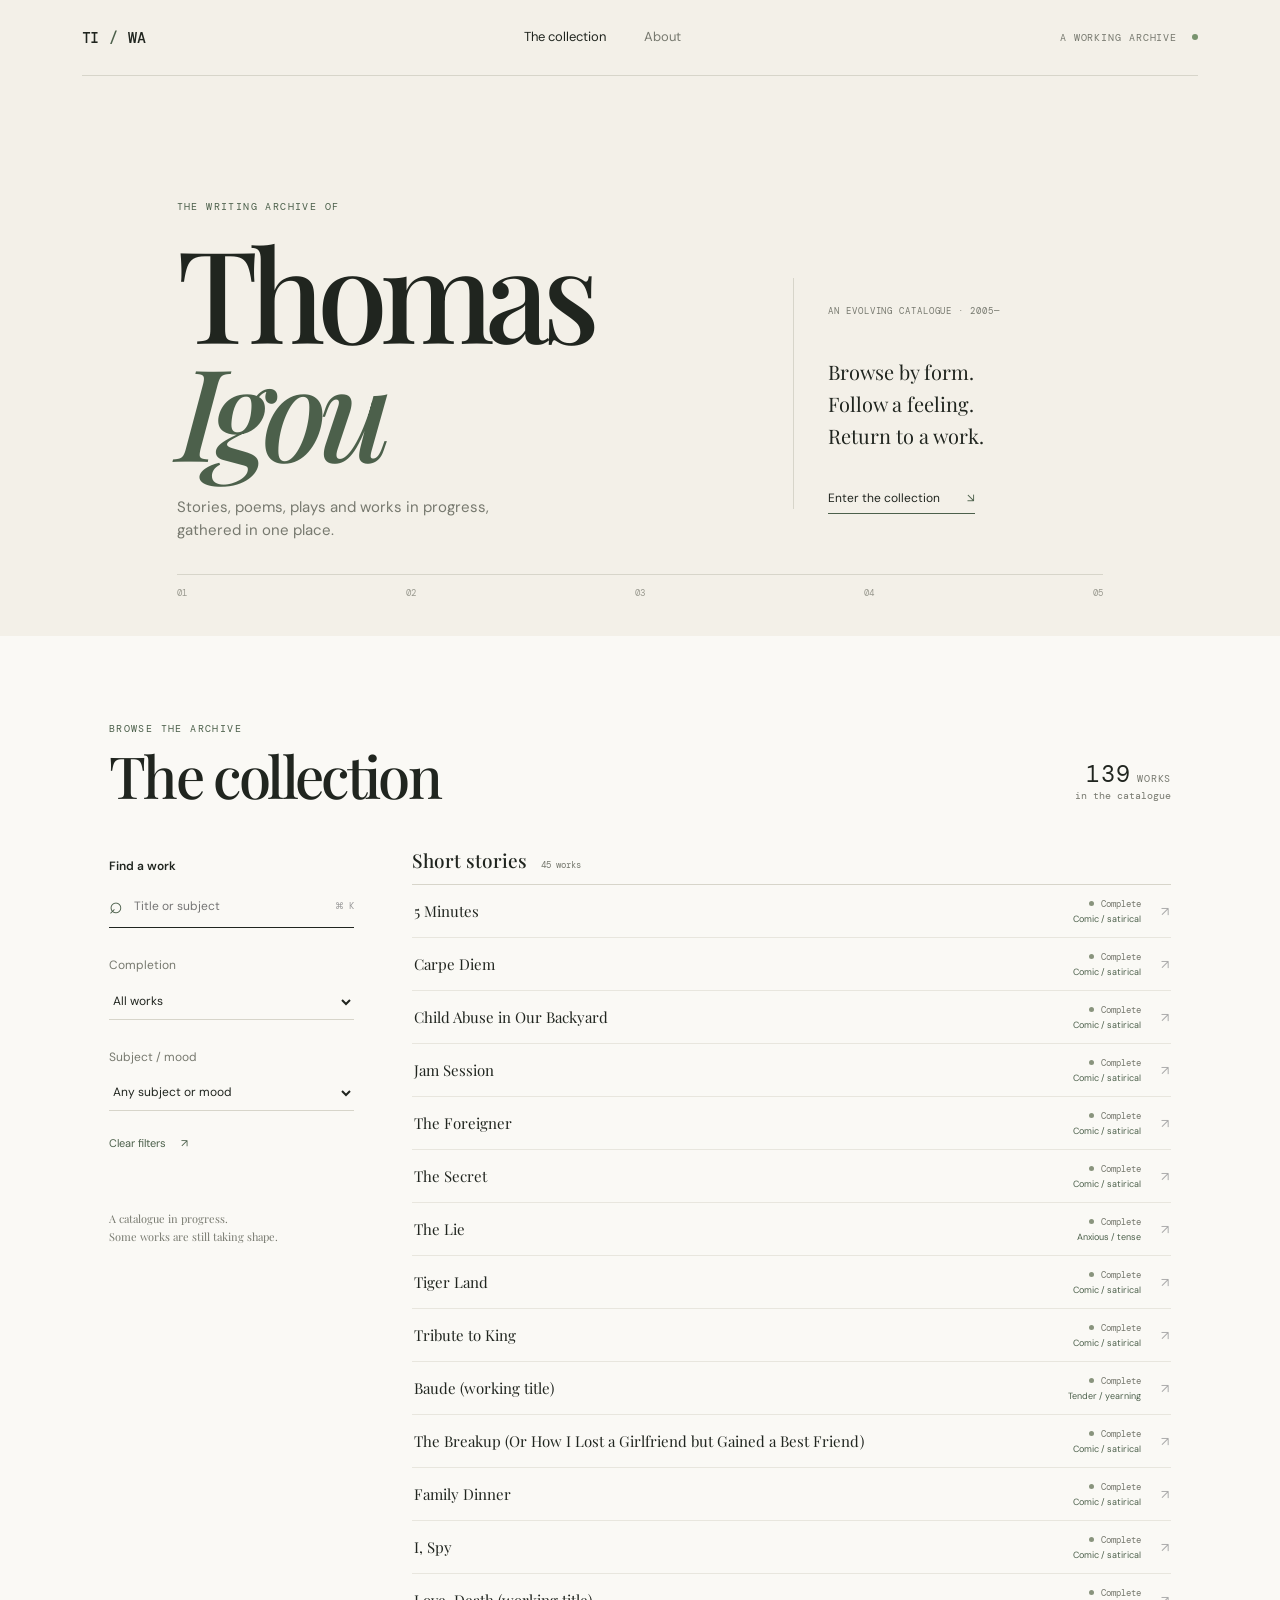
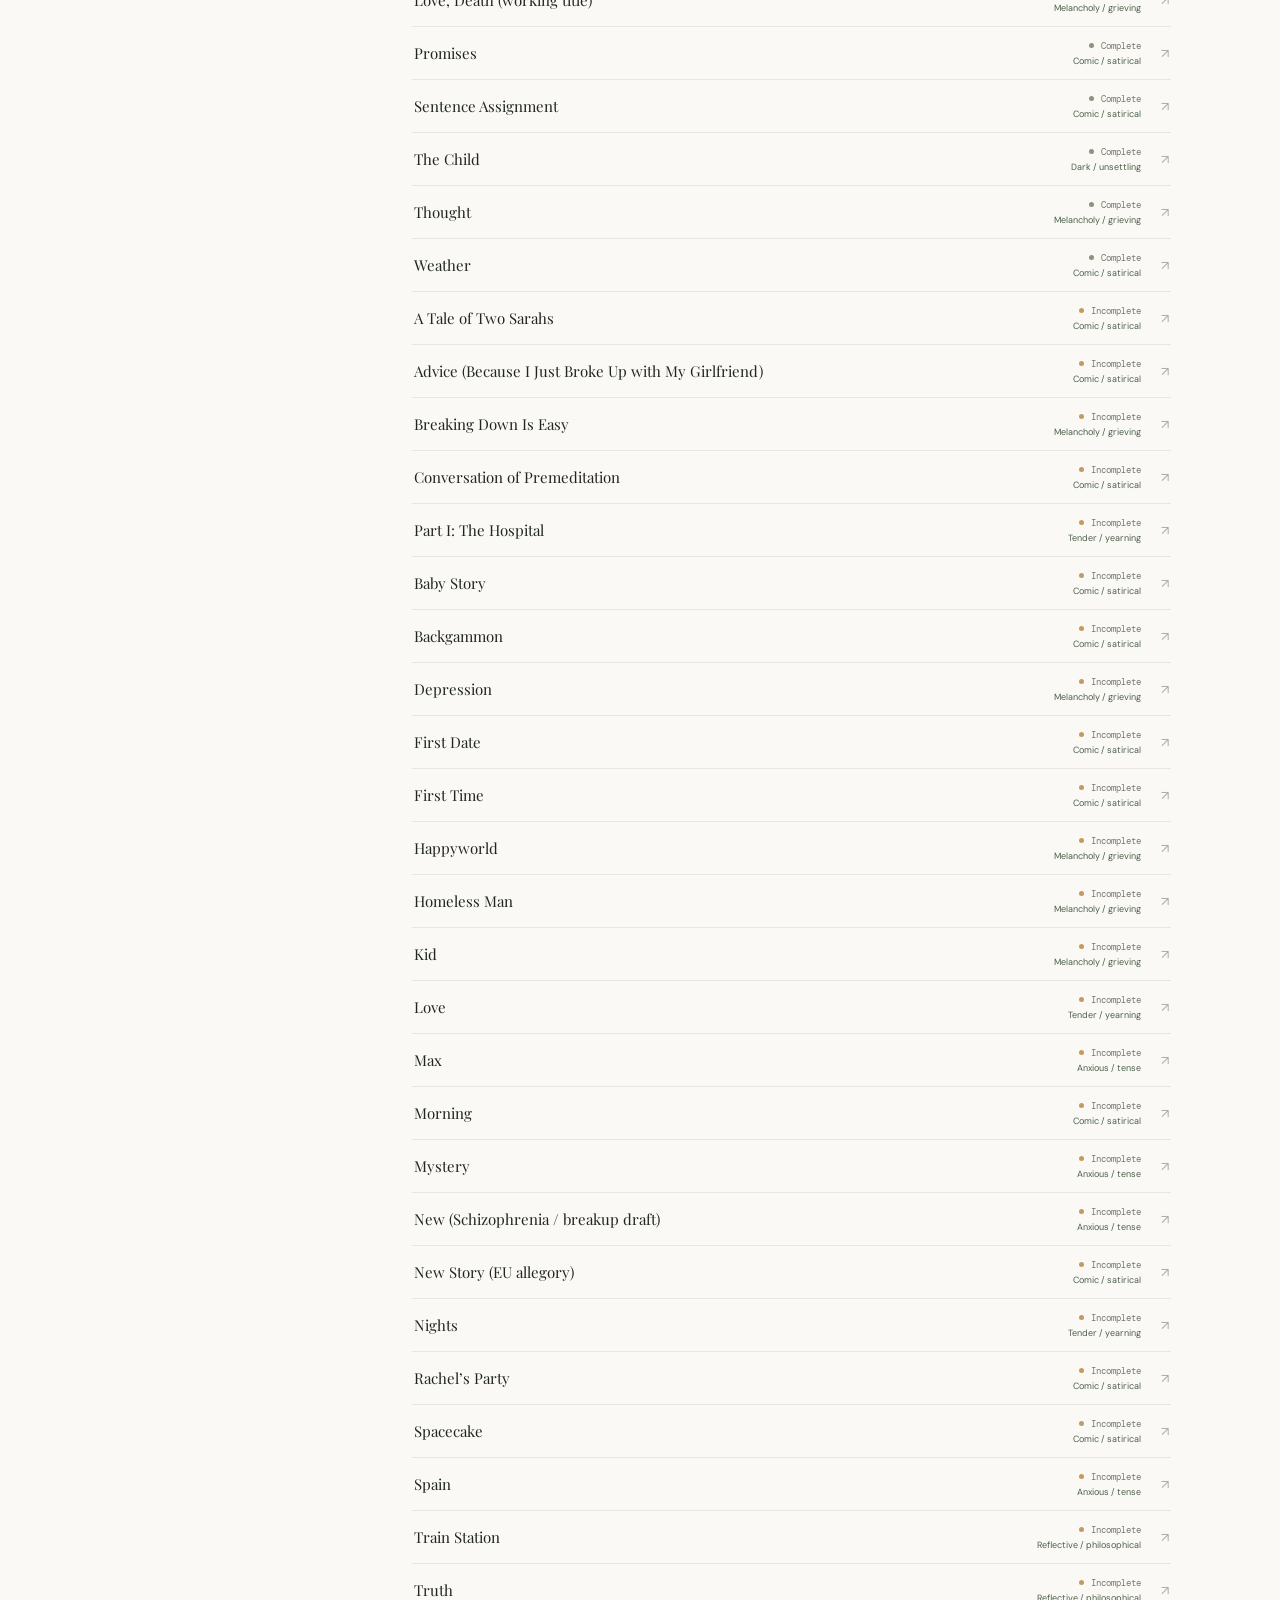
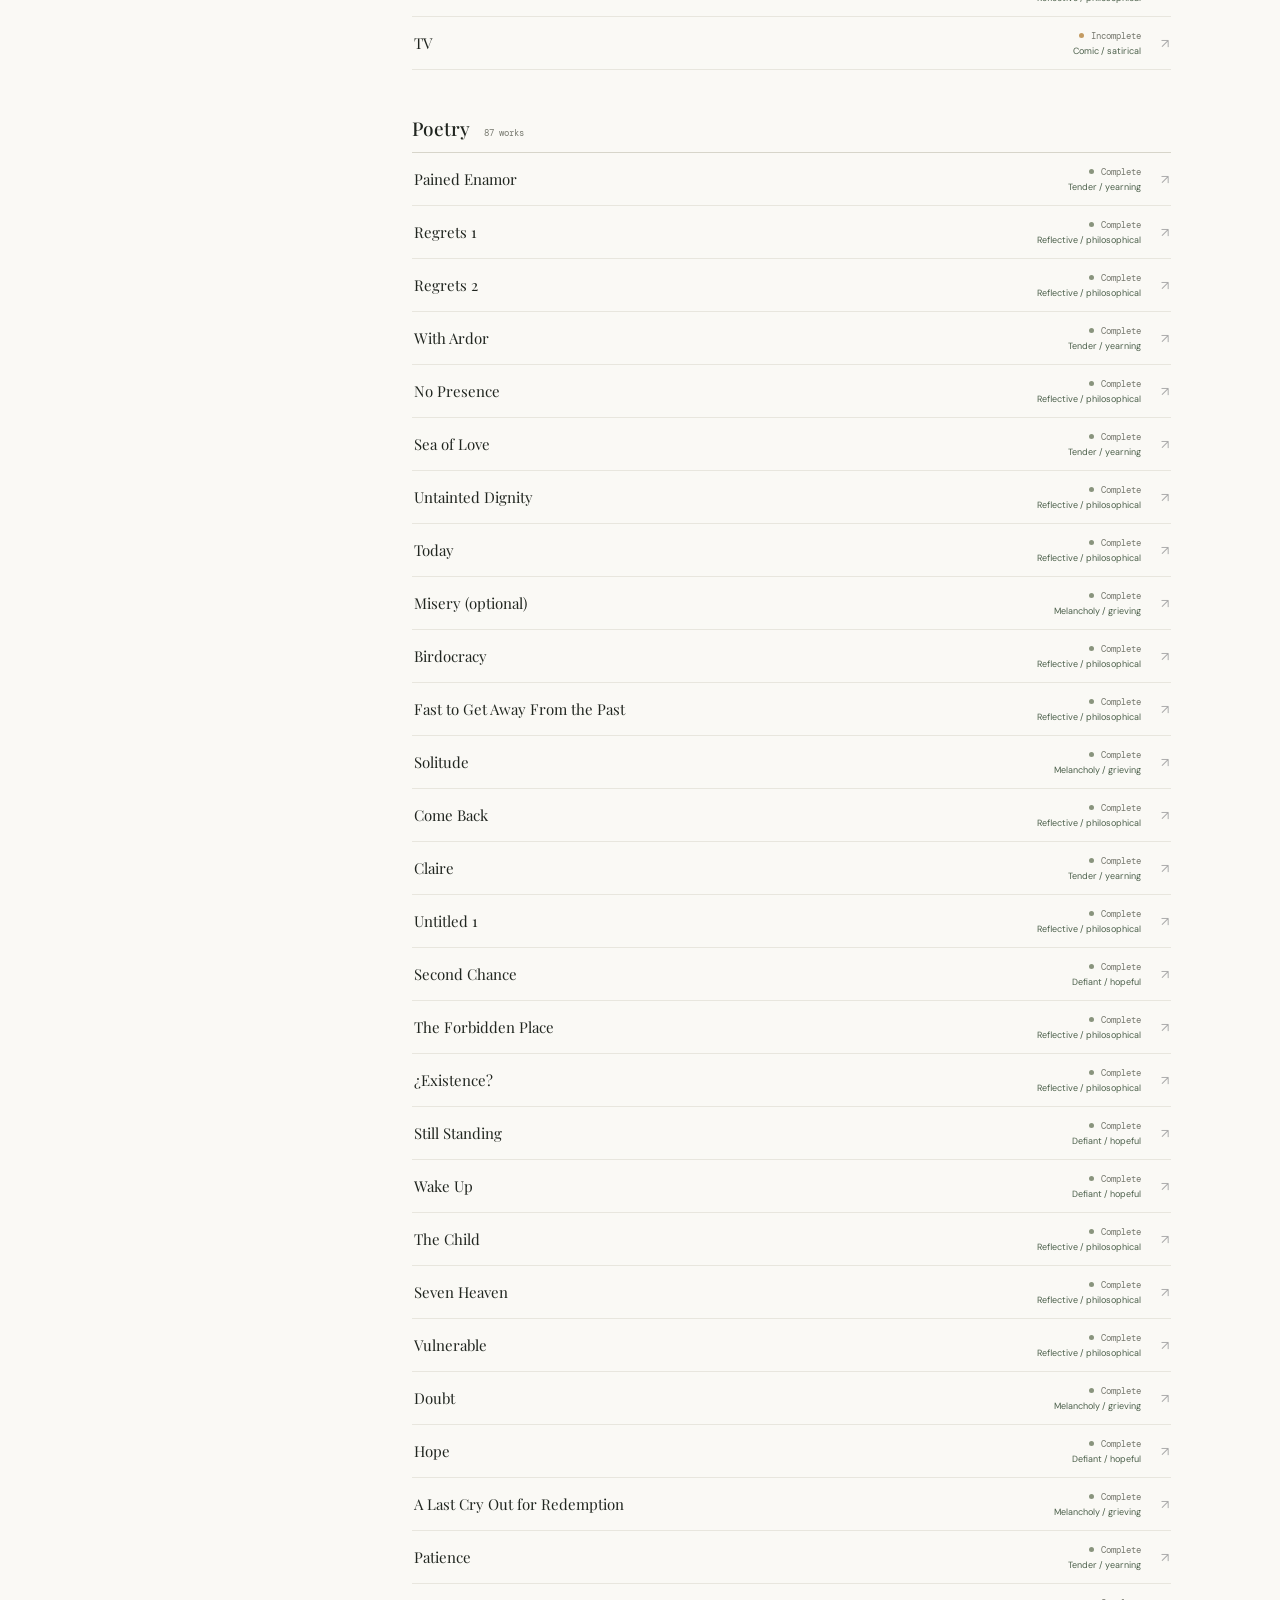
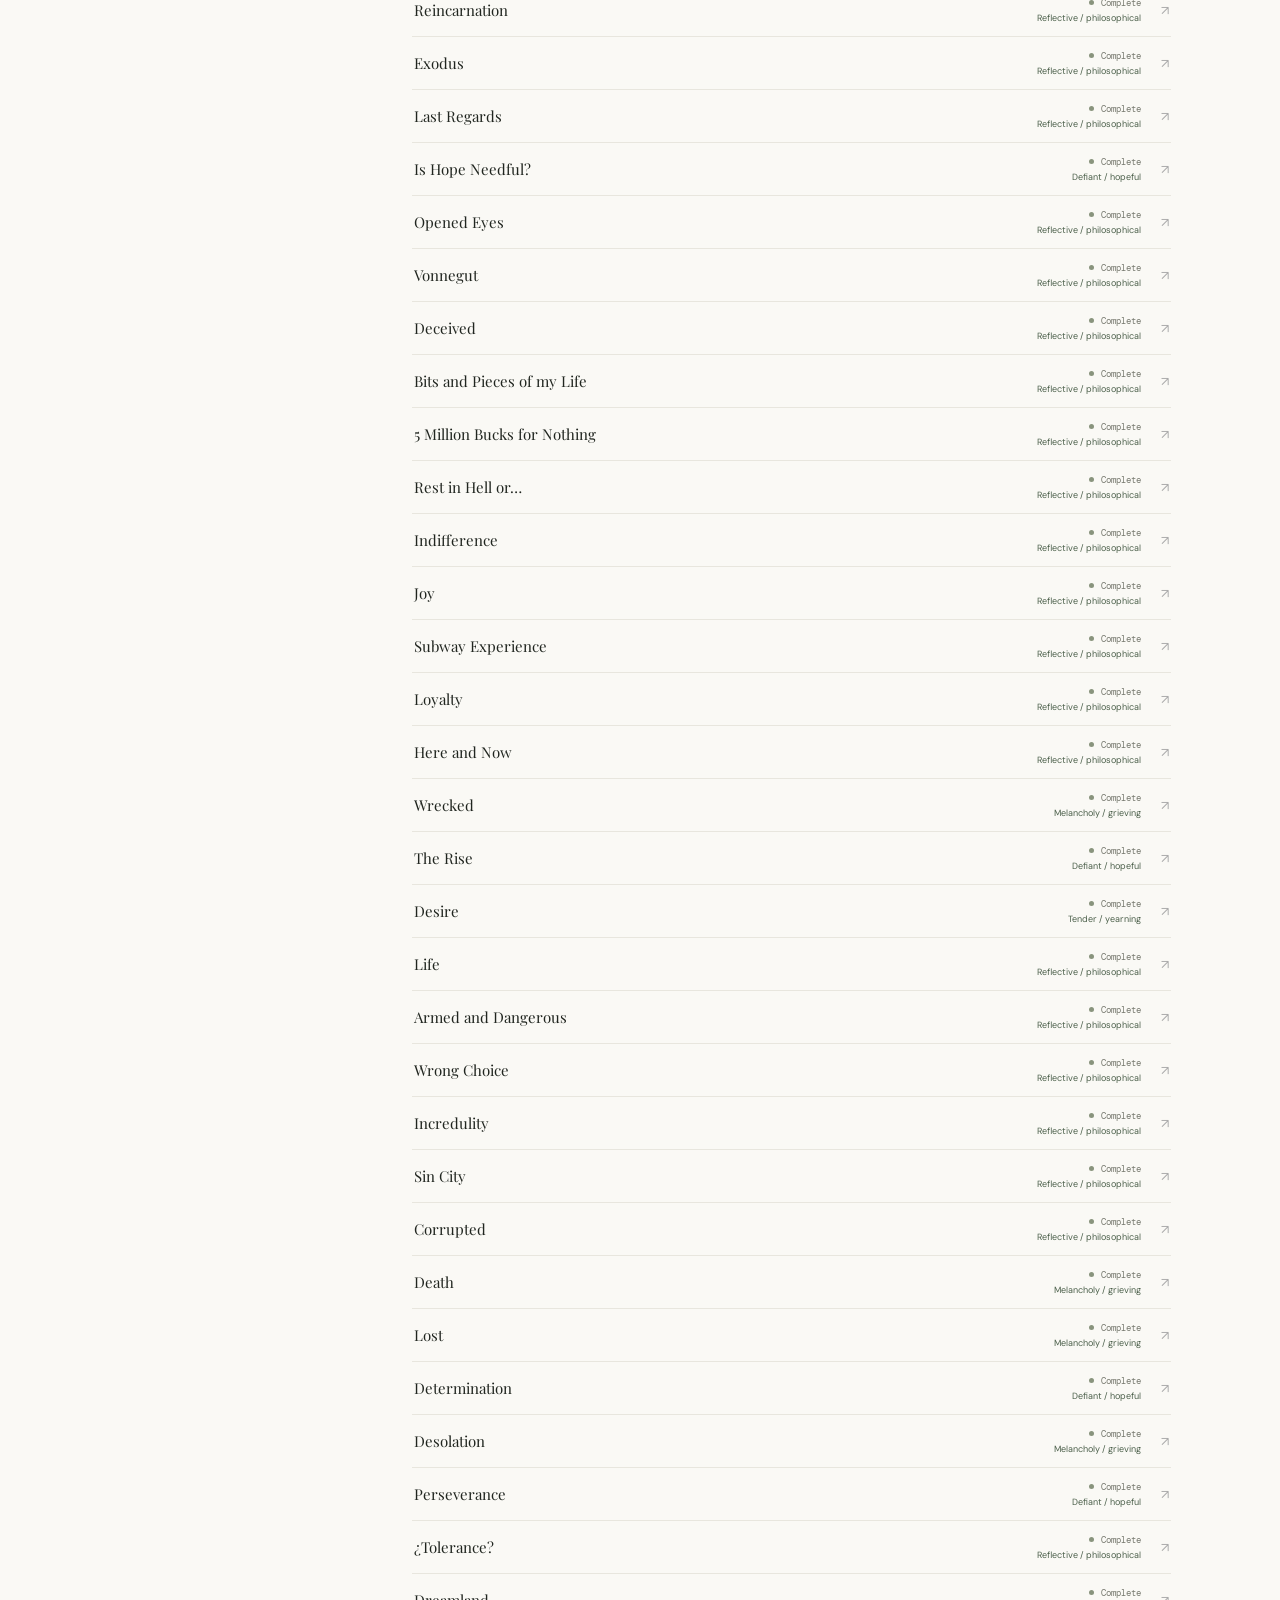
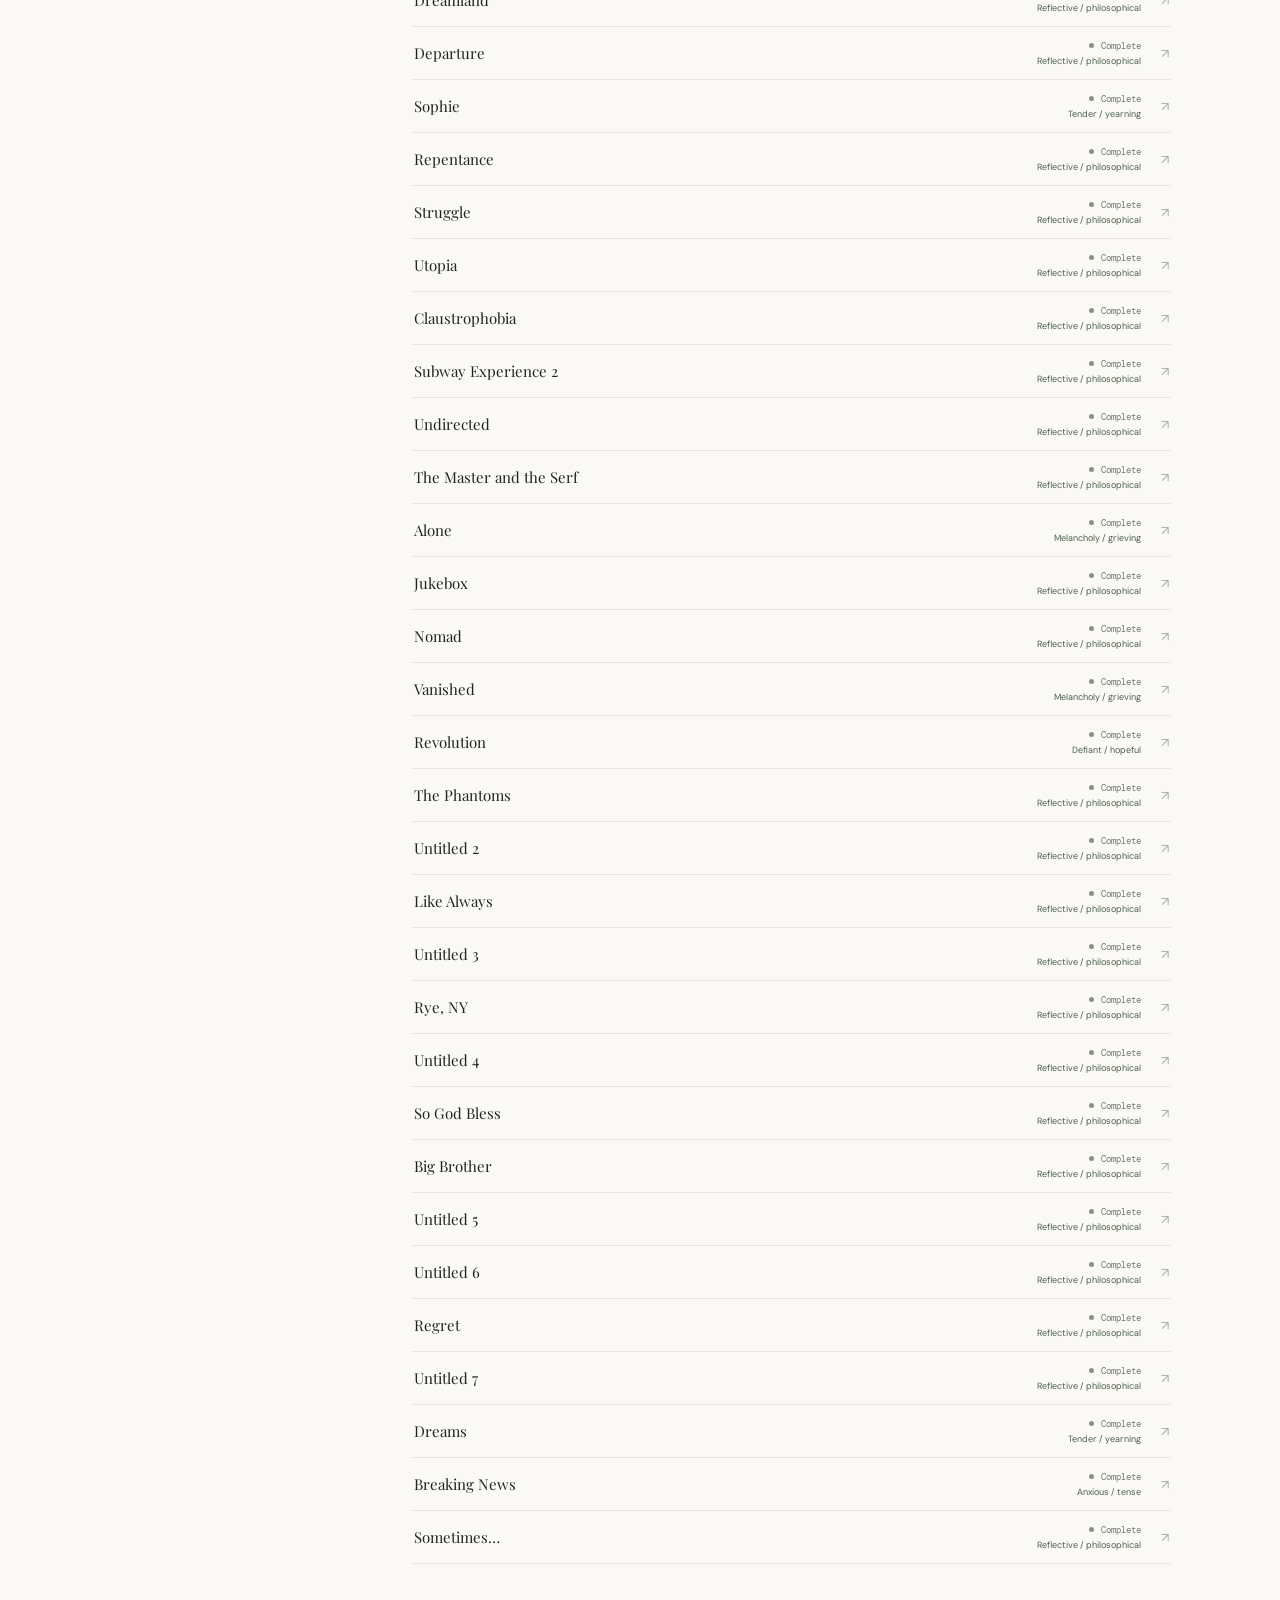
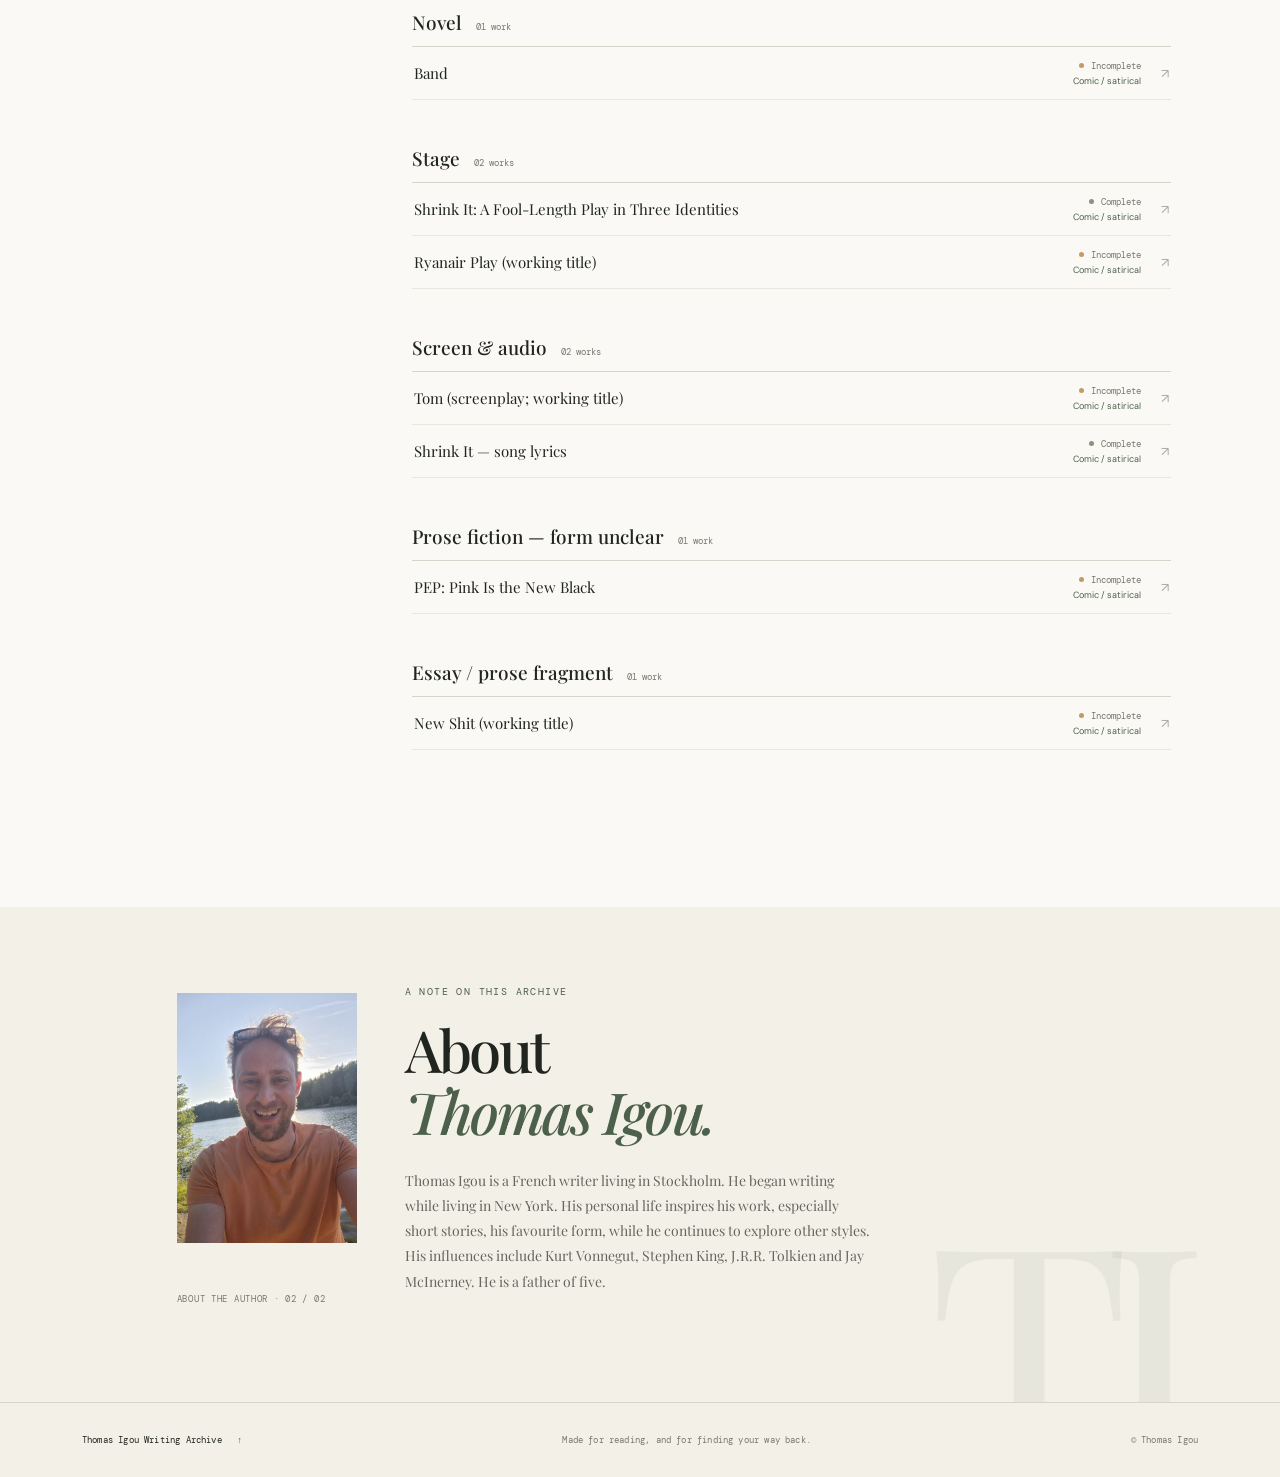
==== index.html @ d47ae2aa "Add poems and improve the reading experience Add full text for Breaking News and Sometimes, remove B" ====
<!doctype html>
<html lang="en">
<head>
  <meta charset="utf-8">
  <meta name="viewport" content="width=device-width, initial-scale=1">
  <meta name="theme-color" content="#f3f0e8">
  <meta name="description" content="A living catalogue of writing by Thomas Igou, across stories, poetry, theatre, screen and longer work.">
  <title>Thomas Igou Writing Archive</title>
  <link rel="stylesheet" href="styles.css">
</head>
<body>
  <a class="skip-link" href="#collection">Skip to the collection</a>
  <header class="masthead">
    <a class="wordmark" href="#top" aria-label="Thomas Igou Writing Archive home">TI<span> / </span>WA</a>
    <nav aria-label="Main navigation">
      <a class="active" href="#collection">The collection</a>
      <a href="#about">About</a>
    </nav>
    <span class="edition">A working archive <span class="edition-dot"></span></span>
  </header>

  <main id="top">
    <section class="intro" aria-labelledby="site-title">
      <div class="intro-copy">
        <p class="eyebrow">The writing archive of</p>
        <h1 id="site-title">Thomas<br><em>Igou</em></h1>
        <p class="intro-note">Stories, poems, plays and works in progress, gathered in one place.</p>
      </div>
      <div class="intro-side">
        <span class="vertical-label">An evolving catalogue · 2005—</span>
        <p>Browse by form.<br>Follow a feeling.<br>Return to a work.</p>
        <a class="text-link" href="#collection">Enter the collection <span aria-hidden="true">↘</span></a>
      </div>
      <div class="intro-index" aria-hidden="true"><span>01</span><span>02</span><span>03</span><span>04</span><span>05</span></div>
    </section>

    <section class="collection" id="collection" aria-labelledby="collection-title">
      <div class="section-heading">
        <div><p class="eyebrow">Browse the archive</p><h2 id="collection-title">The collection</h2></div>
      <p class="collection-count"><strong id="result-count">139</strong> works<br><span>in the catalogue</span></p>
      </div>
      <div class="browse-layout">
        <aside class="filters" aria-label="Collection filters">
          <label class="search-label" for="search">Find a work</label>
          <div class="search-wrap"><span aria-hidden="true">⌕</span><input id="search" type="search" placeholder="Title or subject" autocomplete="off"><kbd>⌘ K</kbd></div>
          <div class="filter-block"><label for="status">Completion</label><select id="status"><option value="">All works</option><option>Complete</option><option>Incomplete</option></select></div>
          <div class="filter-block"><label for="mood">Subject / mood</label><select id="mood"><option value="">Any subject or mood</option></select></div>
          <button class="reset" id="reset" type="button">Clear filters <span aria-hidden="true">↗</span></button>
          <p class="filter-note">A catalogue in progress.<br>Some works are still taking shape.</p>
        </aside>
        <div class="works" id="works" aria-live="polite"></div>
      </div>
    </section>

    <section class="about" id="about" aria-labelledby="about-title">
      <div class="about-label"><img class="author-photo" src="thomas-igou.jpg" alt="Thomas Igou by a lake"><span>About the author · 02 / 02</span></div>
      <div class="about-copy"><p class="eyebrow">A note on this archive</p><h2 id="about-title">About<br><em>Thomas Igou.</em></h2><p class="about-placeholder">Thomas Igou is a French writer living in Stockholm. He began writing while living in New York. His personal life inspires his work, especially short stories, his favourite form, while he continues to explore other styles. His influences include Kurt Vonnegut, Stephen King, J.R.R. Tolkien and Jay McInerney. He is a father of five.</p></div>
      <div class="about-mark" aria-hidden="true">TI</div>
    </section>
  </main>
  <footer><a href="#top">Thomas Igou Writing Archive <span>↑</span></a><span>Made for reading, and for finding your way back.</span><span>© Thomas Igou</span></footer>

  <section class="reader-layer" id="reader-layer" aria-label="Reading view" aria-hidden="true" hidden>
    <header class="reader-header"><button class="reader-back" id="reader-back" type="button"><span aria-hidden="true">←</span> Back to the collection</button><a class="wordmark" href="#top">TI<span> / </span>WA</a></header>
    <article class="reader-article"><p class="eyebrow" id="reader-form"></p><h2 id="reader-title"></h2><div class="reader-meta"><span class="status" id="reader-status"></span><span class="reader-tags" id="reader-tags"></span></div><div class="reader-body" id="reader-body"></div><p class="reader-unavailable" id="reader-unavailable" hidden>Full text is not available in the archive yet.</p></article>
  </section>
  <script src="app.js"></script>
</body>
</html>
---- styles.css ----
@import url('https://fonts.googleapis.com/css2?family=DM+Mono:wght@400;500&family=DM+Sans:wght@400;500;600&family=Playfair+Display:ital,wght@0,500;0,600;1,500;1,600&display=swap');
:root{--paper:#f3f0e8;--ink:#20251f;--muted:#77796f;--line:#d7d5ca;--green:#4c604b;--white:#faf9f5;--serif:'Playfair Display',Georgia,serif;--sans:'DM Sans',Arial,sans-serif;--mono:'DM Mono',monospace}*{box-sizing:border-box}html{scroll-behavior:smooth}body{margin:0;background:var(--paper);color:var(--ink);font-family:var(--sans);font-size:15px;line-height:1.55}.skip-link{position:absolute;top:-60px;left:16px;background:var(--ink);color:#fff;padding:12px;z-index:10}.skip-link:focus{top:12px}.masthead{height:76px;margin:0 6.4%;border-bottom:1px solid var(--line);display:flex;align-items:center;justify-content:space-between}.wordmark{font:500 15px var(--mono);letter-spacing:-.06em;color:var(--ink);text-decoration:none}.wordmark span{color:var(--green);padding:0 3px}.masthead nav{display:flex;gap:38px}.masthead nav a{color:var(--muted);text-decoration:none;font-size:13px}.masthead nav a:hover,.masthead nav a.active{color:var(--ink)}.edition{font:10px var(--mono);letter-spacing:.09em;text-transform:uppercase;color:var(--muted)}.edition-dot{display:inline-block;width:6px;height:6px;border-radius:50%;background:#78936e;margin:0 0 1px 8px}.intro{min-height:560px;padding:100px 13.8% 70px;display:grid;grid-template-columns:1fr 310px;align-items:center;position:relative;overflow:hidden}.eyebrow{font:10px var(--mono);letter-spacing:.14em;text-transform:uppercase;color:var(--green);margin:0 0 20px}.intro h1{font:500 clamp(74px,10vw,136px)/.92 var(--serif);letter-spacing:-.065em;margin:0}.intro h1 em,.about h2 em{font-weight:500;color:var(--green)}.intro-note{color:var(--muted);font-size:15px;max-width:320px;margin:27px 0 0}.intro-side{align-self:center;padding:20px 0 0 34px;border-left:1px solid var(--line);margin-top:45px}.vertical-label{font:9px var(--mono);letter-spacing:.1em;text-transform:uppercase;color:var(--muted)}.intro-side p{font:20px/1.6 var(--serif);margin:34px 0}.text-link{font-size:12px;color:var(--ink);text-decoration:none;border-bottom:1px solid var(--green);padding-bottom:7px}.text-link span{color:var(--green);margin-left:24px}.intro-index{position:absolute;bottom:37px;left:13.8%;right:13.8%;display:flex;justify-content:space-between;border-top:1px solid var(--line);padding-top:12px;color:#99998f;font:9px var(--mono)}.collection{background:var(--white);padding:86px 8.5% 112px}.section-heading{display:flex;align-items:end;justify-content:space-between;margin:0 0 40px}.section-heading .eyebrow{margin-bottom:9px}.section-heading h2,.about h2{font:500 clamp(35px,5vw,58px)/1.08 var(--serif);letter-spacing:-.045em;margin:0}.collection-count{text-align:right;font:10px var(--mono);text-transform:uppercase;letter-spacing:.08em;color:var(--muted);margin:0 0 5px}.collection-count strong{font-size:23px;font-weight:400;color:var(--ink)}.collection-count span{letter-spacing:0;text-transform:none}.browse-layout{display:grid;grid-template-columns:245px minmax(0,1fr);gap:58px}.filters{padding-top:10px}.search-label,.filter-block label{display:block;font-size:12px;font-weight:600;margin-bottom:10px}.search-wrap{height:43px;border-bottom:1px solid var(--ink);display:flex;align-items:center;gap:9px}.search-wrap>span{font-size:23px;color:var(--green)}.search-wrap input{width:100%;border:0;outline:0;background:transparent;font:12px var(--sans);color:var(--ink)}.search-wrap kbd{font:9px var(--mono);color:#999;white-space:nowrap}.filter-block{margin-top:28px}.filter-block label{font-weight:400;color:var(--muted)}select{width:100%;border:0;border-bottom:1px solid var(--line);padding:7px 22px 9px 0;background:transparent;color:var(--ink);font:12px var(--sans);border-radius:0}select:focus,input:focus{outline:2px solid #9daf98;outline-offset:3px}.reset{margin-top:25px;background:transparent;border:0;padding:0;color:var(--green);font:11px var(--sans);cursor:pointer}.reset span{margin-left:12px}.filter-note{font:11px/1.7 var(--serif);color:var(--muted);margin-top:55px}.works{min-width:0}.form-section{margin-bottom:45px}.form-heading{display:flex;align-items:baseline;gap:14px;border-bottom:1px solid var(--line);padding-bottom:11px;margin-bottom:0}.form-heading h3{font:500 19px var(--serif);margin:0}.form-heading span{font:9px var(--mono);color:var(--muted)}.work-row{display:grid;grid-template-columns:minmax(0,1fr) 110px 14px;gap:14px;align-items:center;padding:13px 2px 12px;border-bottom:1px solid #e8e6de;cursor:pointer}.work-row:hover .work-title{color:var(--green)}.work-title{font:15px var(--serif);transition:color .15s}.work-sub{font:10px var(--sans);color:var(--muted);display:block;margin-top:3px}.status{font:9px var(--mono);color:var(--muted);text-align:right}.status::before{content:'';display:inline-block;width:5px;height:5px;border-radius:50%;vertical-align:1px;margin-right:7px;background:#89947d}.status.incomplete::before{background:#c39b62}.row-arrow{color:#aaa;font-size:13px;text-align:right}.empty{padding:40px 0;color:var(--muted);font:17px var(--serif)}.about{position:relative;min-height:495px;padding:78px 13.8% 92px;display:grid;grid-template-columns:180px 1fr;gap:48px;overflow:hidden}.about-label{display:flex;justify-content:space-between;flex-direction:column;color:var(--muted);font:9px var(--mono);letter-spacing:.08em;text-transform:uppercase;padding:8px 0 5px}.about-copy{max-width:540px}.about-copy h2{margin-bottom:25px}.about-copy>p:not(.eyebrow){max-width:465px;color:#65675f;font:14px/1.8 var(--serif)}.about-mark{position:absolute;right:8%;bottom:-95px;color:rgba(76,96,75,.07);font:300 330px/.9 var(--serif);letter-spacing:-.1em;pointer-events:none}footer{min-height:75px;padding:20px 6.4%;border-top:1px solid var(--line);display:flex;align-items:center;justify-content:space-between;color:var(--muted);font:9px var(--mono);letter-spacing:.02em}footer a{color:var(--ink);text-decoration:none}footer a span{color:var(--green);margin-left:10px}dialog{width:min(510px,calc(100% - 32px));border:1px solid var(--line);background:var(--paper);color:var(--ink);padding:46px;box-shadow:0 18px 90px #20251f30}dialog::backdrop{background:#20251f80;backdrop-filter:blur(2px)}.dialog-close{position:absolute;top:13px;right:16px;background:none;border:0;font-size:27px;cursor:pointer;color:var(--muted)}dialog .eyebrow{margin:0 0 12px}dialog h2{font:500 36px/1.15 var(--serif);letter-spacing:-.03em;margin:0 0 17px}.dialog-meta{font:10px var(--mono);color:var(--muted);text-transform:uppercase;letter-spacing:.07em}.dialog-tags{color:var(--green);font-size:12px}.dialog-note{font:15px/1.75 var(--serif);margin:25px 0}.dialog-foot{border-top:1px solid var(--line);padding-top:13px;color:var(--muted);font:10px var(--mono)}
dialog{max-height:calc(100% - 32px);overflow:auto;width:min(700px,calc(100% - 32px))}.dialog-body{white-space:pre-wrap;font:16px/1.85 var(--serif);margin:30px 0}.dialog-body:empty{display:none}
@media(max-width:800px){.intro{padding:82px 8% 70px;grid-template-columns:1fr 220px;min-height:500px}.intro-index{left:8%;right:8%}.collection{padding:65px 7% 80px}.browse-layout{grid-template-columns:205px minmax(0,1fr);gap:34px}.about{padding:70px 8%;grid-template-columns:120px 1fr;gap:25px}}
@media(max-width:600px){.masthead{height:65px;margin:0 6%}.masthead nav{gap:18px}.edition{display:none}.intro{display:block;min-height:530px;padding:76px 8% 70px}.intro h1{font-size:96px}.intro-side{border:0;border-top:1px solid var(--line);padding:17px 0 0;margin:42px 0 0;display:grid;grid-template-columns:1fr 1fr;align-items:center}.vertical-label{grid-column:1/-1}.intro-side p{font-size:17px;margin:15px 0}.text-link{justify-self:end}.collection{padding:58px 7% 65px}.section-heading{align-items:center;margin-bottom:25px}.section-heading h2{font-size:40px}.browse-layout{display:block}.filters{display:grid;grid-template-columns:1fr 1fr;gap:0 20px;margin-bottom:35px}.search-label,.search-wrap{grid-column:1/-1}.search-wrap{margin-bottom:4px}.filter-block{margin-top:18px}.reset{margin-top:29px;align-self:center}.filter-note{display:none}.work-row{grid-template-columns:minmax(0,1fr) 93px 12px;gap:7px}.work-title{font-size:14px}.status{font-size:8px}.about{display:block;min-height:470px;padding:55px 8%}.about-label{flex-direction:row;margin-bottom:40px}.about h2{font-size:42px}.about-mark{font-size:230px;bottom:-75px}footer{padding:18px 7%;gap:15px;flex-wrap:wrap}footer span:nth-child(2){order:3;width:100%}dialog{padding:38px 28px}}
@media(prefers-reduced-motion:reduce){html{scroll-behavior:auto}*{transition:none!important}}
.work-row{width:100%;text-align:left;font-family:inherit;color:inherit;background:transparent;border:0;border-bottom:1px solid #e8e6de;display:grid;grid-template-columns:minmax(0,1fr) minmax(170px,260px) 14px;gap:14px;align-items:center;padding:13px 2px 12px;cursor:pointer}.work-row:focus-visible{outline:2px solid #9daf98;outline-offset:2px}.work-labels{display:flex;flex-direction:column;align-items:flex-end;gap:3px}.work-mood{font:9px var(--sans);color:var(--green);text-align:right}.reader-layer{position:fixed;inset:0;z-index:20;overflow-y:auto;background:var(--paper);animation:reader-in .24s ease-out}.reader-layer[hidden]{display:none}.reading{overflow:hidden}.reader-header{height:76px;margin:0 6.4%;border-bottom:1px solid var(--line);display:flex;align-items:center;justify-content:space-between}.reader-back{border:0;background:transparent;padding:8px 0;color:var(--muted);font:11px var(--mono);cursor:pointer}.reader-back:hover{color:var(--ink)}.reader-back span{font-size:16px;margin-right:10px;color:var(--green)}.reader-article{width:min(720px,calc(100% - 48px));margin:105px auto 150px}.reader-article h2{font:500 clamp(36px,6vw,64px)/1.1 var(--serif);letter-spacing:-.04em;margin:0 0 26px}.reader-meta{display:flex;flex-direction:column;align-items:flex-start;gap:7px;border-bottom:1px solid var(--line);padding-bottom:24px}.reader-meta .status{text-align:left}.reader-tags{font-size:12px;color:var(--green)}.reader-body{white-space:pre-wrap;font:19px/1.95 var(--serif);margin:48px 0}.reader-unavailable{color:var(--muted);font:14px var(--sans);margin:48px 0}.about-placeholder{font:14px/1.8 var(--serif);color:#65675f}@keyframes reader-in{from{opacity:.7;transform:translateY(8px)}to{opacity:1;transform:translateY(0)}}
@media(max-width:600px){.work-row{grid-template-columns:minmax(0,1fr) minmax(115px,42%) 12px;gap:7px}.work-title{font-size:14px}.status,.work-mood{font-size:8px}.reader-header{height:65px;margin:0 6%}.reader-article{margin:65px auto 100px;width:calc(100% - 48px)}.reader-article h2{font-size:42px}.reader-body{font-size:17px;line-height:1.85}}
.about-label{justify-content:flex-start;gap:15px}.author-photo{display:block;width:100%;height:250px;object-fit:cover;object-position:center 35%;filter:saturate(.78)}.about-label>span{margin-top:auto}
@media(max-width:800px){.author-photo{height:205px}}
@media(max-width:600px){.about-label{display:flex;align-items:center;gap:15px;margin-bottom:30px}.author-photo{width:105px;height:135px;flex:none}.about-label>span{margin:0}}
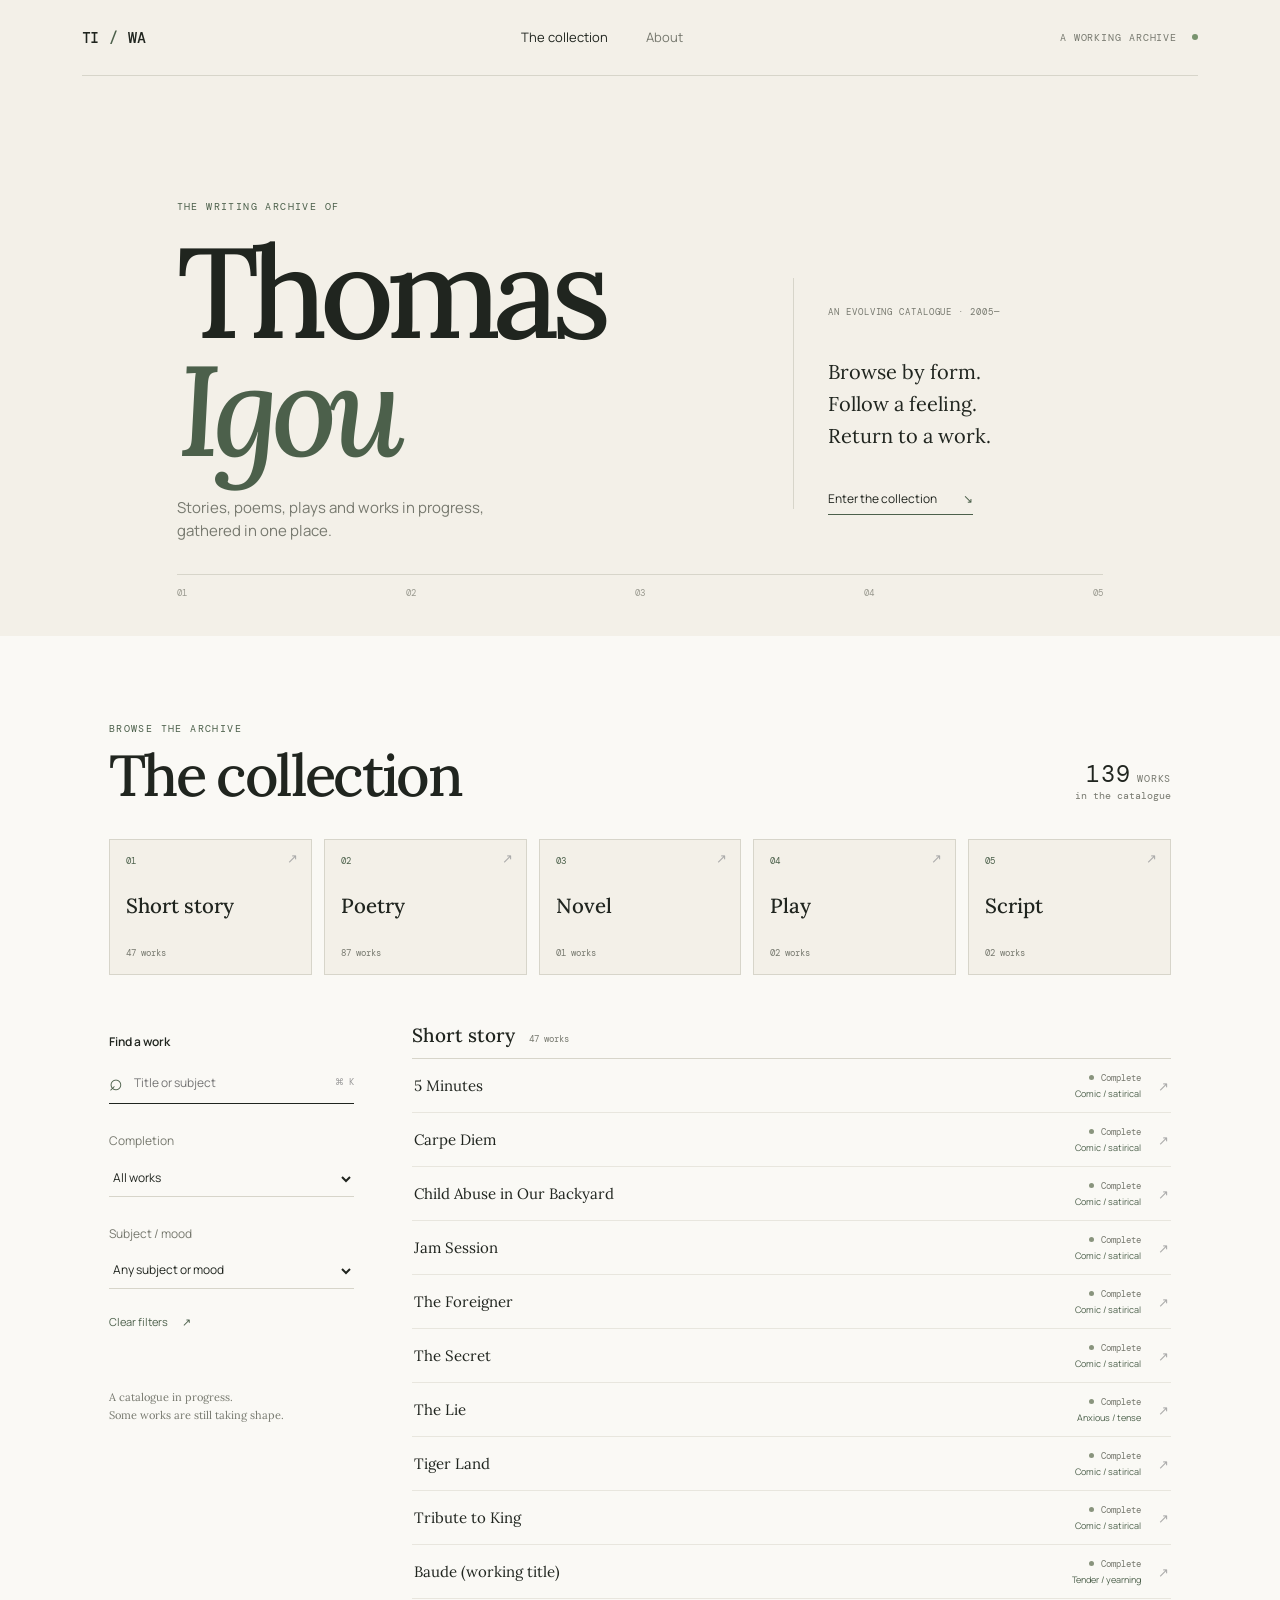
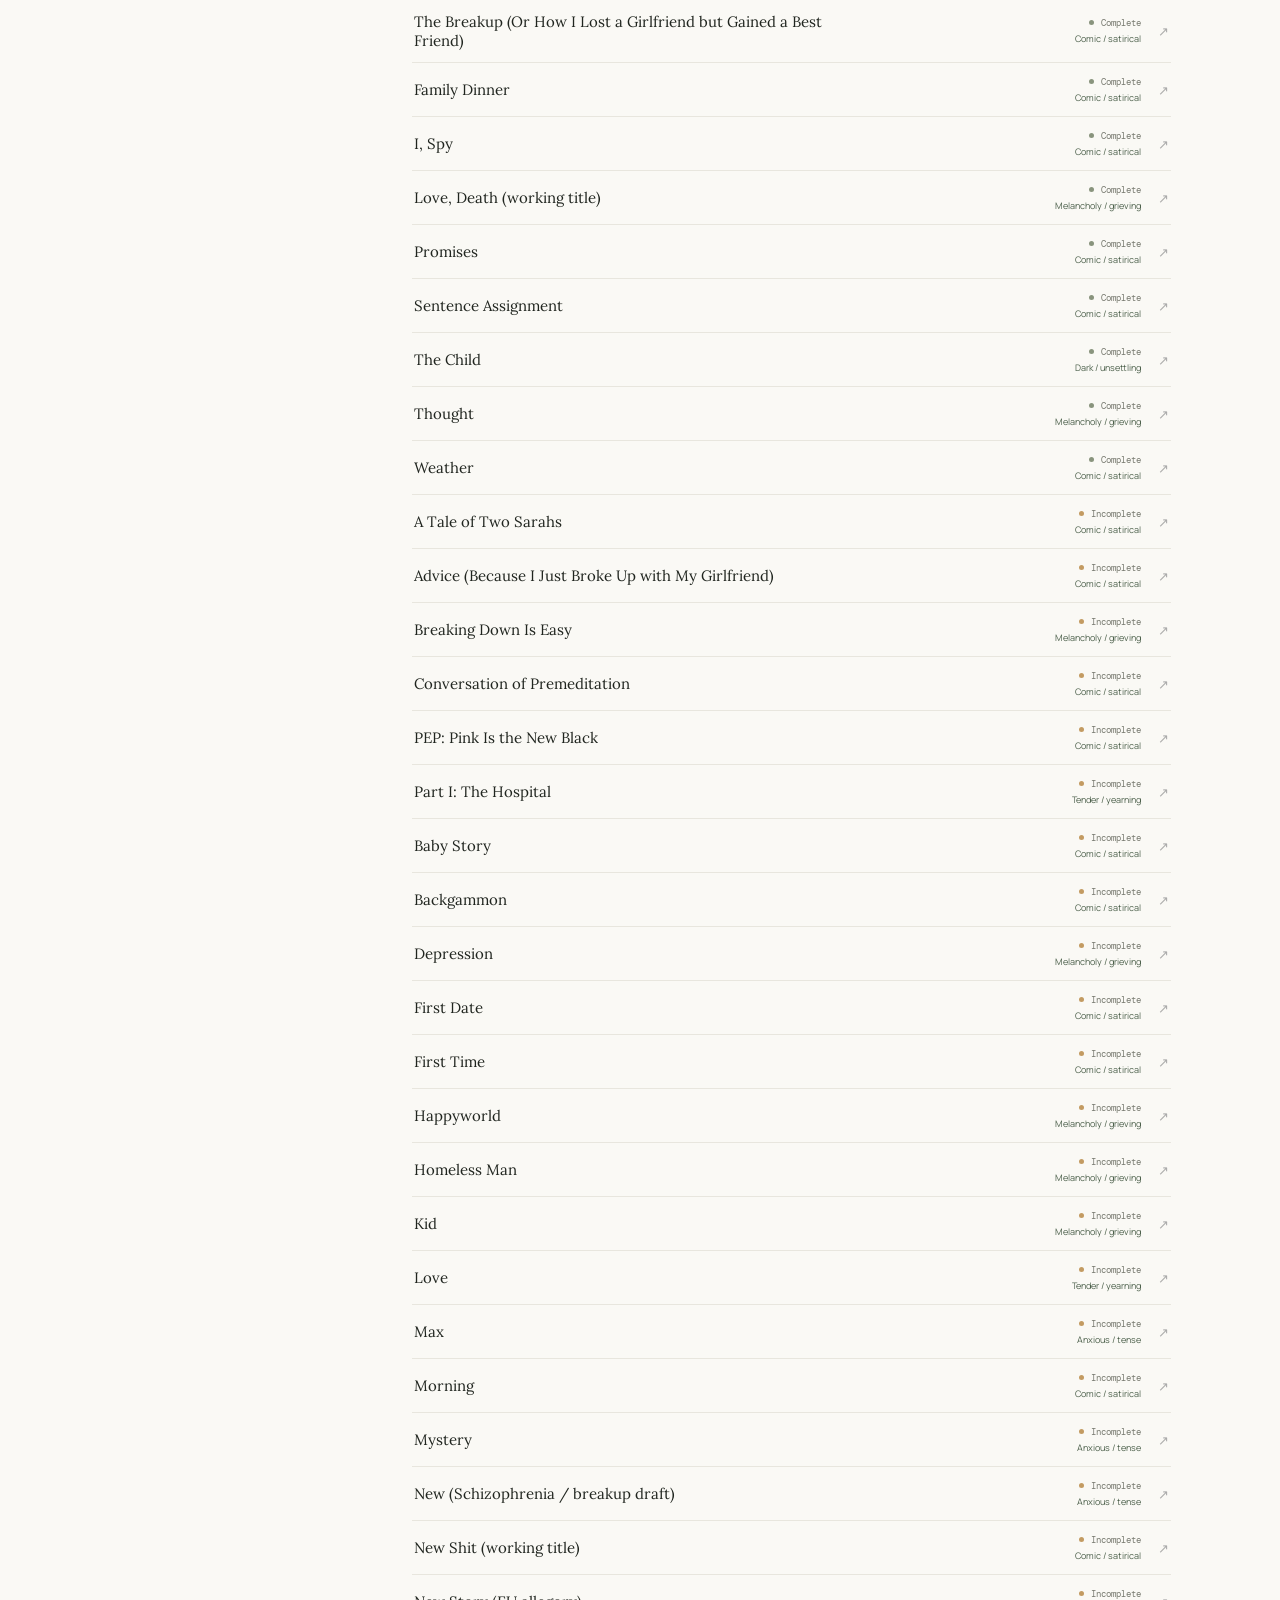
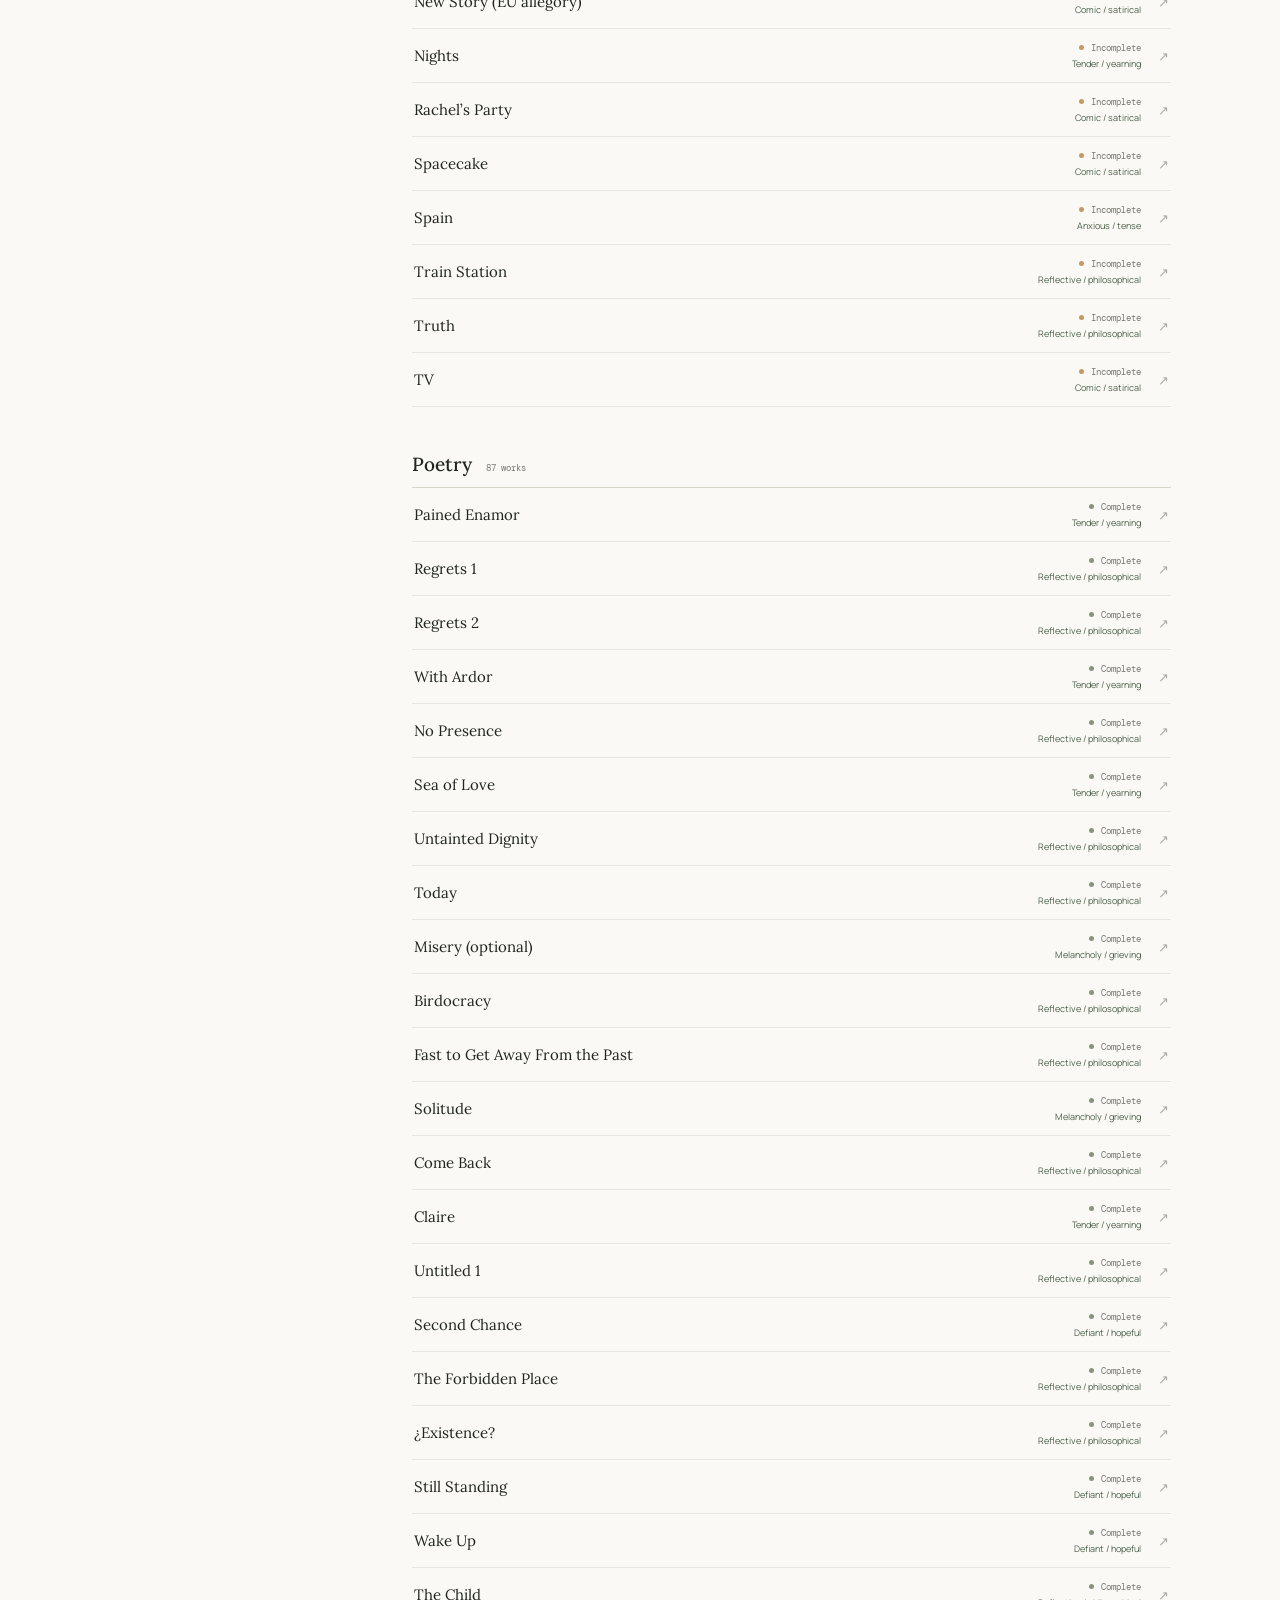
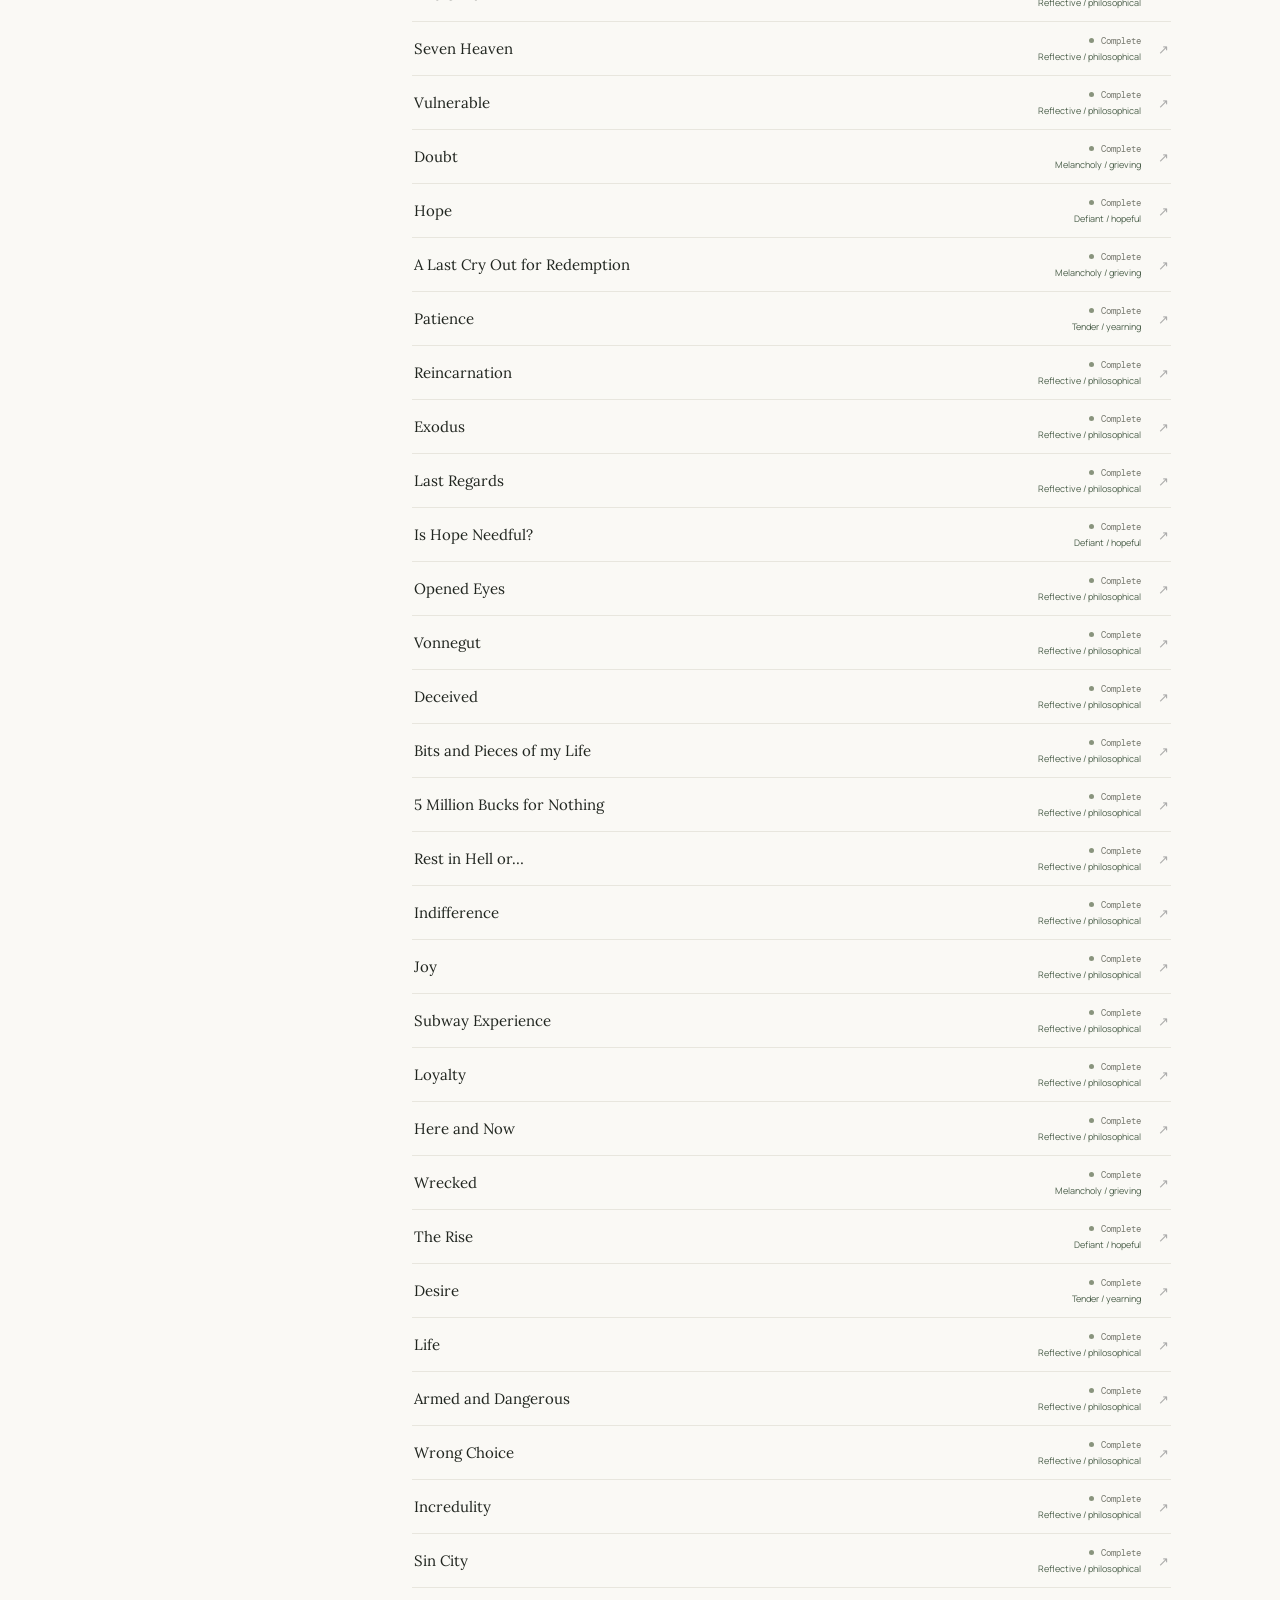
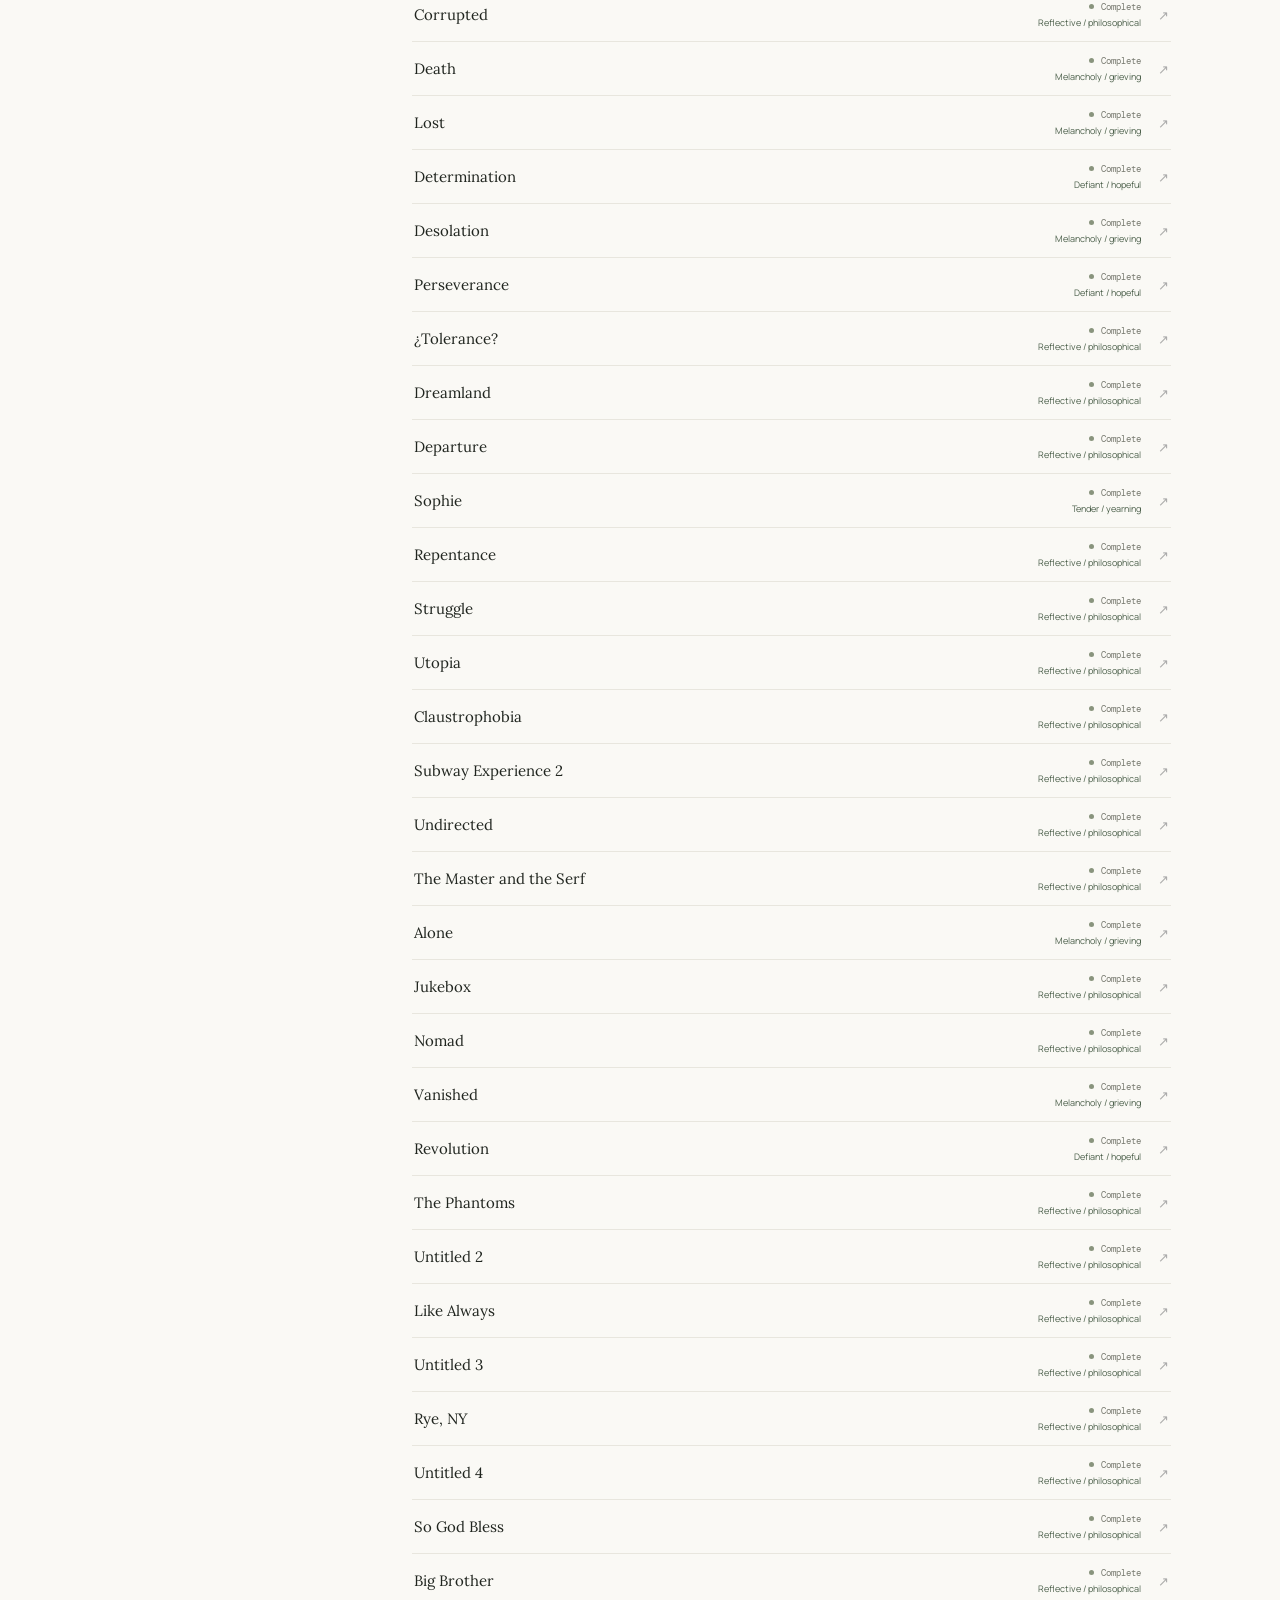
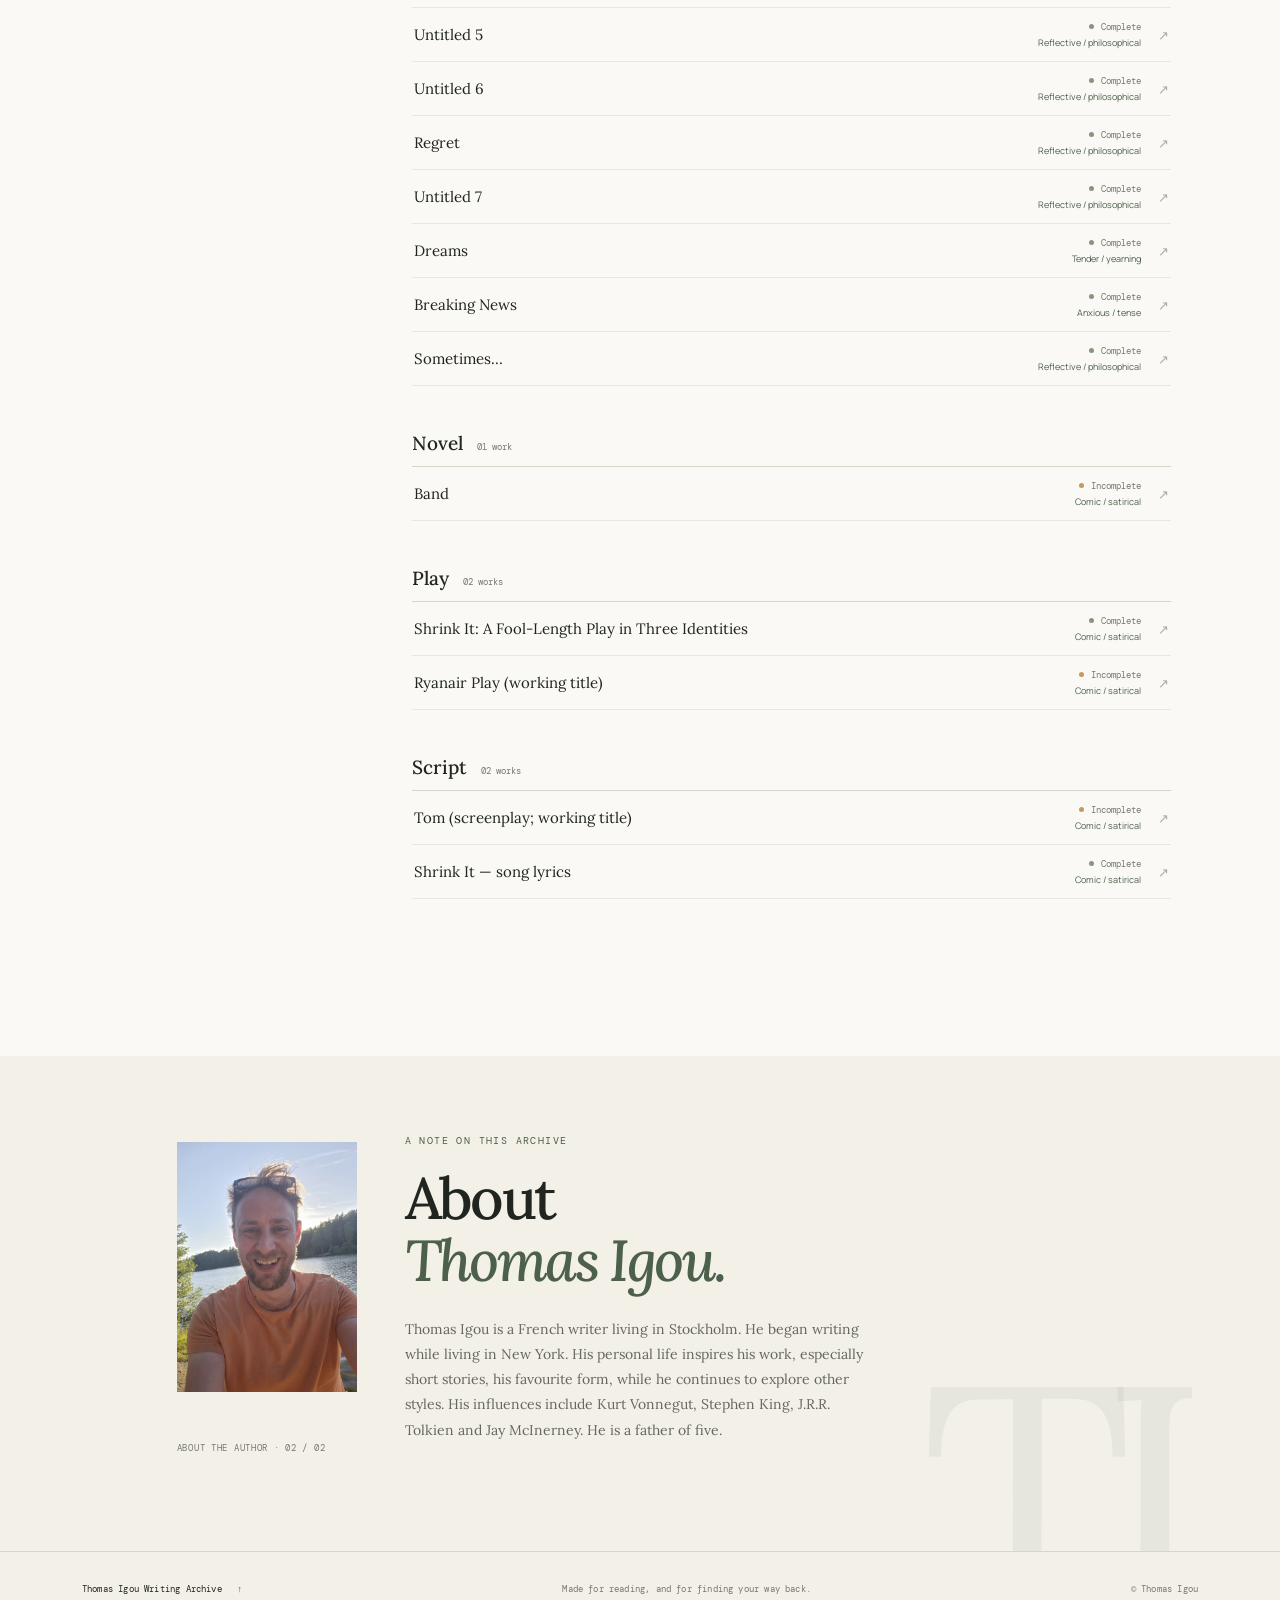
==== commit 5521277a: "Add five top-level writing categories Use Lora and Manrope for the archive, Playfair Display for the" ====
--- a/index.html
+++ b/index.html
@@ -39,6 +39,7 @@
         <div><p class="eyebrow">Browse the archive</p><h2 id="collection-title">The collection</h2></div>
       <p class="collection-count"><strong id="result-count">139</strong> works<br><span>in the catalogue</span></p>
       </div>
+      <nav class="category-grid" id="category-nav" aria-label="Writing categories"></nav>
       <div class="browse-layout">
         <aside class="filters" aria-label="Collection filters">
           <label class="search-label" for="search">Find a work</label>
--- a/styles.css
+++ b/styles.css
@@ -1,5 +1,5 @@
-@import url('https://fonts.googleapis.com/css2?family=DM+Mono:wght@400;500&family=DM+Sans:wght@400;500;600&family=Playfair+Display:ital,wght@0,500;0,600;1,500;1,600&display=swap');
-:root{--paper:#f3f0e8;--ink:#20251f;--muted:#77796f;--line:#d7d5ca;--green:#4c604b;--white:#faf9f5;--serif:'Playfair Display',Georgia,serif;--sans:'DM Sans',Arial,sans-serif;--mono:'DM Mono',monospace}*{box-sizing:border-box}html{scroll-behavior:smooth}body{margin:0;background:var(--paper);color:var(--ink);font-family:var(--sans);font-size:15px;line-height:1.55}.skip-link{position:absolute;top:-60px;left:16px;background:var(--ink);color:#fff;padding:12px;z-index:10}.skip-link:focus{top:12px}.masthead{height:76px;margin:0 6.4%;border-bottom:1px solid var(--line);display:flex;align-items:center;justify-content:space-between}.wordmark{font:500 15px var(--mono);letter-spacing:-.06em;color:var(--ink);text-decoration:none}.wordmark span{color:var(--green);padding:0 3px}.masthead nav{display:flex;gap:38px}.masthead nav a{color:var(--muted);text-decoration:none;font-size:13px}.masthead nav a:hover,.masthead nav a.active{color:var(--ink)}.edition{font:10px var(--mono);letter-spacing:.09em;text-transform:uppercase;color:var(--muted)}.edition-dot{display:inline-block;width:6px;height:6px;border-radius:50%;background:#78936e;margin:0 0 1px 8px}.intro{min-height:560px;padding:100px 13.8% 70px;display:grid;grid-template-columns:1fr 310px;align-items:center;position:relative;overflow:hidden}.eyebrow{font:10px var(--mono);letter-spacing:.14em;text-transform:uppercase;color:var(--green);margin:0 0 20px}.intro h1{font:500 clamp(74px,10vw,136px)/.92 var(--serif);letter-spacing:-.065em;margin:0}.intro h1 em,.about h2 em{font-weight:500;color:var(--green)}.intro-note{color:var(--muted);font-size:15px;max-width:320px;margin:27px 0 0}.intro-side{align-self:center;padding:20px 0 0 34px;border-left:1px solid var(--line);margin-top:45px}.vertical-label{font:9px var(--mono);letter-spacing:.1em;text-transform:uppercase;color:var(--muted)}.intro-side p{font:20px/1.6 var(--serif);margin:34px 0}.text-link{font-size:12px;color:var(--ink);text-decoration:none;border-bottom:1px solid var(--green);padding-bottom:7px}.text-link span{color:var(--green);margin-left:24px}.intro-index{position:absolute;bottom:37px;left:13.8%;right:13.8%;display:flex;justify-content:space-between;border-top:1px solid var(--line);padding-top:12px;color:#99998f;font:9px var(--mono)}.collection{background:var(--white);padding:86px 8.5% 112px}.section-heading{display:flex;align-items:end;justify-content:space-between;margin:0 0 40px}.section-heading .eyebrow{margin-bottom:9px}.section-heading h2,.about h2{font:500 clamp(35px,5vw,58px)/1.08 var(--serif);letter-spacing:-.045em;margin:0}.collection-count{text-align:right;font:10px var(--mono);text-transform:uppercase;letter-spacing:.08em;color:var(--muted);margin:0 0 5px}.collection-count strong{font-size:23px;font-weight:400;color:var(--ink)}.collection-count span{letter-spacing:0;text-transform:none}.browse-layout{display:grid;grid-template-columns:245px minmax(0,1fr);gap:58px}.filters{padding-top:10px}.search-label,.filter-block label{display:block;font-size:12px;font-weight:600;margin-bottom:10px}.search-wrap{height:43px;border-bottom:1px solid var(--ink);display:flex;align-items:center;gap:9px}.search-wrap>span{font-size:23px;color:var(--green)}.search-wrap input{width:100%;border:0;outline:0;background:transparent;font:12px var(--sans);color:var(--ink)}.search-wrap kbd{font:9px var(--mono);color:#999;white-space:nowrap}.filter-block{margin-top:28px}.filter-block label{font-weight:400;color:var(--muted)}select{width:100%;border:0;border-bottom:1px solid var(--line);padding:7px 22px 9px 0;background:transparent;color:var(--ink);font:12px var(--sans);border-radius:0}select:focus,input:focus{outline:2px solid #9daf98;outline-offset:3px}.reset{margin-top:25px;background:transparent;border:0;padding:0;color:var(--green);font:11px var(--sans);cursor:pointer}.reset span{margin-left:12px}.filter-note{font:11px/1.7 var(--serif);color:var(--muted);margin-top:55px}.works{min-width:0}.form-section{margin-bottom:45px}.form-heading{display:flex;align-items:baseline;gap:14px;border-bottom:1px solid var(--line);padding-bottom:11px;margin-bottom:0}.form-heading h3{font:500 19px var(--serif);margin:0}.form-heading span{font:9px var(--mono);color:var(--muted)}.work-row{display:grid;grid-template-columns:minmax(0,1fr) 110px 14px;gap:14px;align-items:center;padding:13px 2px 12px;border-bottom:1px solid #e8e6de;cursor:pointer}.work-row:hover .work-title{color:var(--green)}.work-title{font:15px var(--serif);transition:color .15s}.work-sub{font:10px var(--sans);color:var(--muted);display:block;margin-top:3px}.status{font:9px var(--mono);color:var(--muted);text-align:right}.status::before{content:'';display:inline-block;width:5px;height:5px;border-radius:50%;vertical-align:1px;margin-right:7px;background:#89947d}.status.incomplete::before{background:#c39b62}.row-arrow{color:#aaa;font-size:13px;text-align:right}.empty{padding:40px 0;color:var(--muted);font:17px var(--serif)}.about{position:relative;min-height:495px;padding:78px 13.8% 92px;display:grid;grid-template-columns:180px 1fr;gap:48px;overflow:hidden}.about-label{display:flex;justify-content:space-between;flex-direction:column;color:var(--muted);font:9px var(--mono);letter-spacing:.08em;text-transform:uppercase;padding:8px 0 5px}.about-copy{max-width:540px}.about-copy h2{margin-bottom:25px}.about-copy>p:not(.eyebrow){max-width:465px;color:#65675f;font:14px/1.8 var(--serif)}.about-mark{position:absolute;right:8%;bottom:-95px;color:rgba(76,96,75,.07);font:300 330px/.9 var(--serif);letter-spacing:-.1em;pointer-events:none}footer{min-height:75px;padding:20px 6.4%;border-top:1px solid var(--line);display:flex;align-items:center;justify-content:space-between;color:var(--muted);font:9px var(--mono);letter-spacing:.02em}footer a{color:var(--ink);text-decoration:none}footer a span{color:var(--green);margin-left:10px}dialog{width:min(510px,calc(100% - 32px));border:1px solid var(--line);background:var(--paper);color:var(--ink);padding:46px;box-shadow:0 18px 90px #20251f30}dialog::backdrop{background:#20251f80;backdrop-filter:blur(2px)}.dialog-close{position:absolute;top:13px;right:16px;background:none;border:0;font-size:27px;cursor:pointer;color:var(--muted)}dialog .eyebrow{margin:0 0 12px}dialog h2{font:500 36px/1.15 var(--serif);letter-spacing:-.03em;margin:0 0 17px}.dialog-meta{font:10px var(--mono);color:var(--muted);text-transform:uppercase;letter-spacing:.07em}.dialog-tags{color:var(--green);font-size:12px}.dialog-note{font:15px/1.75 var(--serif);margin:25px 0}.dialog-foot{border-top:1px solid var(--line);padding-top:13px;color:var(--muted);font:10px var(--mono)}
+@import url('https://fonts.googleapis.com/css2?family=Courier+Prime:wght@400;700&family=DM+Mono:wght@400;500&family=Lora:ital,wght@0,400;0,500;0,600;1,400;1,500&family=Manrope:wght@400;500;600;700&family=Playfair+Display:ital,wght@0,500;0,600;1,500;display=swap');
+:root{--paper:#f3f0e8;--ink:#20251f;--muted:#77796f;--line:#d7d5ca;--green:#4c604b;--white:#faf9f5;--serif:'Lora',Georgia,serif;--formal-serif:'Playfair Display',Georgia,serif;--script-mono:'Courier Prime','Courier New',monospace;--sans:'Manrope',Arial,sans-serif;--mono:'DM Mono',monospace}*{box-sizing:border-box}html{scroll-behavior:smooth}body{margin:0;background:var(--paper);color:var(--ink);font-family:var(--sans);font-size:15px;line-height:1.55}.skip-link{position:absolute;top:-60px;left:16px;background:var(--ink);color:#fff;padding:12px;z-index:10}.skip-link:focus{top:12px}.masthead{height:76px;margin:0 6.4%;border-bottom:1px solid var(--line);display:flex;align-items:center;justify-content:space-between}.wordmark{font:500 15px var(--mono);letter-spacing:-.06em;color:var(--ink);text-decoration:none}.wordmark span{color:var(--green);padding:0 3px}.masthead nav{display:flex;gap:38px}.masthead nav a{color:var(--muted);text-decoration:none;font-size:13px}.masthead nav a:hover,.masthead nav a.active{color:var(--ink)}.edition{font:10px var(--mono);letter-spacing:.09em;text-transform:uppercase;color:var(--muted)}.edition-dot{display:inline-block;width:6px;height:6px;border-radius:50%;background:#78936e;margin:0 0 1px 8px}.intro{min-height:560px;padding:100px 13.8% 70px;display:grid;grid-template-columns:1fr 310px;align-items:center;position:relative;overflow:hidden}.eyebrow{font:10px var(--mono);letter-spacing:.14em;text-transform:uppercase;color:var(--green);margin:0 0 20px}.intro h1{font:500 clamp(74px,10vw,136px)/.92 var(--serif);letter-spacing:-.065em;margin:0}.intro h1 em,.about h2 em{font-weight:500;color:var(--green)}.intro-note{color:var(--muted);font-size:15px;max-width:320px;margin:27px 0 0}.intro-side{align-self:center;padding:20px 0 0 34px;border-left:1px solid var(--line);margin-top:45px}.vertical-label{font:9px var(--mono);letter-spacing:.1em;text-transform:uppercase;color:var(--muted)}.intro-side p{font:20px/1.6 var(--serif);margin:34px 0}.text-link{font-size:12px;color:var(--ink);text-decoration:none;border-bottom:1px solid var(--green);padding-bottom:7px}.text-link span{color:var(--green);margin-left:24px}.intro-index{position:absolute;bottom:37px;left:13.8%;right:13.8%;display:flex;justify-content:space-between;border-top:1px solid var(--line);padding-top:12px;color:#99998f;font:9px var(--mono)}.collection{background:var(--white);padding:86px 8.5% 112px}.section-heading{display:flex;align-items:end;justify-content:space-between;margin:0 0 40px}.section-heading .eyebrow{margin-bottom:9px}.section-heading h2,.about h2{font:500 clamp(35px,5vw,58px)/1.08 var(--serif);letter-spacing:-.045em;margin:0}.collection-count{text-align:right;font:10px var(--mono);text-transform:uppercase;letter-spacing:.08em;color:var(--muted);margin:0 0 5px}.collection-count strong{font-size:23px;font-weight:400;color:var(--ink)}.collection-count span{letter-spacing:0;text-transform:none}.browse-layout{display:grid;grid-template-columns:245px minmax(0,1fr);gap:58px}.filters{padding-top:10px}.search-label,.filter-block label{display:block;font-size:12px;font-weight:600;margin-bottom:10px}.search-wrap{height:43px;border-bottom:1px solid var(--ink);display:flex;align-items:center;gap:9px}.search-wrap>span{font-size:23px;color:var(--green)}.search-wrap input{width:100%;border:0;outline:0;background:transparent;font:12px var(--sans);color:var(--ink)}.search-wrap kbd{font:9px var(--mono);color:#999;white-space:nowrap}.filter-block{margin-top:28px}.filter-block label{font-weight:400;color:var(--muted)}select{width:100%;border:0;border-bottom:1px solid var(--line);padding:7px 22px 9px 0;background:transparent;color:var(--ink);font:12px var(--sans);border-radius:0}select:focus,input:focus{outline:2px solid #9daf98;outline-offset:3px}.reset{margin-top:25px;background:transparent;border:0;padding:0;color:var(--green);font:11px var(--sans);cursor:pointer}.reset span{margin-left:12px}.filter-note{font:11px/1.7 var(--serif);color:var(--muted);margin-top:55px}.works{min-width:0}.form-section{margin-bottom:45px}.form-heading{display:flex;align-items:baseline;gap:14px;border-bottom:1px solid var(--line);padding-bottom:11px;margin-bottom:0}.form-heading h3{font:500 19px var(--serif);margin:0}.form-heading span{font:9px var(--mono);color:var(--muted)}.work-row{display:grid;grid-template-columns:minmax(0,1fr) 110px 14px;gap:14px;align-items:center;padding:13px 2px 12px;border-bottom:1px solid #e8e6de;cursor:pointer}.work-row:hover .work-title{color:var(--green)}.work-title{font:15px var(--serif);transition:color .15s}.work-sub{font:10px var(--sans);color:var(--muted);display:block;margin-top:3px}.status{font:9px var(--mono);color:var(--muted);text-align:right}.status::before{content:'';display:inline-block;width:5px;height:5px;border-radius:50%;vertical-align:1px;margin-right:7px;background:#89947d}.status.incomplete::before{background:#c39b62}.row-arrow{color:#aaa;font-size:13px;text-align:right}.empty{padding:40px 0;color:var(--muted);font:17px var(--serif)}.about{position:relative;min-height:495px;padding:78px 13.8% 92px;display:grid;grid-template-columns:180px 1fr;gap:48px;overflow:hidden}.about-label{display:flex;justify-content:space-between;flex-direction:column;color:var(--muted);font:9px var(--mono);letter-spacing:.08em;text-transform:uppercase;padding:8px 0 5px}.about-copy{max-width:540px}.about-copy h2{margin-bottom:25px}.about-copy>p:not(.eyebrow){max-width:465px;color:#65675f;font:14px/1.8 var(--serif)}.about-mark{position:absolute;right:8%;bottom:-95px;color:rgba(76,96,75,.07);font:300 330px/.9 var(--serif);letter-spacing:-.1em;pointer-events:none}footer{min-height:75px;padding:20px 6.4%;border-top:1px solid var(--line);display:flex;align-items:center;justify-content:space-between;color:var(--muted);font:9px var(--mono);letter-spacing:.02em}footer a{color:var(--ink);text-decoration:none}footer a span{color:var(--green);margin-left:10px}dialog{width:min(510px,calc(100% - 32px));border:1px solid var(--line);background:var(--paper);color:var(--ink);padding:46px;box-shadow:0 18px 90px #20251f30}dialog::backdrop{background:#20251f80;backdrop-filter:blur(2px)}.dialog-close{position:absolute;top:13px;right:16px;background:none;border:0;font-size:27px;cursor:pointer;color:var(--muted)}dialog .eyebrow{margin:0 0 12px}dialog h2{font:500 36px/1.15 var(--serif);letter-spacing:-.03em;margin:0 0 17px}.dialog-meta{font:10px var(--mono);color:var(--muted);text-transform:uppercase;letter-spacing:.07em}.dialog-tags{color:var(--green);font-size:12px}.dialog-note{font:15px/1.75 var(--serif);margin:25px 0}.dialog-foot{border-top:1px solid var(--line);padding-top:13px;color:var(--muted);font:10px var(--mono)}
 dialog{max-height:calc(100% - 32px);overflow:auto;width:min(700px,calc(100% - 32px))}.dialog-body{white-space:pre-wrap;font:16px/1.85 var(--serif);margin:30px 0}.dialog-body:empty{display:none}
 @media(max-width:800px){.intro{padding:82px 8% 70px;grid-template-columns:1fr 220px;min-height:500px}.intro-index{left:8%;right:8%}.collection{padding:65px 7% 80px}.browse-layout{grid-template-columns:205px minmax(0,1fr);gap:34px}.about{padding:70px 8%;grid-template-columns:120px 1fr;gap:25px}}
 @media(max-width:600px){.masthead{height:65px;margin:0 6%}.masthead nav{gap:18px}.edition{display:none}.intro{display:block;min-height:530px;padding:76px 8% 70px}.intro h1{font-size:96px}.intro-side{border:0;border-top:1px solid var(--line);padding:17px 0 0;margin:42px 0 0;display:grid;grid-template-columns:1fr 1fr;align-items:center}.vertical-label{grid-column:1/-1}.intro-side p{font-size:17px;margin:15px 0}.text-link{justify-self:end}.collection{padding:58px 7% 65px}.section-heading{align-items:center;margin-bottom:25px}.section-heading h2{font-size:40px}.browse-layout{display:block}.filters{display:grid;grid-template-columns:1fr 1fr;gap:0 20px;margin-bottom:35px}.search-label,.search-wrap{grid-column:1/-1}.search-wrap{margin-bottom:4px}.filter-block{margin-top:18px}.reset{margin-top:29px;align-self:center}.filter-note{display:none}.work-row{grid-template-columns:minmax(0,1fr) 93px 12px;gap:7px}.work-title{font-size:14px}.status{font-size:8px}.about{display:block;min-height:470px;padding:55px 8%}.about-label{flex-direction:row;margin-bottom:40px}.about h2{font-size:42px}.about-mark{font-size:230px;bottom:-75px}footer{padding:18px 7%;gap:15px;flex-wrap:wrap}footer span:nth-child(2){order:3;width:100%}dialog{padding:38px 28px}}
@@ -9,3 +9,7 @@
 .about-label{justify-content:flex-start;gap:15px}.author-photo{display:block;width:100%;height:250px;object-fit:cover;object-position:center 35%;filter:saturate(.78)}.about-label>span{margin-top:auto}
 @media(max-width:800px){.author-photo{height:205px}}
 @media(max-width:600px){.about-label{display:flex;align-items:center;gap:15px;margin-bottom:30px}.author-photo{width:105px;height:135px;flex:none}.about-label>span{margin:0}}
+
+.category-grid{display:grid;grid-template-columns:repeat(5,minmax(0,1fr));gap:12px;margin:-8px 0 48px}.category-card{position:relative;min-height:136px;padding:15px 16px;border:1px solid var(--line);background:var(--paper);color:var(--ink);text-align:left;display:flex;flex-direction:column;justify-content:space-between;cursor:pointer;transition:background .18s,border-color .18s,transform .18s}.category-card:hover,.category-card.selected{background:#e8e8dc;border-color:var(--green);transform:translateY(-2px)}.category-card:focus-visible{outline:2px solid #9daf98;outline-offset:3px}.category-number{font:9px var(--mono);color:var(--green)}.category-name{font:500 clamp(16px,1.6vw,22px)/1.2 var(--serif)}.category-count{font:9px var(--mono);color:var(--muted)}.category-arrow{position:absolute;right:13px;top:11px;color:#aaa;font-size:13px}.reader-layer[data-category="Novel"] #reader-body{font-family:var(--formal-serif)}.reader-layer[data-form="Screenplay"] #reader-body{font-family:var(--script-mono);font-size:16px;line-height:1.8}
+@media(max-width:800px){.category-grid{grid-template-columns:repeat(3,minmax(0,1fr));gap:10px}.category-card{min-height:122px;padding:13px}}
+@media(max-width:600px){.category-grid{grid-template-columns:repeat(2,minmax(0,1fr));gap:8px;margin-bottom:34px}.category-card{min-height:108px;padding:12px}.category-name{font-size:17px}.category-count{font-size:8px}}
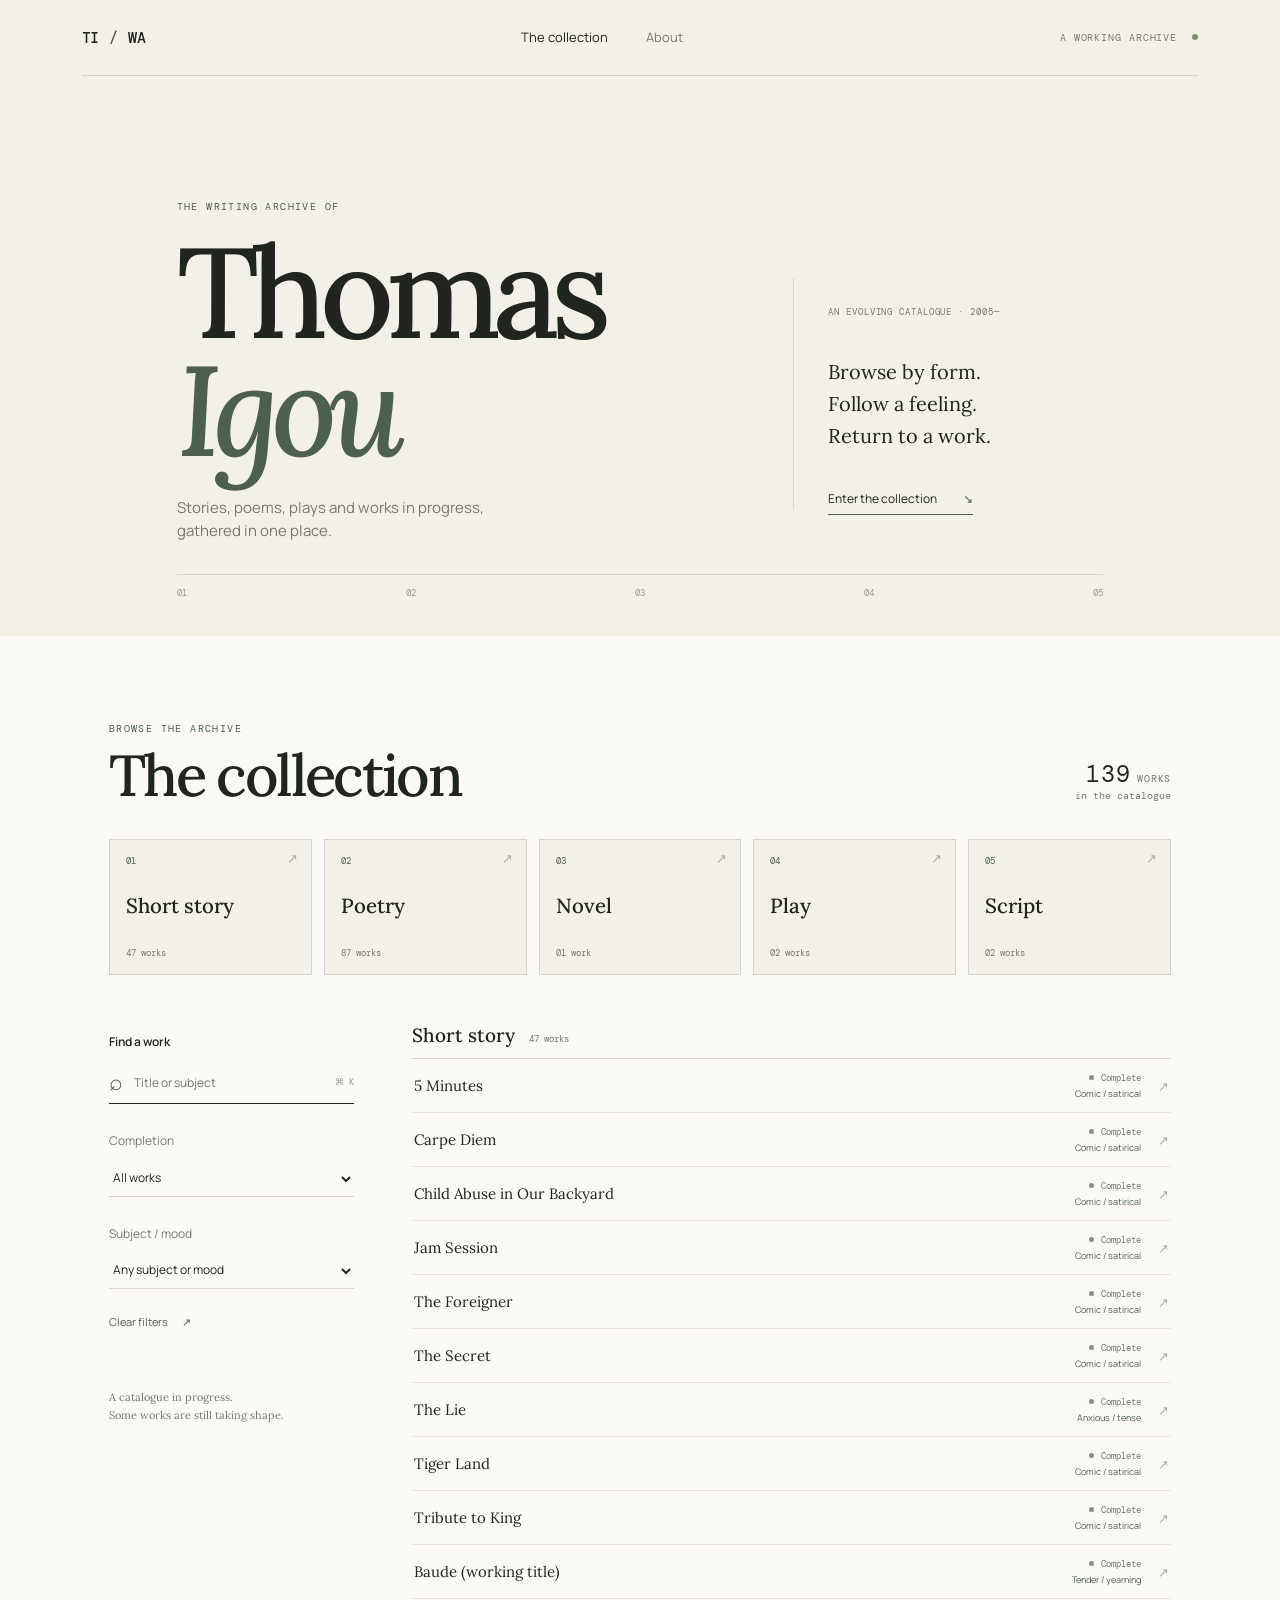
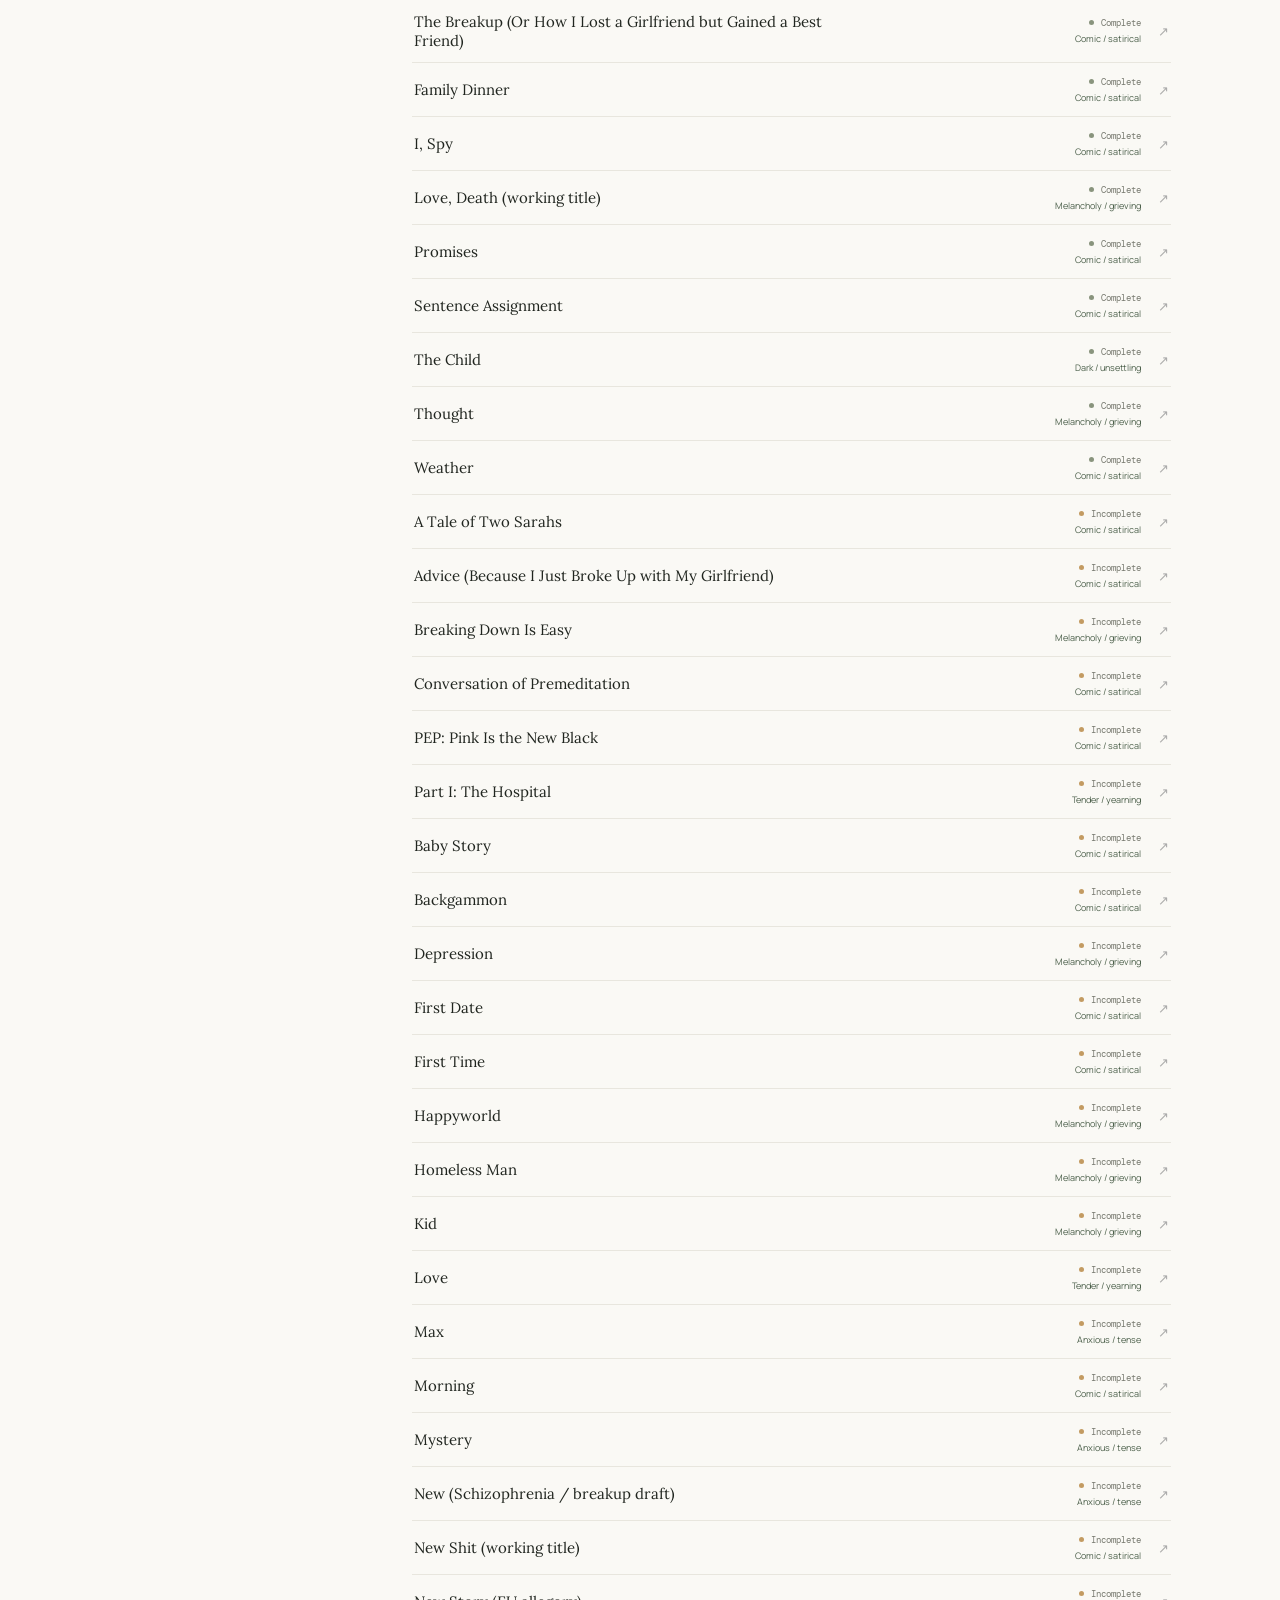
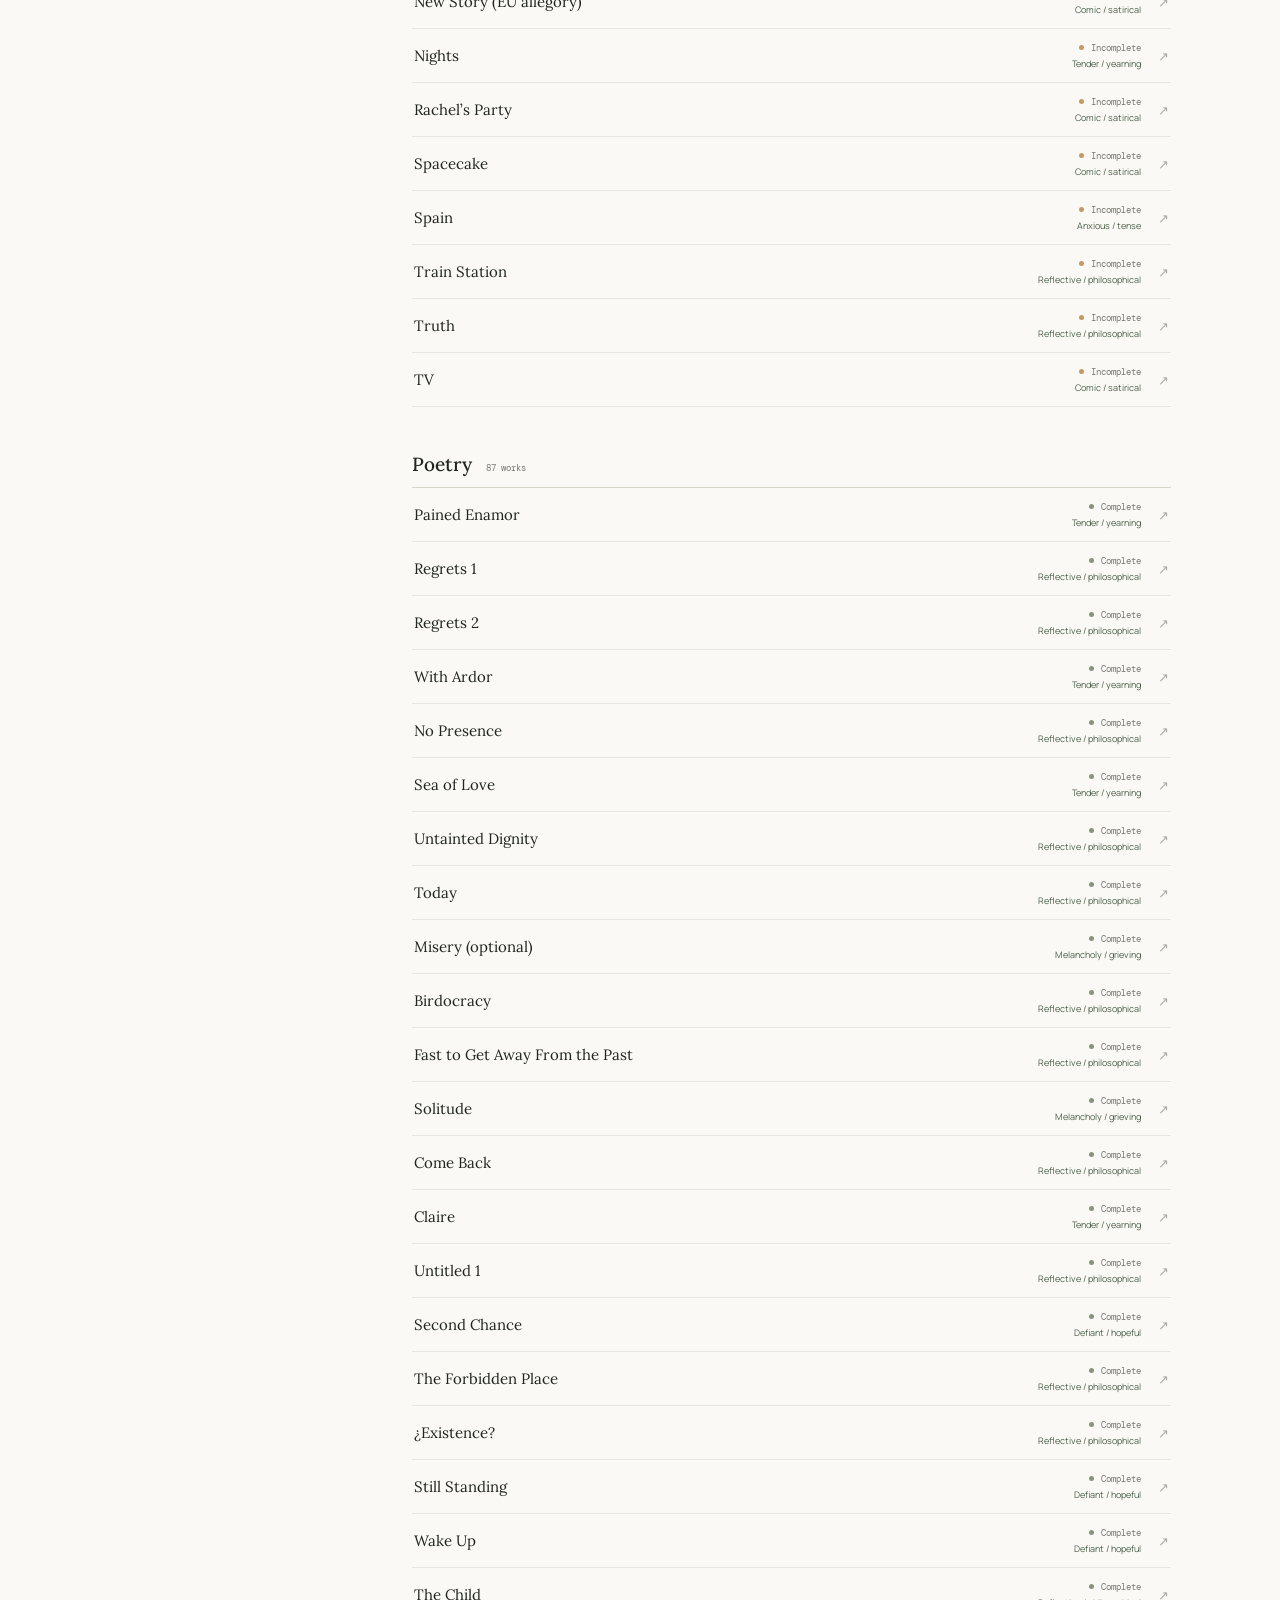
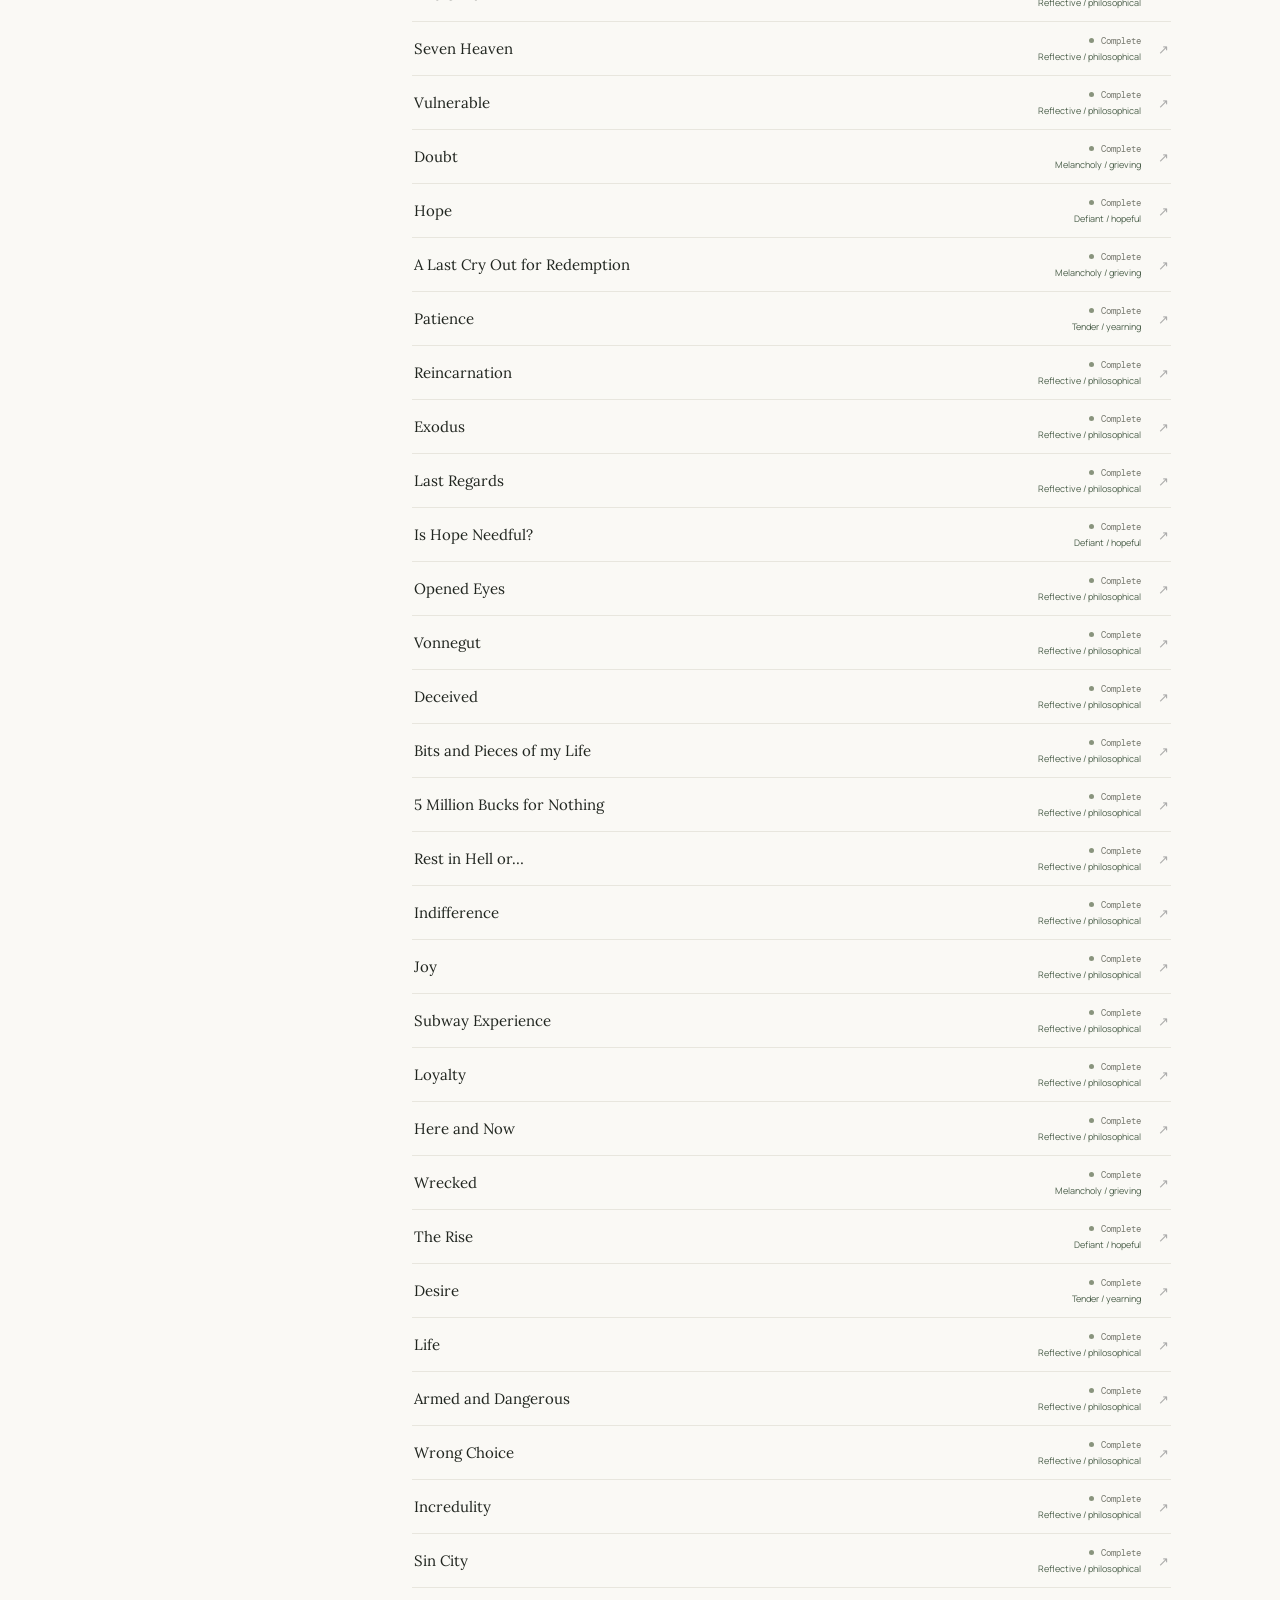
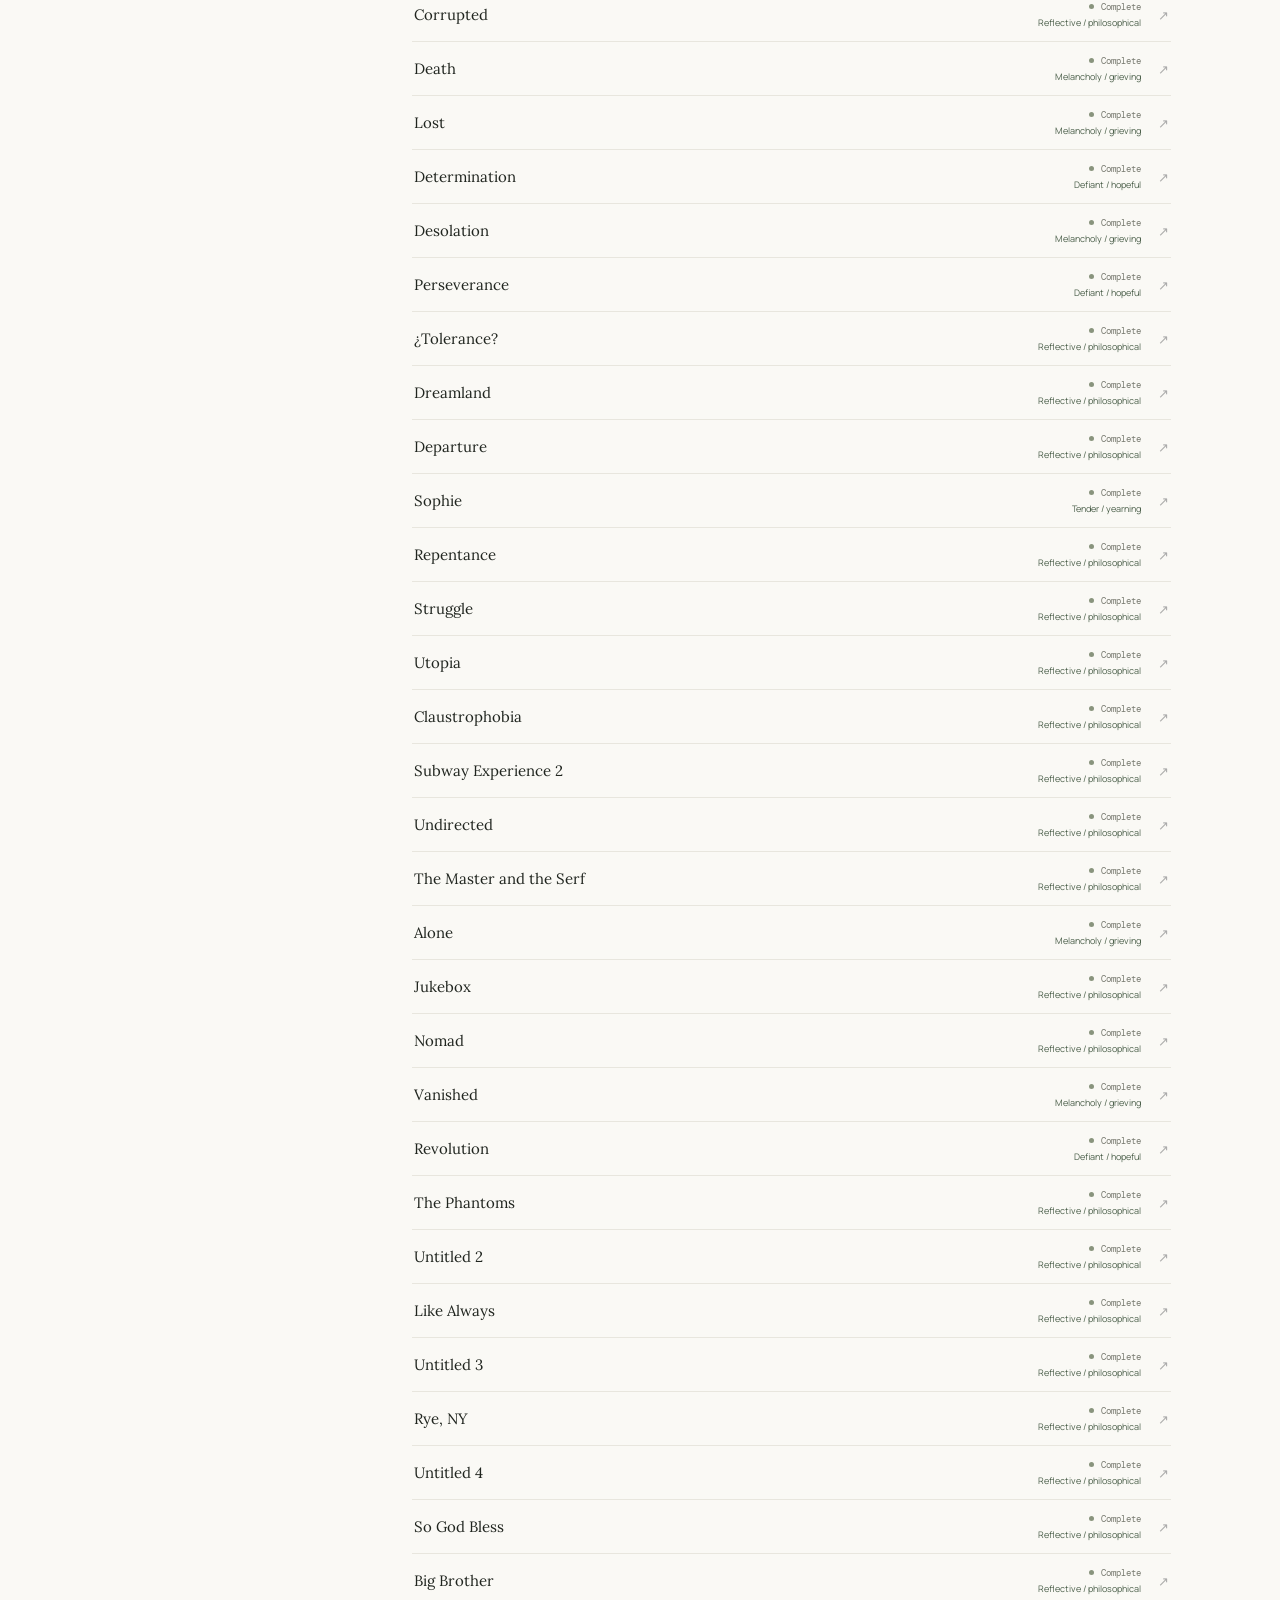
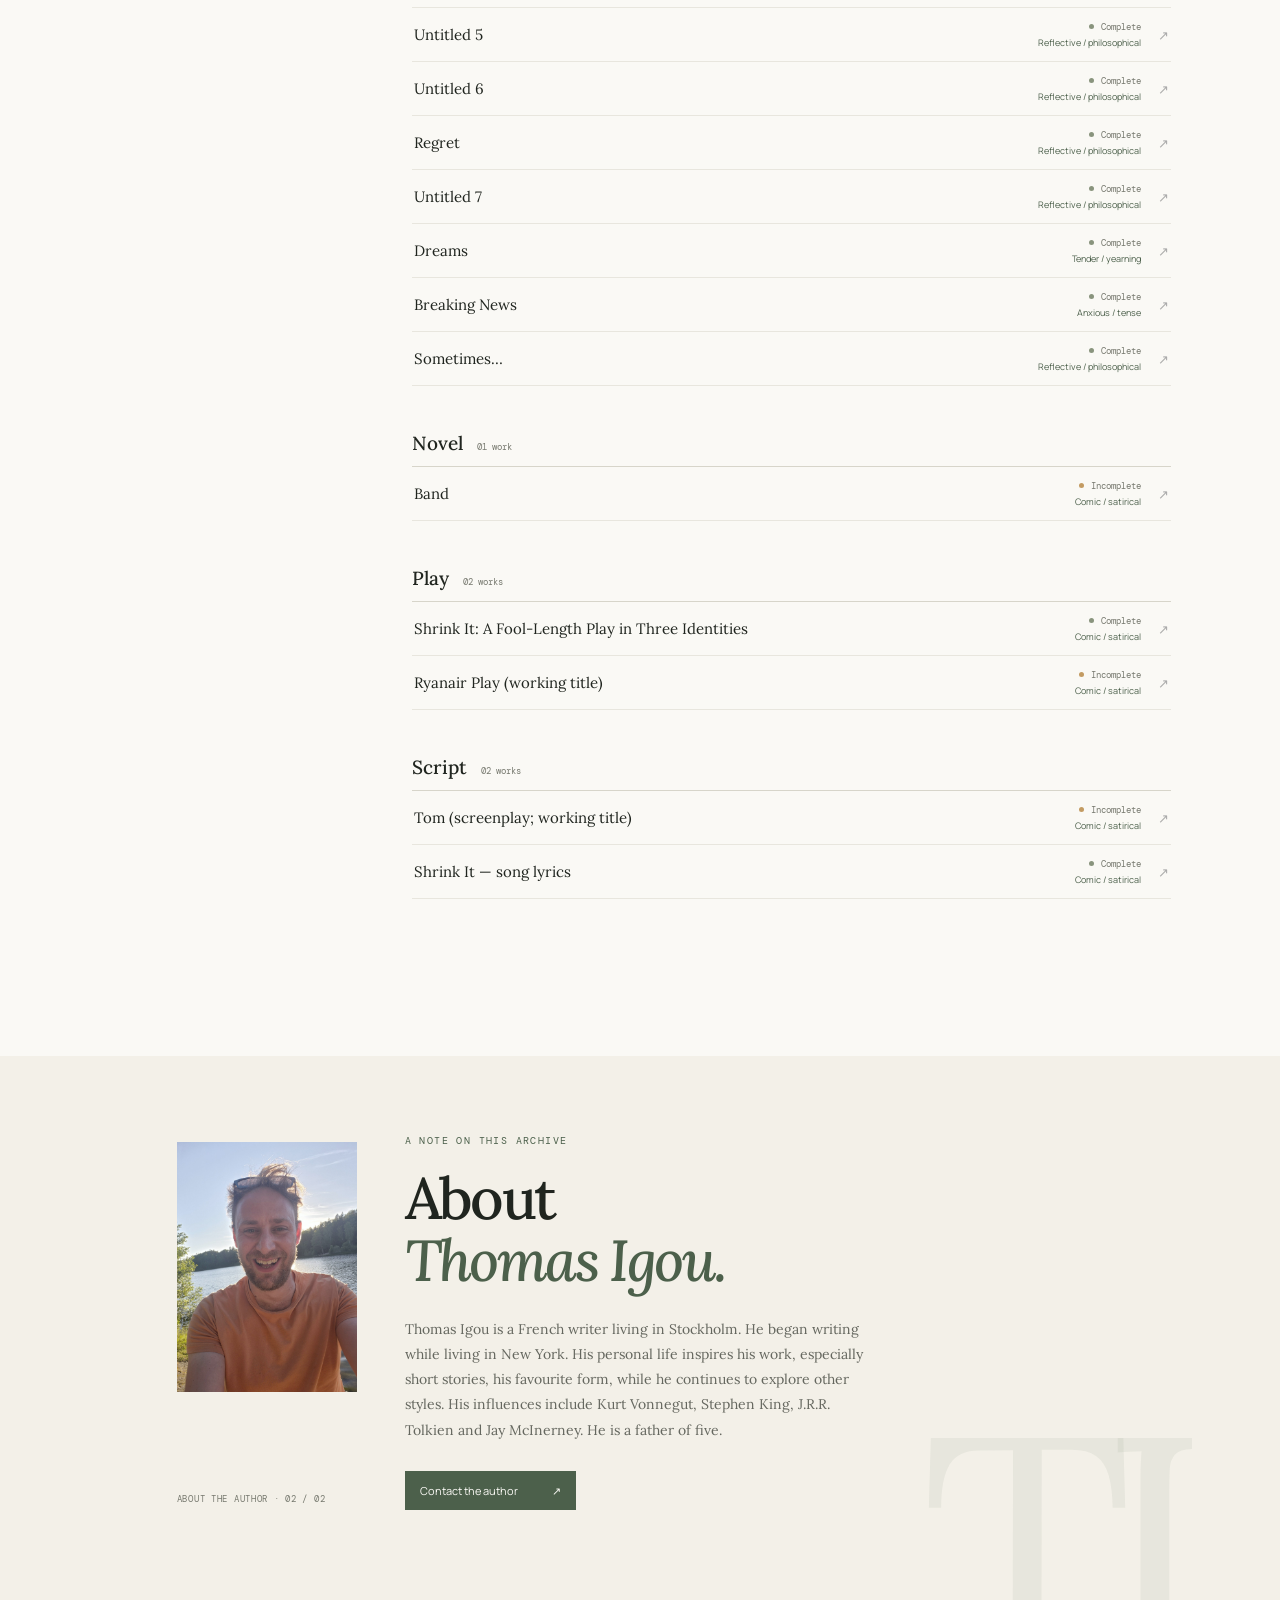
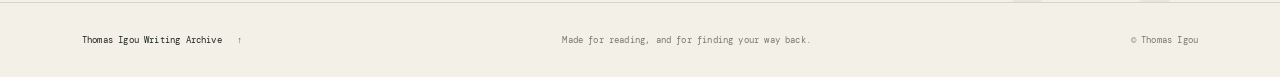
==== commit 51f4398b: "Add related works and author contact Recommend three related works per reading view based on shared " ====
--- a/index.html
+++ b/index.html
@@ -55,7 +55,7 @@
 
     <section class="about" id="about" aria-labelledby="about-title">
       <div class="about-label"><img class="author-photo" src="thomas-igou.jpg" alt="Thomas Igou by a lake"><span>About the author · 02 / 02</span></div>
-      <div class="about-copy"><p class="eyebrow">A note on this archive</p><h2 id="about-title">About<br><em>Thomas Igou.</em></h2><p class="about-placeholder">Thomas Igou is a French writer living in Stockholm. He began writing while living in New York. His personal life inspires his work, especially short stories, his favourite form, while he continues to explore other styles. His influences include Kurt Vonnegut, Stephen King, J.R.R. Tolkien and Jay McInerney. He is a father of five.</p></div>
+      <div class="about-copy"><p class="eyebrow">A note on this archive</p><h2 id="about-title">About<br><em>Thomas Igou.</em></h2><p class="about-placeholder">Thomas Igou is a French writer living in Stockholm. He began writing while living in New York. His personal life inspires his work, especially short stories, his favourite form, while he continues to explore other styles. His influences include Kurt Vonnegut, Stephen King, J.R.R. Tolkien and Jay McInerney. He is a father of five.</p><a class="contact-button" href="mailto:thomasigou1@gmail.com">Contact the author <span aria-hidden="true">↗</span></a></div>
       <div class="about-mark" aria-hidden="true">TI</div>
     </section>
   </main>
@@ -63,7 +63,7 @@
 
   <section class="reader-layer" id="reader-layer" aria-label="Reading view" aria-hidden="true" hidden>
     <header class="reader-header"><button class="reader-back" id="reader-back" type="button"><span aria-hidden="true">←</span> Back to the collection</button><a class="wordmark" href="#top">TI<span> / </span>WA</a></header>
-    <article class="reader-article"><p class="eyebrow" id="reader-form"></p><h2 id="reader-title"></h2><div class="reader-meta"><span class="status" id="reader-status"></span><span class="reader-tags" id="reader-tags"></span></div><div class="reader-body" id="reader-body"></div><p class="reader-unavailable" id="reader-unavailable" hidden>Full text is not available in the archive yet.</p></article>
+    <article class="reader-article"><p class="eyebrow" id="reader-form"></p><h2 id="reader-title"></h2><div class="reader-meta"><span class="status" id="reader-status"></span><span class="reader-tags" id="reader-tags"></span></div><div class="reader-body" id="reader-body"></div><p class="reader-unavailable" id="reader-unavailable" hidden>Full text is not available in the archive yet.</p><section class="related-section" aria-labelledby="related-title"><p class="eyebrow">Continue exploring</p><h3 id="related-title">Related works</h3><div class="related-list" id="related-works"></div></section></article>
   </section>
   <script src="app.js"></script>
 </body>
--- a/styles.css
+++ b/styles.css
@@ -9,6 +9,8 @@
 .about-label{justify-content:flex-start;gap:15px}.author-photo{display:block;width:100%;height:250px;object-fit:cover;object-position:center 35%;filter:saturate(.78)}.about-label>span{margin-top:auto}
 @media(max-width:800px){.author-photo{height:205px}}
 @media(max-width:600px){.about-label{display:flex;align-items:center;gap:15px;margin-bottom:30px}.author-photo{width:105px;height:135px;flex:none}.about-label>span{margin:0}}
+.related-section{margin:78px 0 30px;border-top:1px solid var(--line);padding-top:30px}.related-section .eyebrow{margin-bottom:8px}.related-section h3{font:500 29px/1.2 var(--serif);margin:0 0 18px}.related-row{width:100%;display:grid;grid-template-columns:minmax(0,1fr) auto 14px;gap:8px 16px;align-items:center;text-align:left;color:var(--ink);background:transparent;border:0;border-bottom:1px solid var(--line);padding:13px 2px;cursor:pointer}.related-row:hover .related-name{color:var(--green)}.related-name{font:16px var(--serif)}.related-meta{display:flex;gap:12px;align-items:center;font:9px var(--mono);color:var(--muted)}.related-mood{grid-column:1/3;font:10px var(--sans);color:var(--green)}.related-row .row-arrow{grid-column:3;grid-row:1/3}.contact-button{display:inline-flex;align-items:center;gap:34px;margin-top:14px;padding:12px 15px;background:var(--green);color:var(--white);font:11px var(--sans);text-decoration:none}.contact-button:hover{background:#3c4d3b}
+@media(max-width:600px){.related-row{grid-template-columns:minmax(0,1fr) auto 12px;gap:8px}.related-meta{gap:8px;font-size:8px}.related-mood{font-size:9px}}
 
 .category-grid{display:grid;grid-template-columns:repeat(5,minmax(0,1fr));gap:12px;margin:-8px 0 48px}.category-card{position:relative;min-height:136px;padding:15px 16px;border:1px solid var(--line);background:var(--paper);color:var(--ink);text-align:left;display:flex;flex-direction:column;justify-content:space-between;cursor:pointer;transition:background .18s,border-color .18s,transform .18s}.category-card:hover,.category-card.selected{background:#e8e8dc;border-color:var(--green);transform:translateY(-2px)}.category-card:focus-visible{outline:2px solid #9daf98;outline-offset:3px}.category-number{font:9px var(--mono);color:var(--green)}.category-name{font:500 clamp(16px,1.6vw,22px)/1.2 var(--serif)}.category-count{font:9px var(--mono);color:var(--muted)}.category-arrow{position:absolute;right:13px;top:11px;color:#aaa;font-size:13px}.reader-layer[data-category="Novel"] #reader-body{font-family:var(--formal-serif)}.reader-layer[data-form="Screenplay"] #reader-body{font-family:var(--script-mono);font-size:16px;line-height:1.8}
 @media(max-width:800px){.category-grid{grid-template-columns:repeat(3,minmax(0,1fr));gap:10px}.category-card{min-height:122px;padding:13px}}
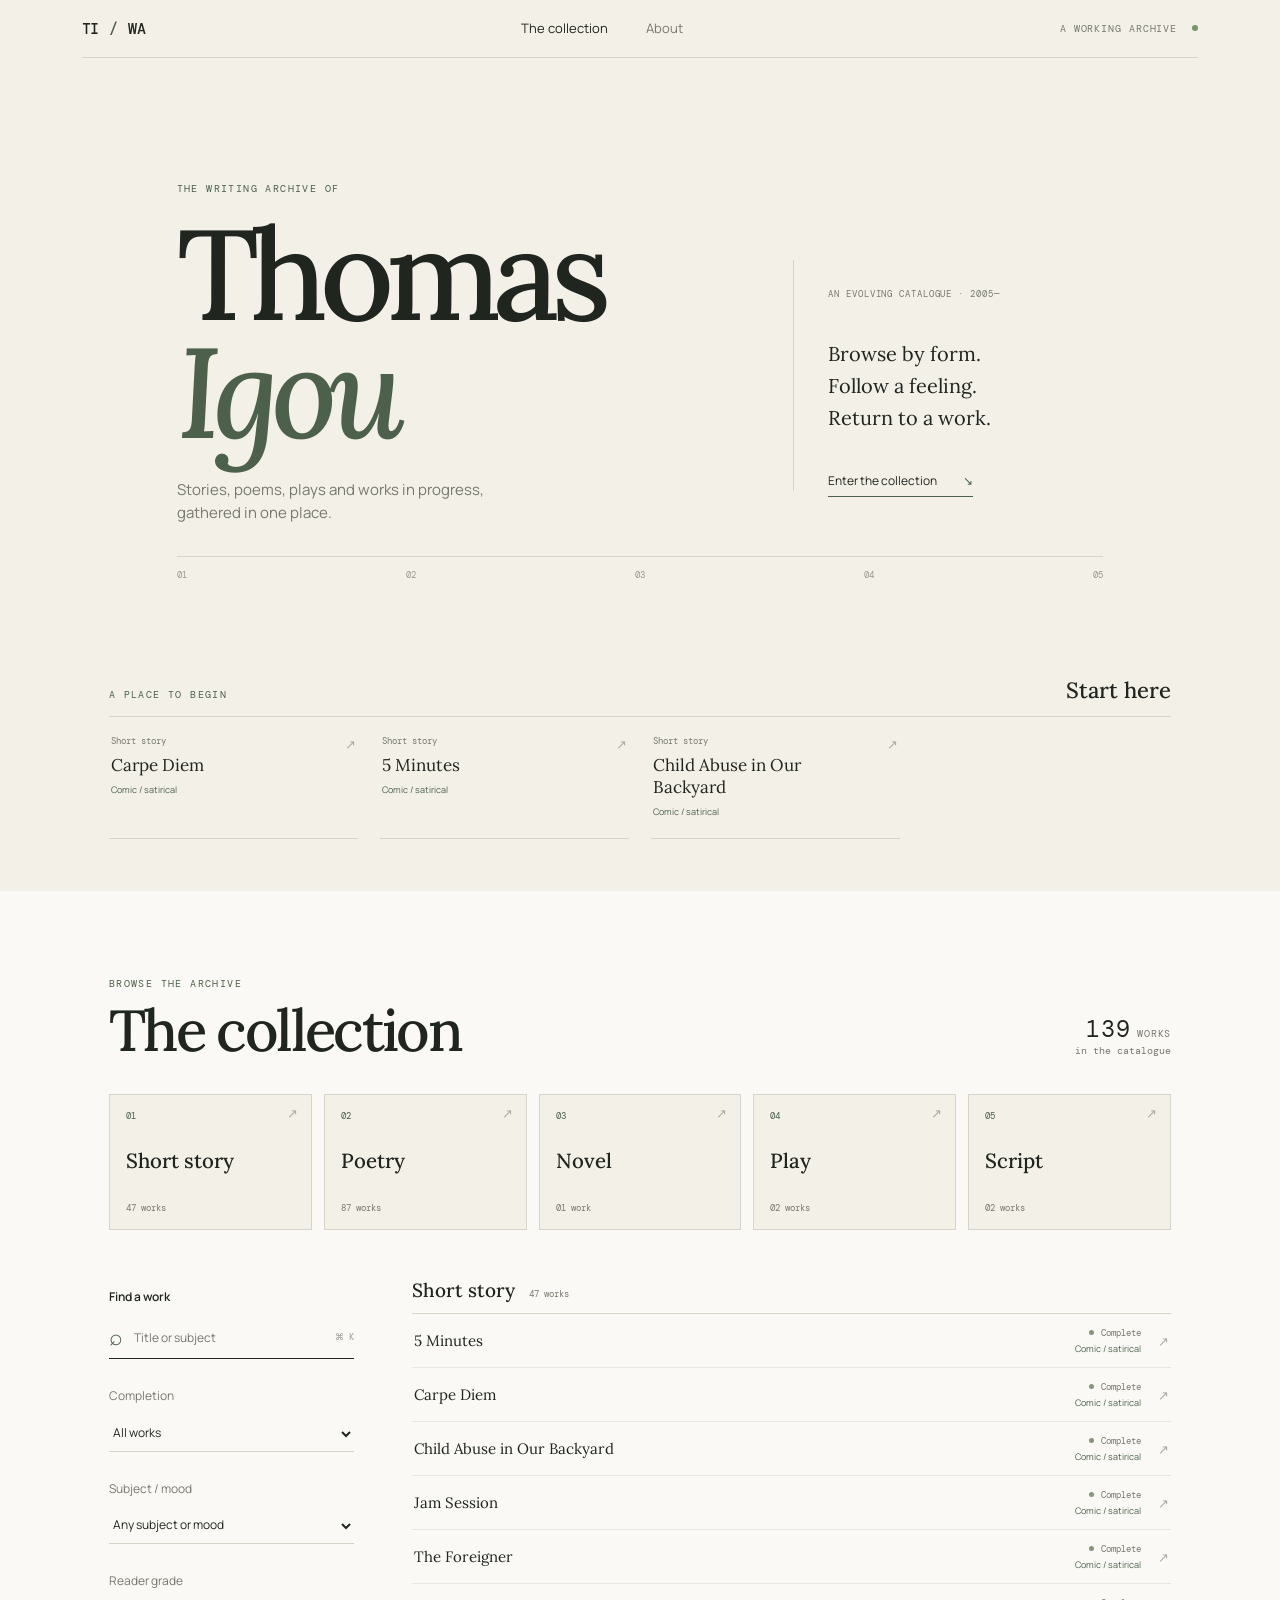
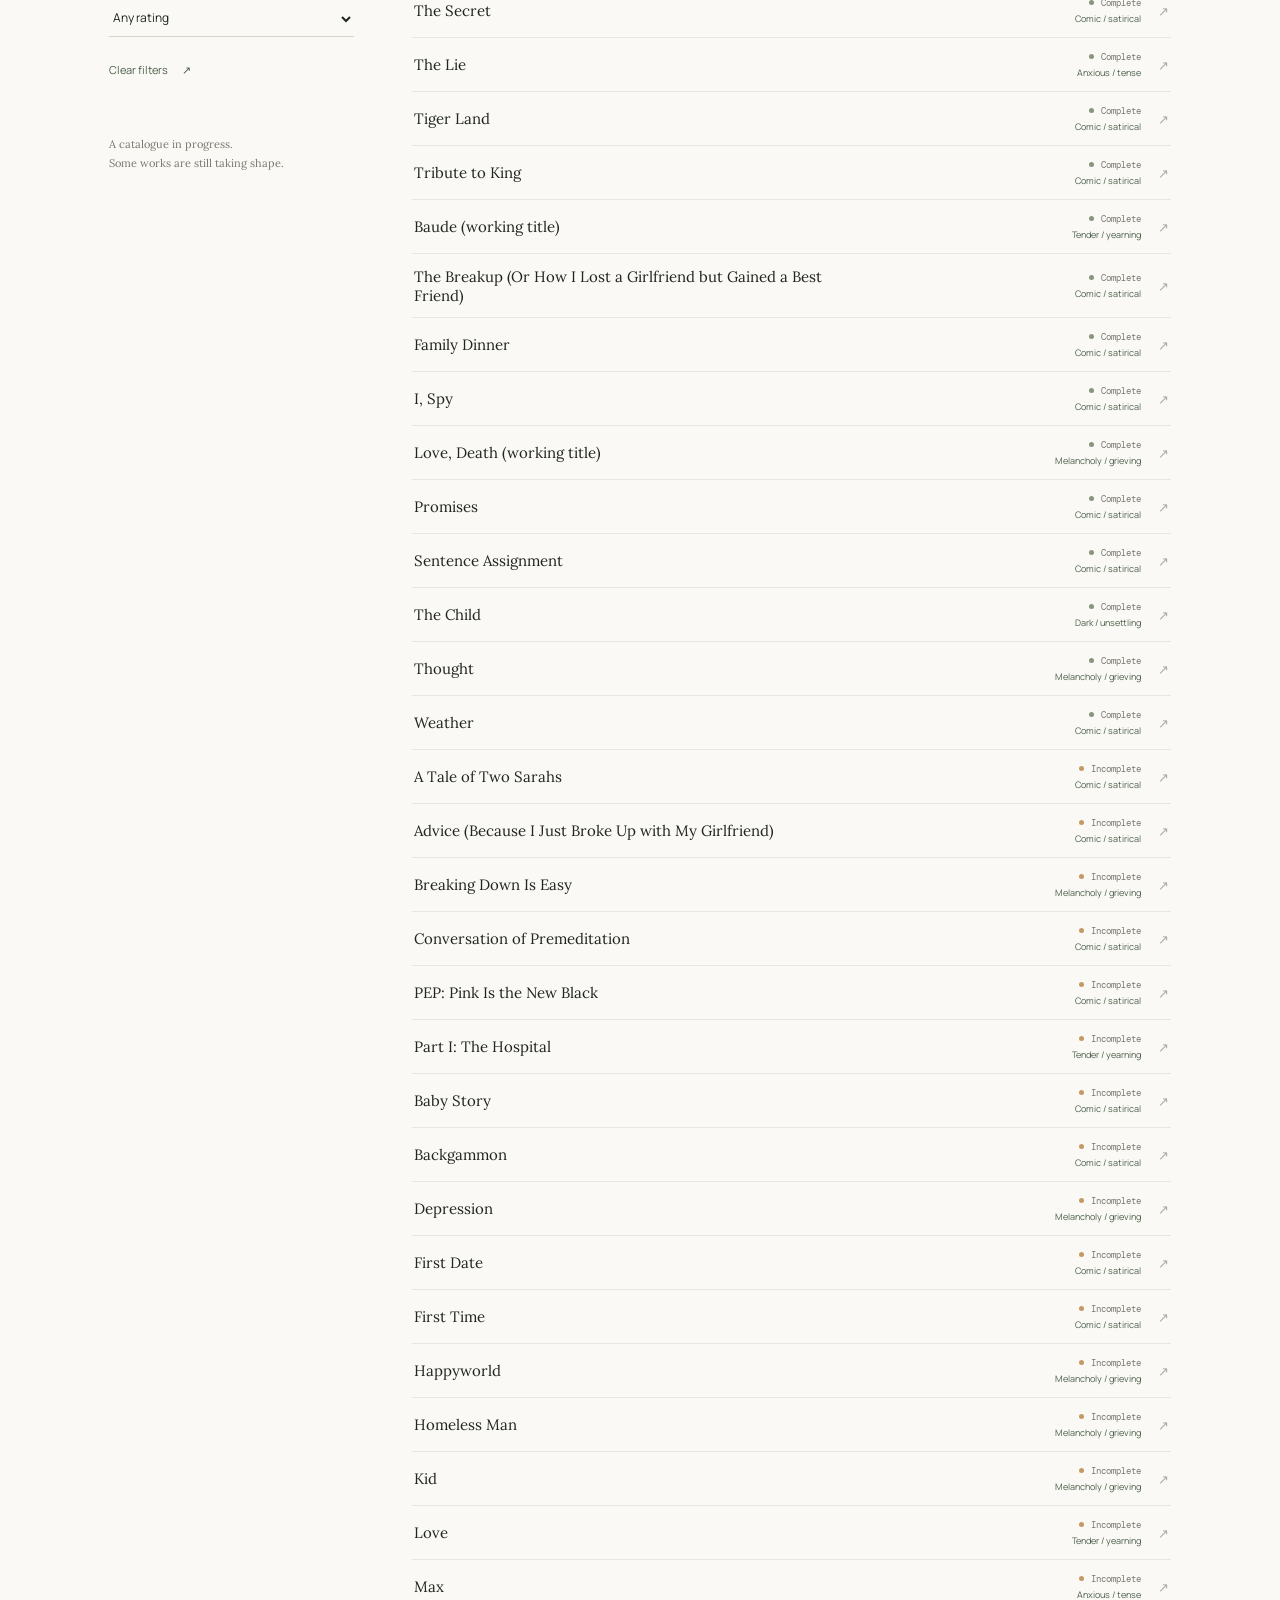
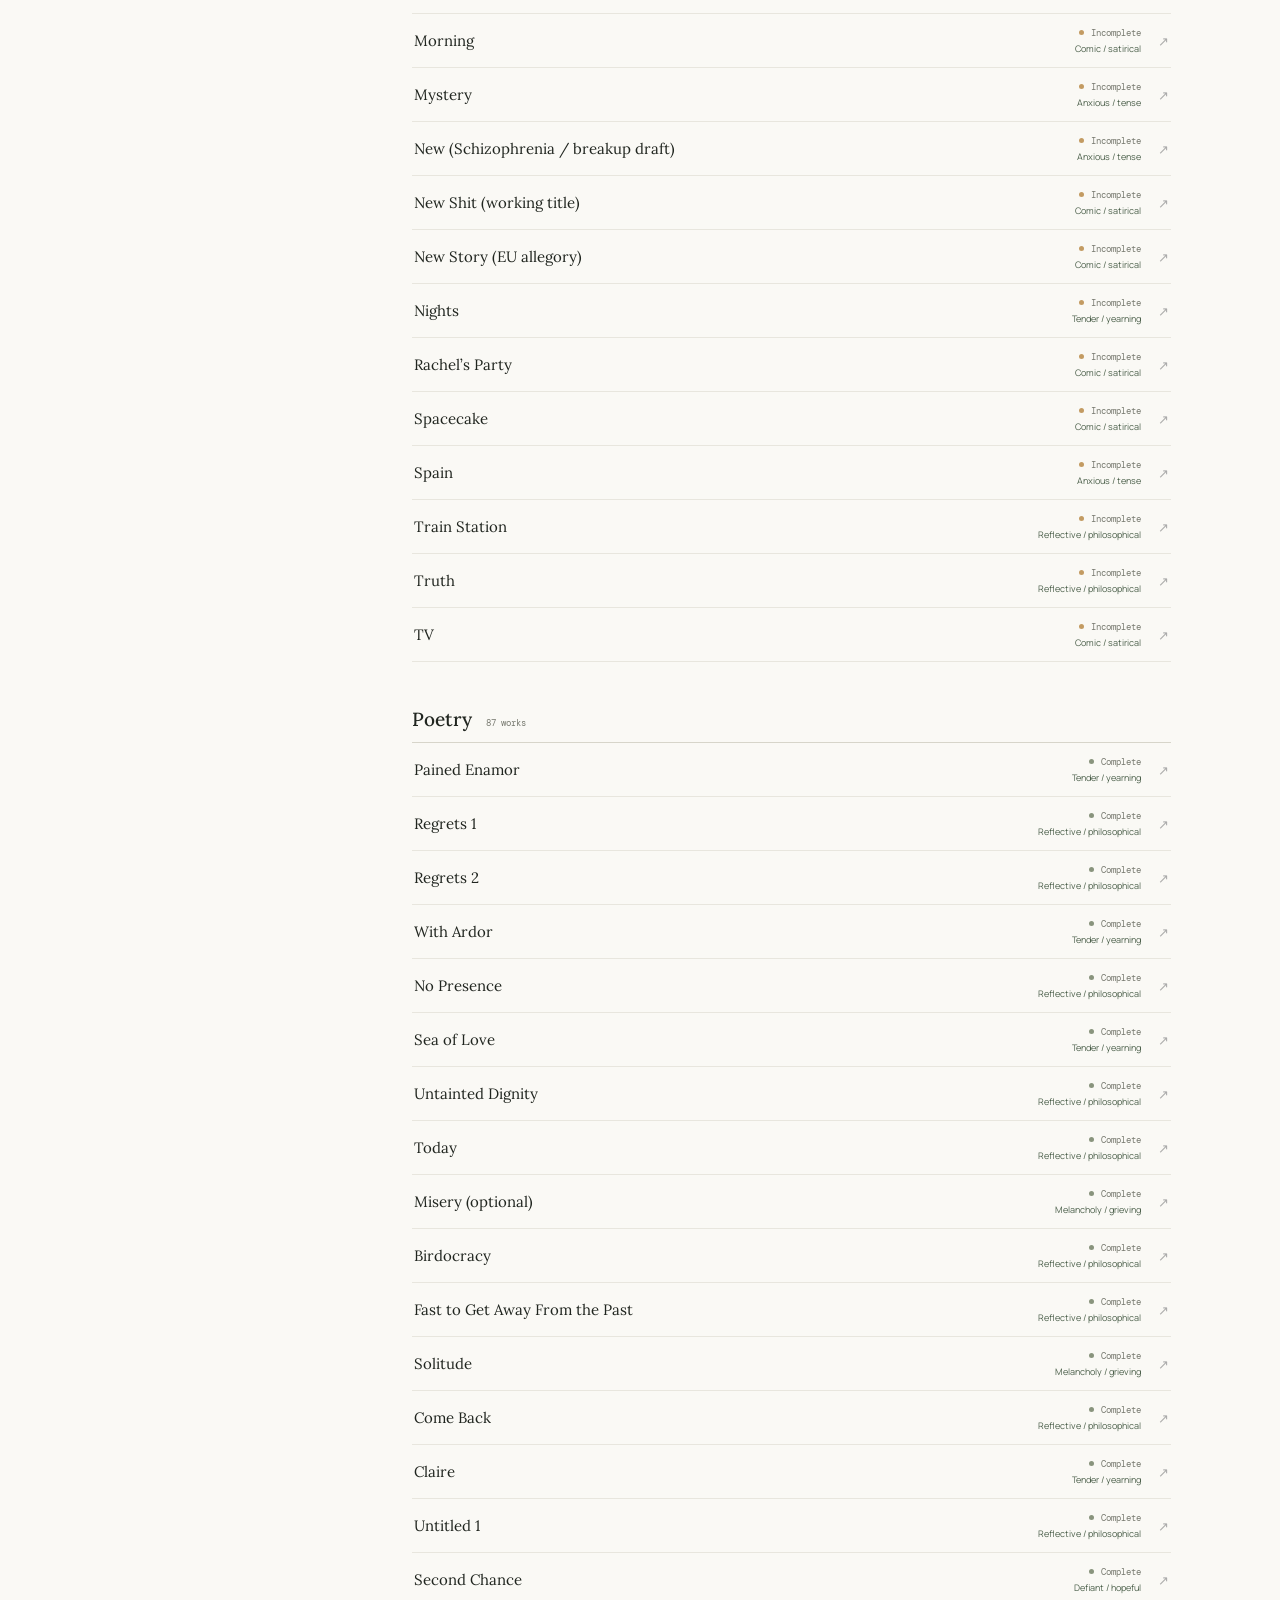
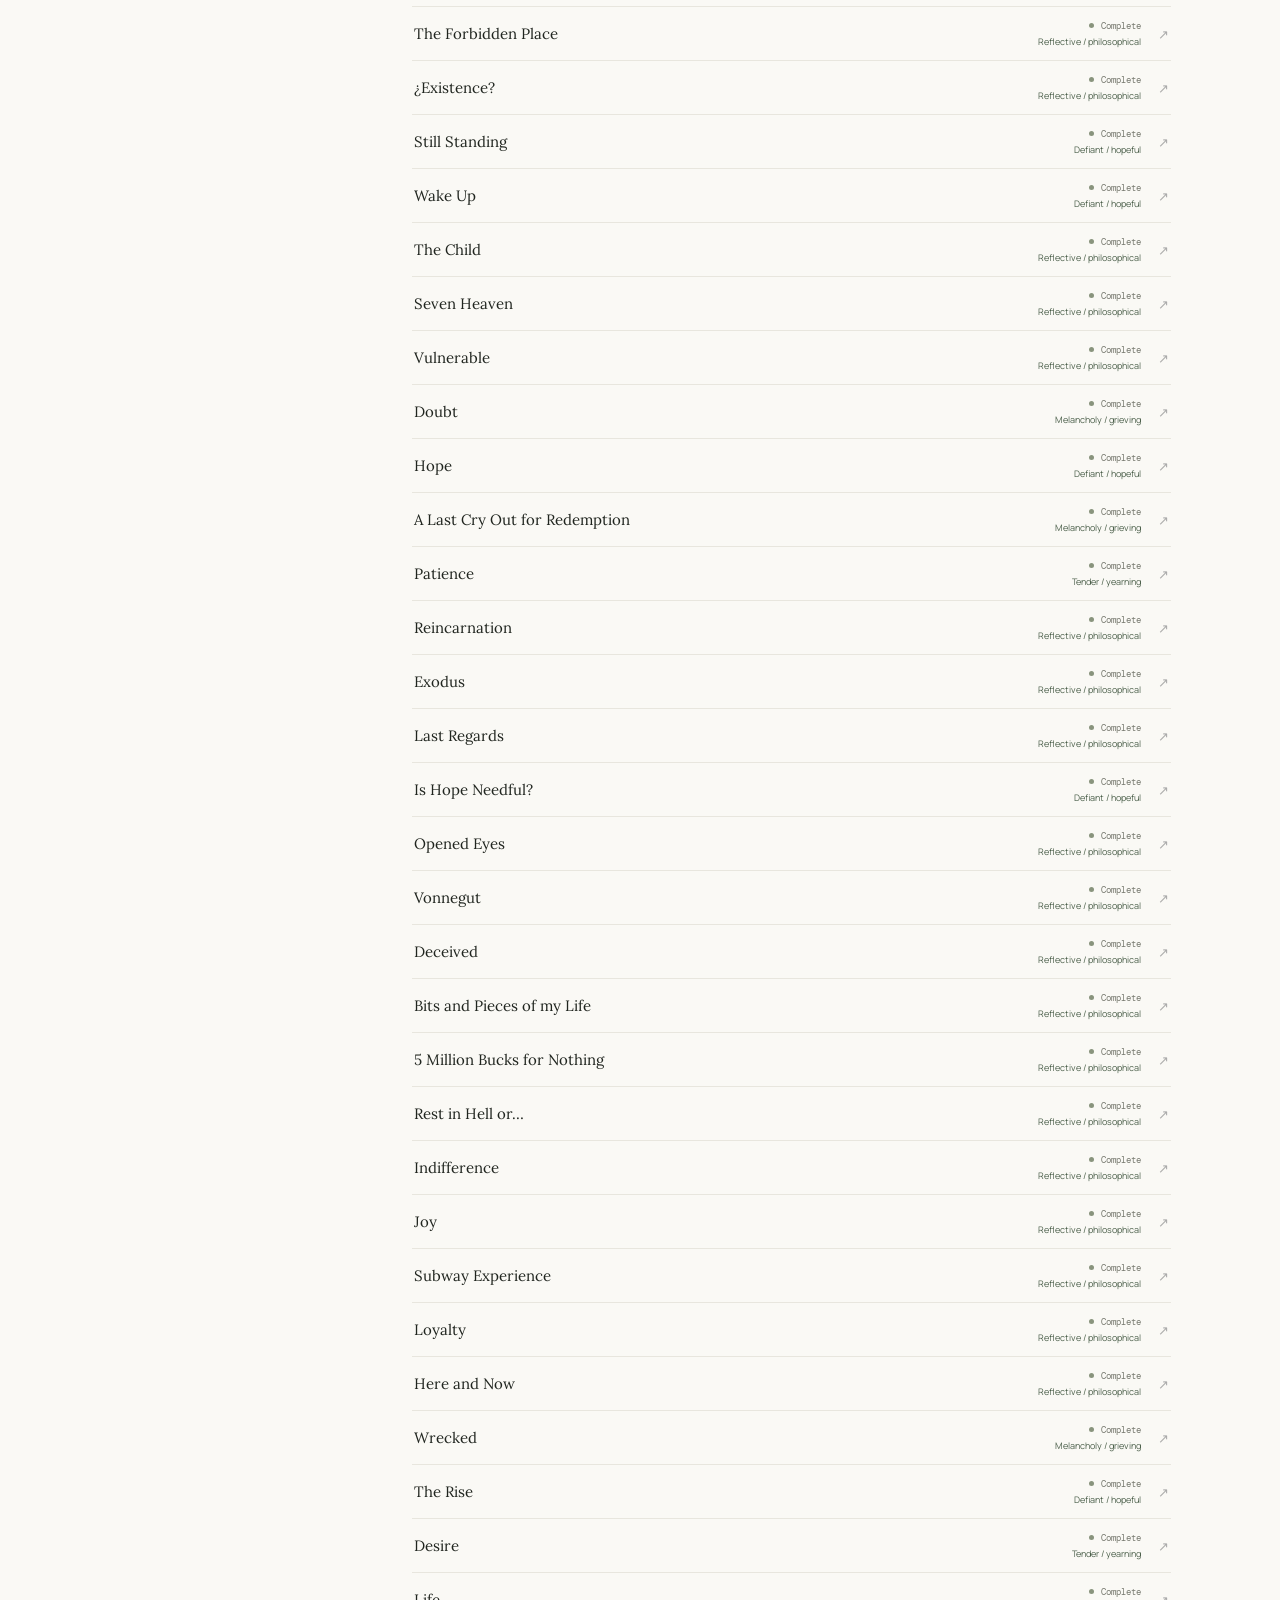
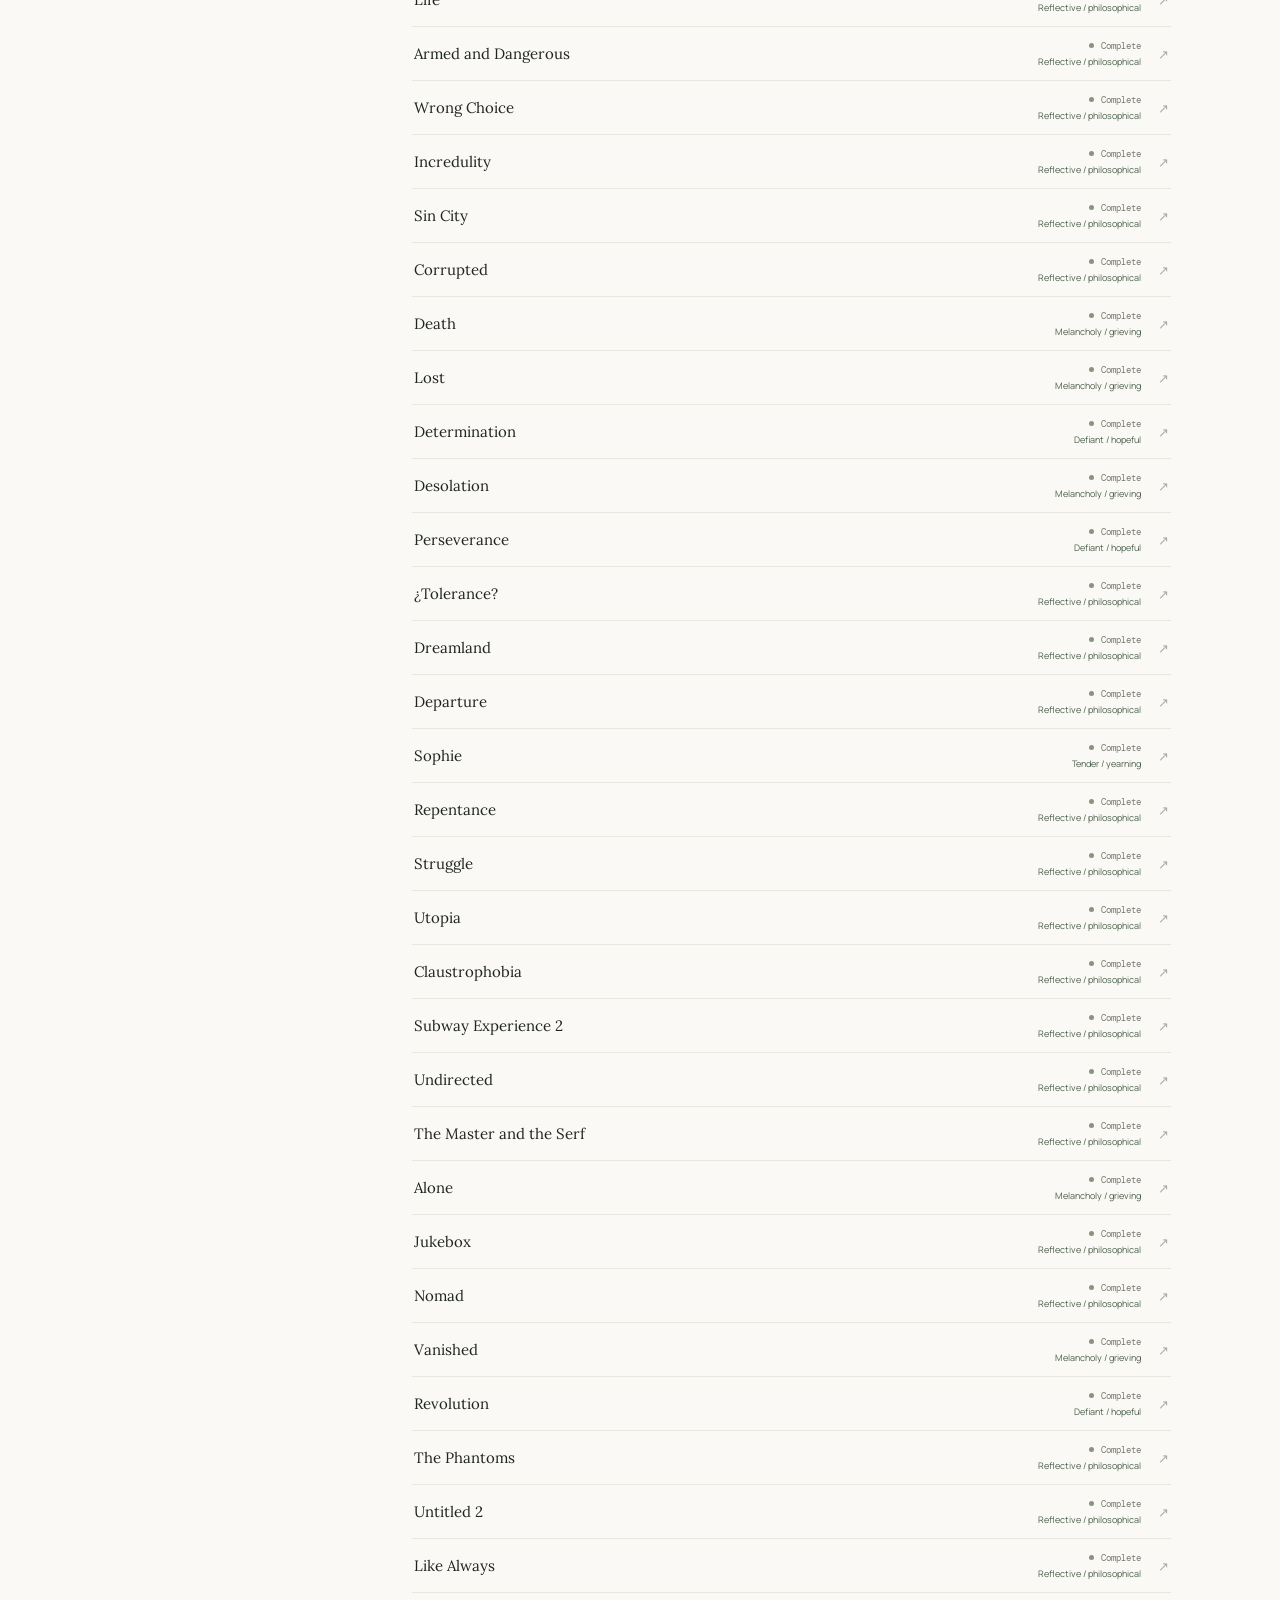
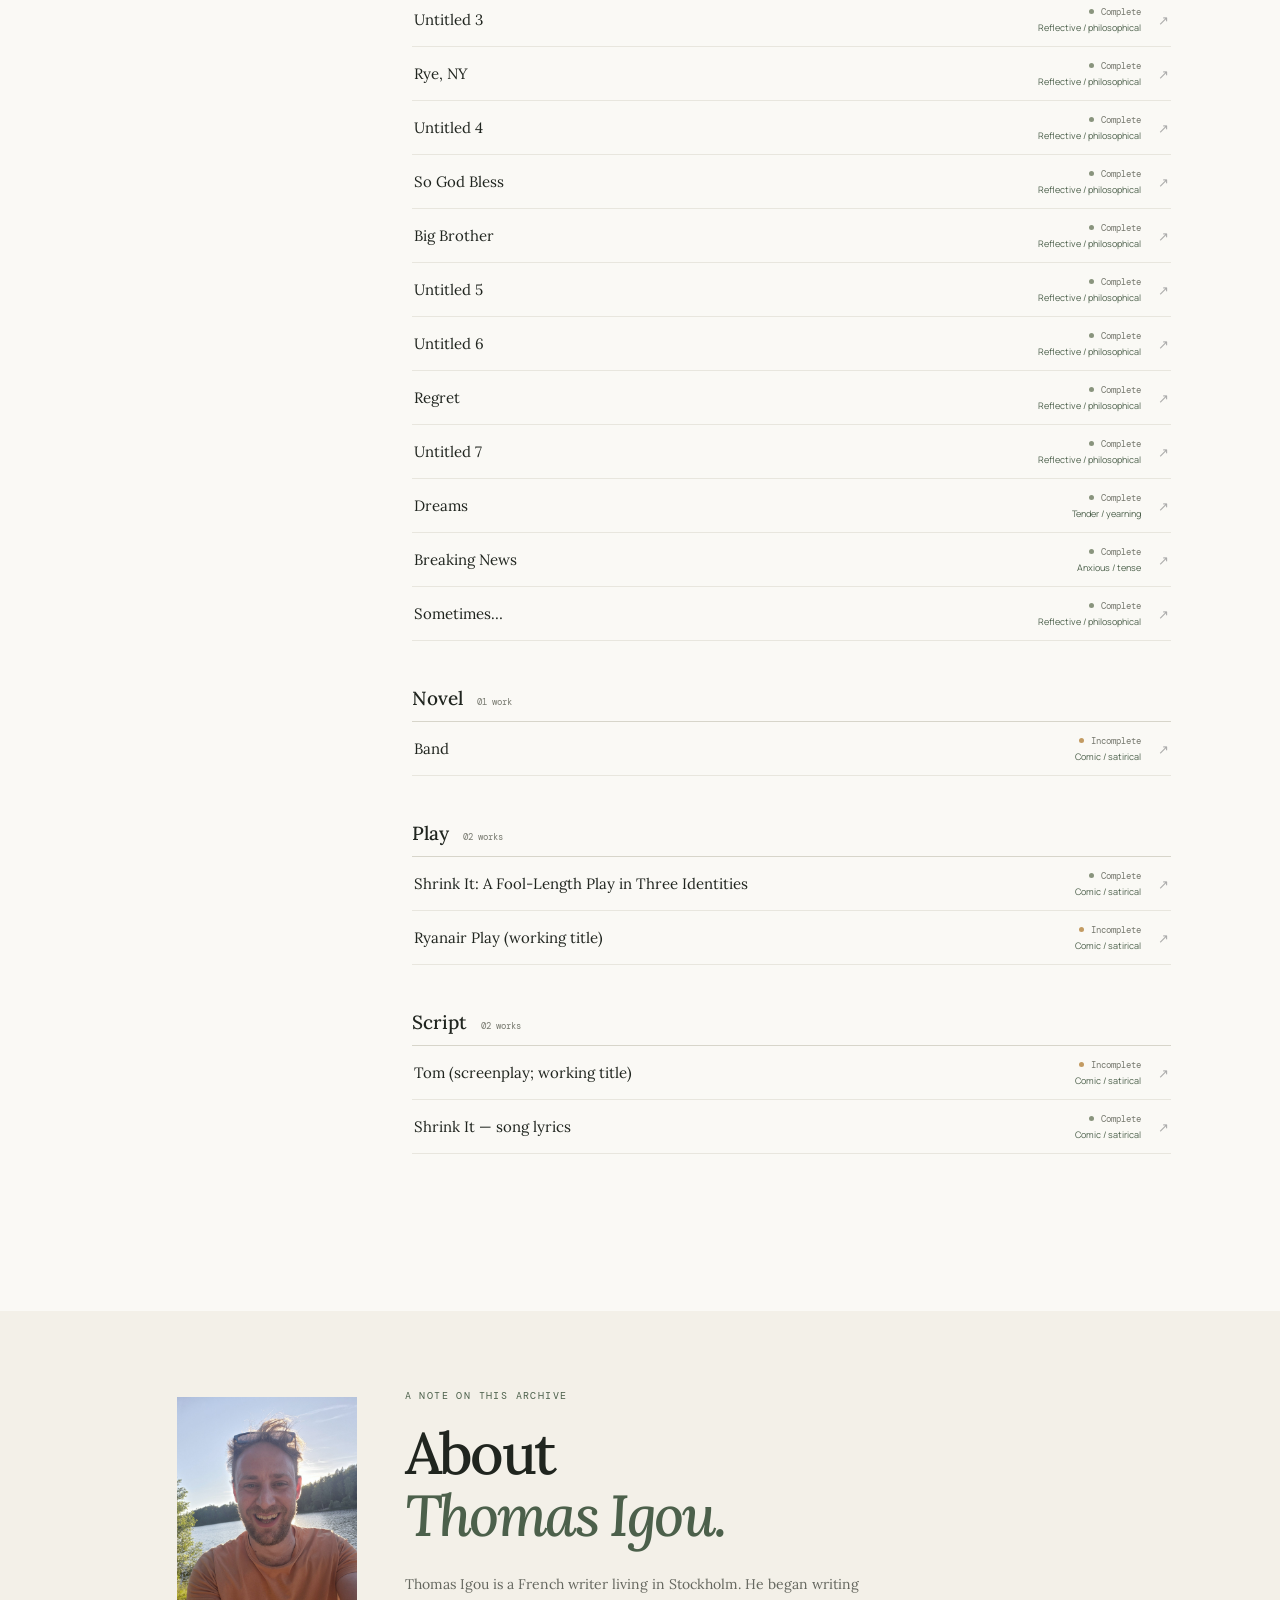
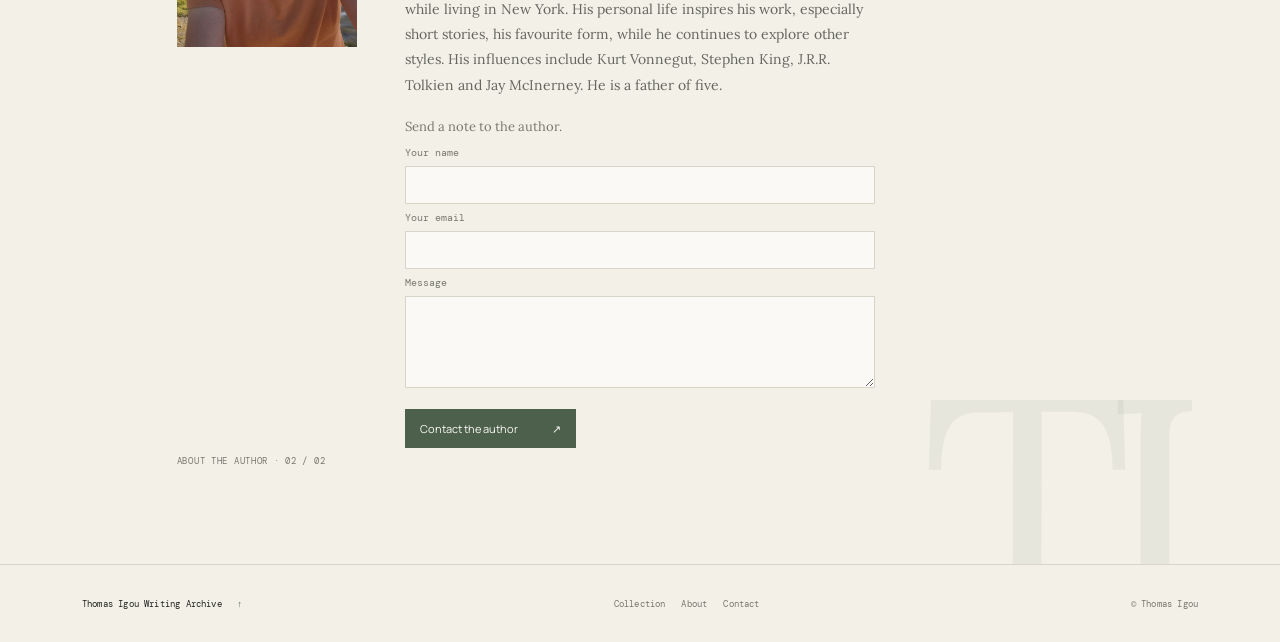
==== commit d109e7ef: "Improve archive reading experience" ====
--- a/index.html
+++ b/index.html
@@ -19,7 +19,7 @@
     <span class="edition">A working archive <span class="edition-dot"></span></span>
   </header>
 
-  <main id="top">
+  <main id="top" tabindex="-1">
     <section class="intro" aria-labelledby="site-title">
       <div class="intro-copy">
         <p class="eyebrow">The writing archive of</p>
@@ -34,9 +34,11 @@
       <div class="intro-index" aria-hidden="true"><span>01</span><span>02</span><span>03</span><span>04</span><span>05</span></div>
     </section>
 
-    <section class="collection" id="collection" aria-labelledby="collection-title">
+    <section class="start-here" aria-labelledby="start-title"><div class="start-heading"><p class="eyebrow">A place to begin</p><h2 id="start-title">Start here</h2></div><div id="start-works" class="start-works"></div></section>
+
+    <section class="collection" id="collection" tabindex="-1" aria-labelledby="collection-title">
       <div class="section-heading">
-        <div><p class="eyebrow">Browse the archive</p><h2 id="collection-title">The collection</h2></div>
+        <div><p class="eyebrow">Browse the archive</p><h2 id="collection-title" tabindex="-1">The collection</h2></div>
       <p class="collection-count"><strong id="result-count">139</strong> works<br><span>in the catalogue</span></p>
       </div>
       <nav class="category-grid" id="category-nav" aria-label="Writing categories"></nav>
@@ -46,6 +48,7 @@
           <div class="search-wrap"><span aria-hidden="true">⌕</span><input id="search" type="search" placeholder="Title or subject" autocomplete="off"><kbd>⌘ K</kbd></div>
           <div class="filter-block"><label for="status">Completion</label><select id="status"><option value="">All works</option><option>Complete</option><option>Incomplete</option></select></div>
           <div class="filter-block"><label for="mood">Subject / mood</label><select id="mood"><option value="">Any subject or mood</option></select></div>
+          <div class="filter-block"><label for="grade">Reader grade</label><select id="grade"><option value="">Any rating</option><option value="4">4 stars and up</option><option value="3">3 stars and up</option><option value="2">2 stars and up</option><option value="1">1 star and up</option><option value="unrated">Not yet rated</option></select></div>
           <button class="reset" id="reset" type="button">Clear filters <span aria-hidden="true">↗</span></button>
           <p class="filter-note">A catalogue in progress.<br>Some works are still taking shape.</p>
         </aside>
@@ -55,15 +58,16 @@
 
     <section class="about" id="about" aria-labelledby="about-title">
       <div class="about-label"><img class="author-photo" src="thomas-igou.jpg" alt="Thomas Igou by a lake"><span>About the author · 02 / 02</span></div>
-      <div class="about-copy"><p class="eyebrow">A note on this archive</p><h2 id="about-title">About<br><em>Thomas Igou.</em></h2><p class="about-placeholder">Thomas Igou is a French writer living in Stockholm. He began writing while living in New York. His personal life inspires his work, especially short stories, his favourite form, while he continues to explore other styles. His influences include Kurt Vonnegut, Stephen King, J.R.R. Tolkien and Jay McInerney. He is a father of five.</p><a class="contact-button" href="mailto:thomasigou1@gmail.com">Contact the author <span aria-hidden="true">↗</span></a></div>
+      <div class="about-copy"><p class="eyebrow">A note on this archive</p><h2 id="about-title">About<br><em>Thomas Igou.</em></h2><p class="about-placeholder">Thomas Igou is a French writer living in Stockholm. He began writing while living in New York. His personal life inspires his work, especially short stories, his favourite form, while he continues to explore other styles. His influences include Kurt Vonnegut, Stephen King, J.R.R. Tolkien and Jay McInerney. He is a father of five.</p><form class="contact-form" id="contact-form"><p class="contact-intro">Send a note to the author.</p><label for="contact-name">Your name</label><input id="contact-name" name="name" maxlength="100" autocomplete="name" required><label for="contact-email">Your email</label><input id="contact-email" name="email" type="email" maxlength="200" autocomplete="email" required><label for="contact-message">Message</label><textarea id="contact-message" name="message" maxlength="3000" rows="4" required></textarea><div class="contact-trap" aria-hidden="true"><label for="contact-website">Leave this field empty</label><input id="contact-website" name="website" tabindex="-1" autocomplete="off"></div><input type="hidden" id="contact-started" name="started_at"><button class="contact-button" type="submit">Contact the author <span aria-hidden="true">↗</span></button><p id="contact-status" class="contact-status" role="status" aria-live="polite"></p></form></div>
       <div class="about-mark" aria-hidden="true">TI</div>
     </section>
   </main>
-  <footer><a href="#top">Thomas Igou Writing Archive <span>↑</span></a><span>Made for reading, and for finding your way back.</span><span>© Thomas Igou</span></footer>
+  <footer class="site-footer"><a href="#top">Thomas Igou Writing Archive <span>↑</span></a><nav aria-label="Footer"><a href="#collection">Collection</a><a href="#about">About</a><a href="mailto:thomasigou1@gmail.com" target="_blank" rel="noopener">Contact</a></nav><span>© Thomas Igou</span></footer>
 
   <section class="reader-layer" id="reader-layer" aria-label="Reading view" aria-hidden="true" hidden>
+    <div class="reading-progress" aria-hidden="true"><span id="reading-progress-fill"></span></div>
     <header class="reader-header"><button class="reader-back" id="reader-back" type="button"><span aria-hidden="true">←</span> Back to the collection</button><a class="wordmark" href="#top">TI<span> / </span>WA</a></header>
-    <article class="reader-article"><p class="eyebrow" id="reader-form"></p><h2 id="reader-title"></h2><div class="reader-meta"><span class="status" id="reader-status"></span><span class="reader-tags" id="reader-tags"></span></div><div class="reader-body" id="reader-body"></div><p class="reader-unavailable" id="reader-unavailable" hidden>Full text is not available in the archive yet.</p><section class="related-section" aria-labelledby="related-title"><p class="eyebrow">Continue exploring</p><h3 id="related-title">Related works</h3><div class="related-list" id="related-works"></div></section></article>
+    <article class="reader-article"><p class="eyebrow" id="reader-form"></p><h2 id="reader-title"></h2><p class="reader-credit" id="reader-credit" hidden></p><div class="reader-meta"><span class="status" id="reader-status"></span><span class="reader-tags" id="reader-tags"></span><span id="reading-estimate" class="reading-estimate"></span></div><div class="reading-tools" aria-label="Reading settings"><div class="tool-group"><span>Text</span><button type="button" id="text-smaller" aria-label="Decrease text size">A−</button><button type="button" id="text-larger" aria-label="Increase text size">A+</button></div><button type="button" id="width-toggle" aria-pressed="false">Reading width</button><button type="button" id="theme-toggle" aria-pressed="false">Dark theme</button><button type="button" id="focus-toggle" aria-pressed="false">Focus mode</button><button type="button" id="copy-link">Copy link</button><button type="button" id="print-work">Print</button></div><nav id="reader-toc" class="reader-toc" aria-label="Contents" hidden></nav><div class="reader-body" id="reader-body"></div><p class="reader-unavailable" id="reader-unavailable" hidden>Full text is not available in the archive yet.</p><section class="rating-section" aria-labelledby="rating-heading"><div><p class="eyebrow">Reader rating</p><h3 id="rating-heading">Rate this work</h3><p class="rating-summary" id="rating-summary" aria-live="polite">Loading ratings…</p></div><div class="rating-control" id="rating-control" role="group" aria-label="Rate this work from one to five stars"><button class="rating-star" type="button" data-score="1" aria-label="Rate 1 out of 5" aria-pressed="false">★</button><button class="rating-star" type="button" data-score="2" aria-label="Rate 2 out of 5" aria-pressed="false">★</button><button class="rating-star" type="button" data-score="3" aria-label="Rate 3 out of 5" aria-pressed="false">★</button><button class="rating-star" type="button" data-score="4" aria-label="Rate 4 out of 5" aria-pressed="false">★</button><button class="rating-star" type="button" data-score="5" aria-label="Rate 5 out of 5" aria-pressed="false">★</button></div><p class="rating-message" id="rating-message" aria-live="polite"></p></section><section class="related-section" aria-labelledby="related-title"><p class="eyebrow">Continue exploring</p><h3 id="related-title">Related works</h3><div class="related-list" id="related-works"></div></section><div class="reader-home-wrap"><a class="reader-home" id="reader-home" href="#top"><span aria-hidden="true">↑</span> Back to the home page</a></div><footer class="reader-footer"><a href="#top">Thomas Igou Writing Archive</a><nav aria-label="Reading footer"><a href="#top" id="reader-footer-home">Home</a><a href="#about" id="reader-footer-about">About</a><a href="mailto:thomasigou1@gmail.com" target="_blank" rel="noopener">Contact</a></nav><span>© Thomas Igou</span></footer></article>
   </section>
   <script src="app.js"></script>
 </body>
--- a/styles.css
+++ b/styles.css
@@ -11,7 +11,21 @@
 @media(max-width:600px){.about-label{display:flex;align-items:center;gap:15px;margin-bottom:30px}.author-photo{width:105px;height:135px;flex:none}.about-label>span{margin:0}}
 .related-section{margin:78px 0 30px;border-top:1px solid var(--line);padding-top:30px}.related-section .eyebrow{margin-bottom:8px}.related-section h3{font:500 29px/1.2 var(--serif);margin:0 0 18px}.related-row{width:100%;display:grid;grid-template-columns:minmax(0,1fr) auto 14px;gap:8px 16px;align-items:center;text-align:left;color:var(--ink);background:transparent;border:0;border-bottom:1px solid var(--line);padding:13px 2px;cursor:pointer}.related-row:hover .related-name{color:var(--green)}.related-name{font:16px var(--serif)}.related-meta{display:flex;gap:12px;align-items:center;font:9px var(--mono);color:var(--muted)}.related-mood{grid-column:1/3;font:10px var(--sans);color:var(--green)}.related-row .row-arrow{grid-column:3;grid-row:1/3}.contact-button{display:inline-flex;align-items:center;gap:34px;margin-top:14px;padding:12px 15px;background:var(--green);color:var(--white);font:11px var(--sans);text-decoration:none}.contact-button:hover{background:#3c4d3b}
 @media(max-width:600px){.related-row{grid-template-columns:minmax(0,1fr) auto 12px;gap:8px}.related-meta{gap:8px;font-size:8px}.related-mood{font-size:9px}}
+.rating-section{margin:64px 0 0;padding:24px 0;border-top:1px solid var(--line);border-bottom:1px solid var(--line);display:grid;grid-template-columns:1fr auto;align-items:center;gap:8px 24px}.rating-section .eyebrow{margin:0 0 8px}.rating-section h3{margin:0;font:500 22px/1.25 var(--serif)}.rating-summary{margin:7px 0 0;color:var(--muted);font:11px var(--mono)}.rating-control{display:flex;gap:3px}.rating-star{border:0;background:transparent;color:#c9c5b9;font:28px/1 var(--sans);padding:4px;cursor:pointer;transition:color .15s,transform .15s}.rating-star:hover,.rating-star.selected{color:#a77735}.rating-star:hover{transform:translateY(-2px)}.rating-star:focus-visible{outline:2px solid #9daf98;outline-offset:2px}.rating-star:disabled{cursor:wait;opacity:.65}.rating-message{grid-column:1/-1;min-height:14px;margin:0;color:var(--green);font:10px var(--sans)}
+@media(max-width:600px){.rating-section{grid-template-columns:1fr;gap:16px}.rating-control{justify-self:start}.rating-star{font-size:26px}}
 
 .category-grid{display:grid;grid-template-columns:repeat(5,minmax(0,1fr));gap:12px;margin:-8px 0 48px}.category-card{position:relative;min-height:136px;padding:15px 16px;border:1px solid var(--line);background:var(--paper);color:var(--ink);text-align:left;display:flex;flex-direction:column;justify-content:space-between;cursor:pointer;transition:background .18s,border-color .18s,transform .18s}.category-card:hover,.category-card.selected{background:#e8e8dc;border-color:var(--green);transform:translateY(-2px)}.category-card:focus-visible{outline:2px solid #9daf98;outline-offset:3px}.category-number{font:9px var(--mono);color:var(--green)}.category-name{font:500 clamp(16px,1.6vw,22px)/1.2 var(--serif)}.category-count{font:9px var(--mono);color:var(--muted)}.category-arrow{position:absolute;right:13px;top:11px;color:#aaa;font-size:13px}.reader-layer[data-category="Novel"] #reader-body{font-family:var(--formal-serif)}.reader-layer[data-form="Screenplay"] #reader-body{font-family:var(--script-mono);font-size:16px;line-height:1.8}
 @media(max-width:800px){.category-grid{grid-template-columns:repeat(3,minmax(0,1fr));gap:10px}.category-card{min-height:122px;padding:13px}}
 @media(max-width:600px){.category-grid{grid-template-columns:repeat(2,minmax(0,1fr));gap:8px;margin-bottom:34px}.category-card{min-height:108px;padding:12px}.category-name{font-size:17px}.category-count{font-size:8px}}
+
+.reader-home-wrap{margin-top:46px;padding-top:22px;border-top:1px solid var(--line)}.reader-home{display:inline-flex;align-items:center;gap:12px;color:var(--green);font:11px var(--mono);text-decoration:none}.reader-home:hover{color:var(--ink)}.reader-home span{font-size:16px}
+
+.reader-credit{margin:-14px 0 22px;color:var(--muted);font:12px var(--sans)}
+
+/* Reading tools, curated entry points, contact form, and universal navigation. */
+.masthead{height:58px}.reader-header{height:58px;position:sticky;top:0;z-index:5;background:var(--paper)}
+.start-here{padding:58px 8.5% 52px;background:var(--paper)}.start-heading{display:flex;align-items:baseline;justify-content:space-between;border-bottom:1px solid var(--line);padding-bottom:12px;margin-bottom:0}.start-heading .eyebrow{margin:0}.start-heading h2{font:500 22px var(--serif);margin:0}.start-works{display:grid;grid-template-columns:repeat(4,minmax(0,1fr));gap:0 22px}.start-work{position:relative;display:flex;flex-direction:column;align-items:flex-start;gap:7px;min-height:122px;padding:18px 24px 16px 2px;text-align:left;color:var(--ink);background:transparent;border:0;border-bottom:1px solid var(--line);cursor:pointer}.start-work:hover .start-name{color:var(--green)}.start-form,.start-mood{font:9px var(--mono);color:var(--muted)}.start-name{font:17px/1.3 var(--serif)}.start-mood{font-family:var(--sans);color:var(--green)}.start-work .row-arrow{position:absolute;right:2px;top:20px}
+.reader-article{width:min(720px,calc(100% - 48px))}.reader-article.wide-reading{width:min(920px,calc(100% - 48px))}.reader-body{font-size:var(--reader-size,19px);max-width:100%}.reading-estimate{color:var(--muted);font:10px var(--mono)}.reading-tools{position:sticky;top:58px;z-index:4;display:flex;flex-wrap:wrap;align-items:center;gap:6px;margin:18px 0 20px;padding:8px;background:color-mix(in srgb,var(--paper) 95%,transparent);border-bottom:1px solid var(--line)}.reading-tools button{border:1px solid var(--line);background:var(--white);color:var(--ink);padding:6px 9px;font:10px var(--sans);cursor:pointer}.reading-tools button:hover,.reading-tools button[aria-pressed=true]{border-color:var(--green);color:var(--green)}.tool-group{display:flex;align-items:center;gap:4px;margin-right:auto;color:var(--muted);font:9px var(--mono)}.tool-group button{font-weight:700}.reader-toc{padding:17px 20px;margin:20px 0;border-left:2px solid var(--green);background:var(--white)}.reader-toc .eyebrow{margin:0 0 8px}.reader-toc>div{display:flex;flex-wrap:wrap;gap:8px 18px}.reader-toc a{color:var(--green);font:11px var(--sans);text-decoration:none}.reader-toc a:hover{text-decoration:underline}.reader-section-heading{display:block;margin:1.8em 0 .7em;font:500 1.15em/1.3 var(--formal-serif);scroll-margin-top:120px}.reading-progress{position:fixed;z-index:8;left:0;right:0;top:0;height:3px;background:transparent}.reading-progress span{display:block;height:100%;width:0;background:var(--green)}.night-reading{--paper:#20231f;--white:#292d27;--ink:#ede9dc;--muted:#b0b0a5;--line:#45483f;--green:#a8bd9d}.night-reading .reader-body{color:#e7e2d6}.focus-reading .reader-meta,.focus-reading .rating-section,.focus-reading .related-section,.focus-reading .reader-home-wrap,.focus-reading .reader-footer{display:none}.reader-footer{display:flex;justify-content:space-between;align-items:center;gap:18px;padding:20px 0;margin-top:30px;border-top:1px solid var(--line);font:9px var(--mono);color:var(--muted)}.reader-footer a{color:var(--ink);text-decoration:none}.reader-footer nav,.site-footer nav{display:flex;gap:16px}.contact-form{display:grid;gap:7px;max-width:470px;margin-top:20px}.contact-intro{font:13px var(--serif);color:var(--muted);margin:0 0 4px}.contact-form label{font:10px var(--mono);color:var(--muted)}.contact-form input,.contact-form textarea{width:100%;border:1px solid var(--line);background:var(--white);color:var(--ink);padding:9px;font:13px var(--sans)}.contact-form textarea{resize:vertical}.contact-trap{position:absolute!important;left:-10000px!important;width:1px!important;height:1px!important;overflow:hidden!important}.contact-form .contact-button{justify-self:start;border:0;cursor:pointer}.contact-status{min-height:1.2em;color:var(--green);font:11px var(--sans);margin:2px 0}.site-footer{min-height:78px}.site-footer nav a{font:9px var(--mono);color:var(--muted);text-decoration:none}.site-footer nav a:hover{color:var(--ink)}
+@media(max-width:800px){.start-here{padding:45px 7%}.start-works{grid-template-columns:repeat(2,minmax(0,1fr));gap:0 18px}.reader-tools{gap:4px}}
+@media(max-width:600px){.masthead,.reader-header{height:54px}.start-here{padding:38px 7%}.start-heading{align-items:flex-start;flex-direction:column;gap:4px}.start-heading .eyebrow{margin-bottom:2px}.start-works{gap:0 12px}.start-work{min-height:105px}.start-name{font-size:15px}.reader-article.wide-reading{width:calc(100% - 28px)}.reading-tools{top:54px;gap:4px;padding:6px 3px}.reading-tools button{padding:6px;font-size:9px}.tool-group{margin-right:0}.reader-footer,.site-footer{align-items:flex-start;flex-direction:column}.reader-footer nav,.site-footer nav{gap:13px}}
+@media print{body *{visibility:hidden!important}.reader-layer,.reader-layer *{visibility:visible!important}.reader-layer{position:absolute;inset:0;overflow:visible;background:#fff;color:#000}.reader-header,.reading-progress,.reading-tools,.reader-toc,.rating-section,.related-section,.reader-home-wrap,.reader-footer,.reader-unavailable{display:none!important}.reader-article{width:100%;max-width:none;margin:0;padding:0 12mm}.reader-body{font:12pt/1.65 Georgia,serif!important;color:#000!important}.reader-meta{border:0}.reader-article h2{font-family:Georgia,serif!important}}
